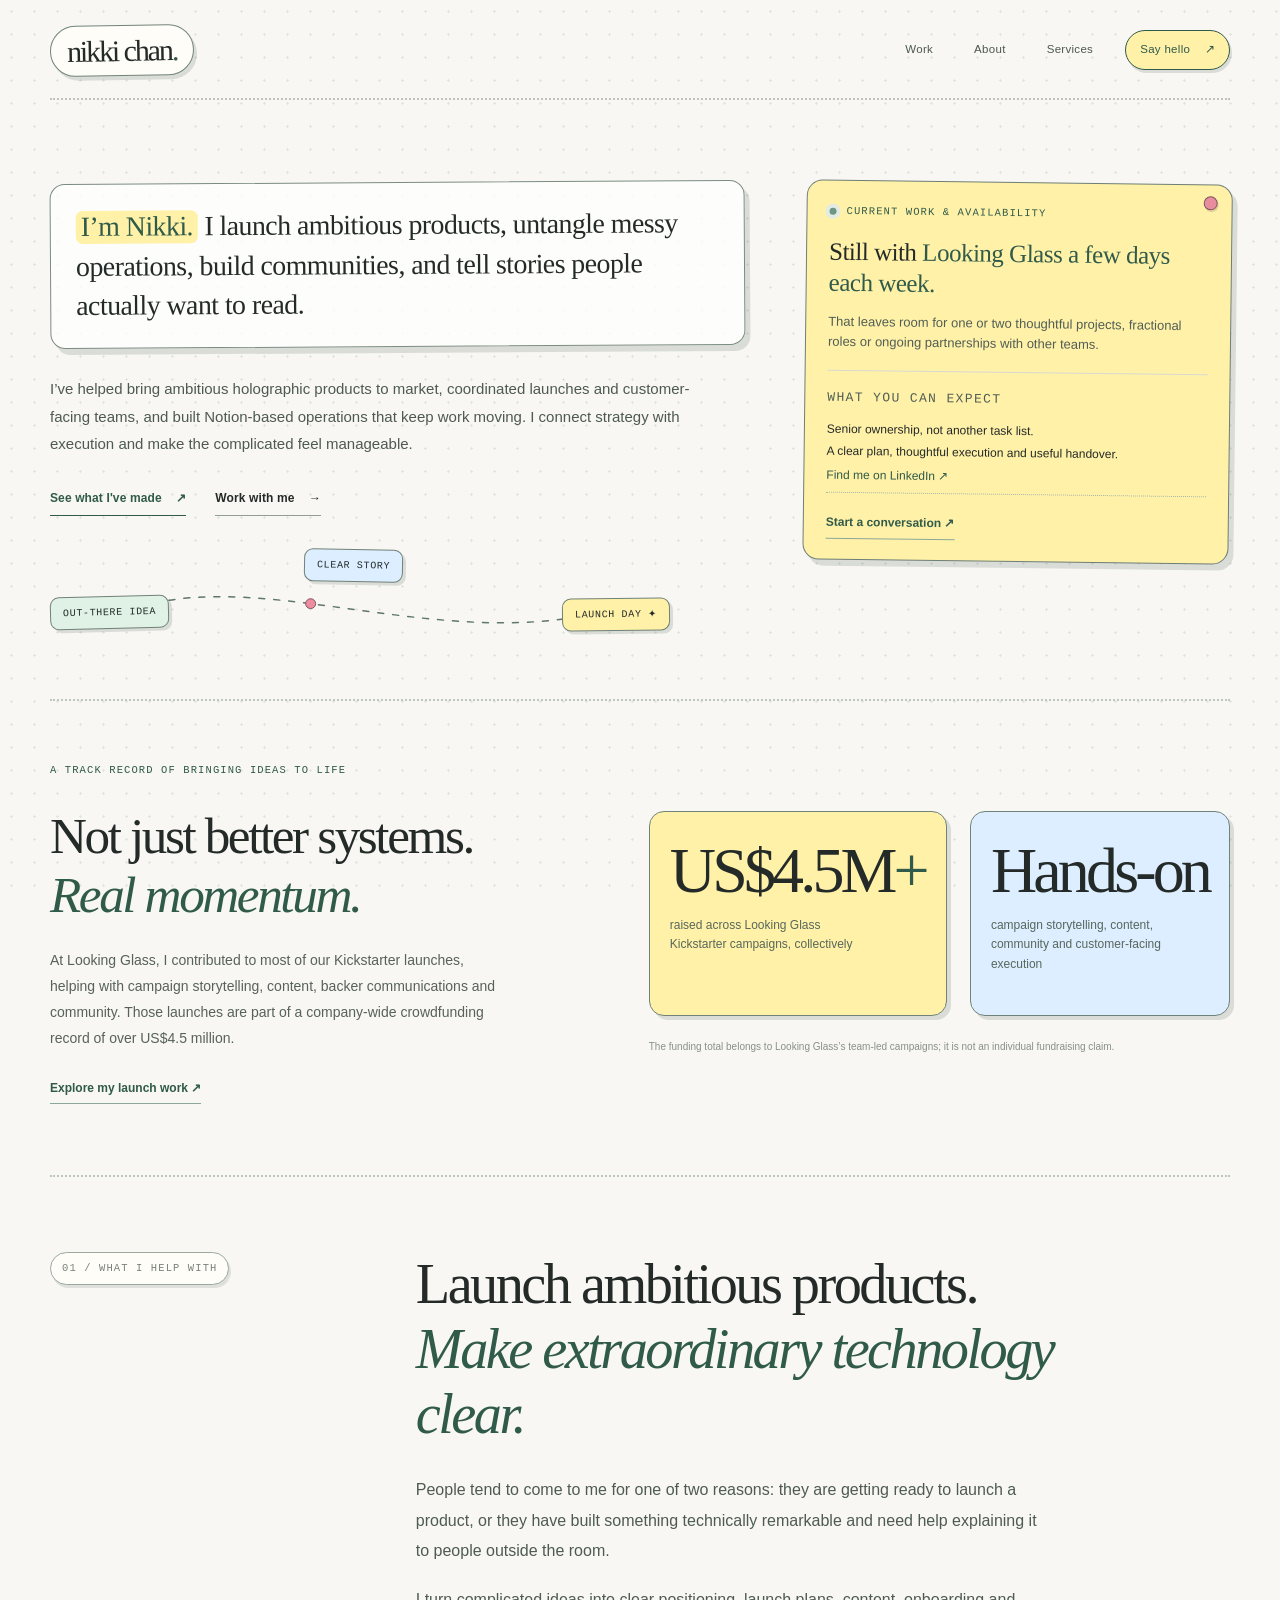
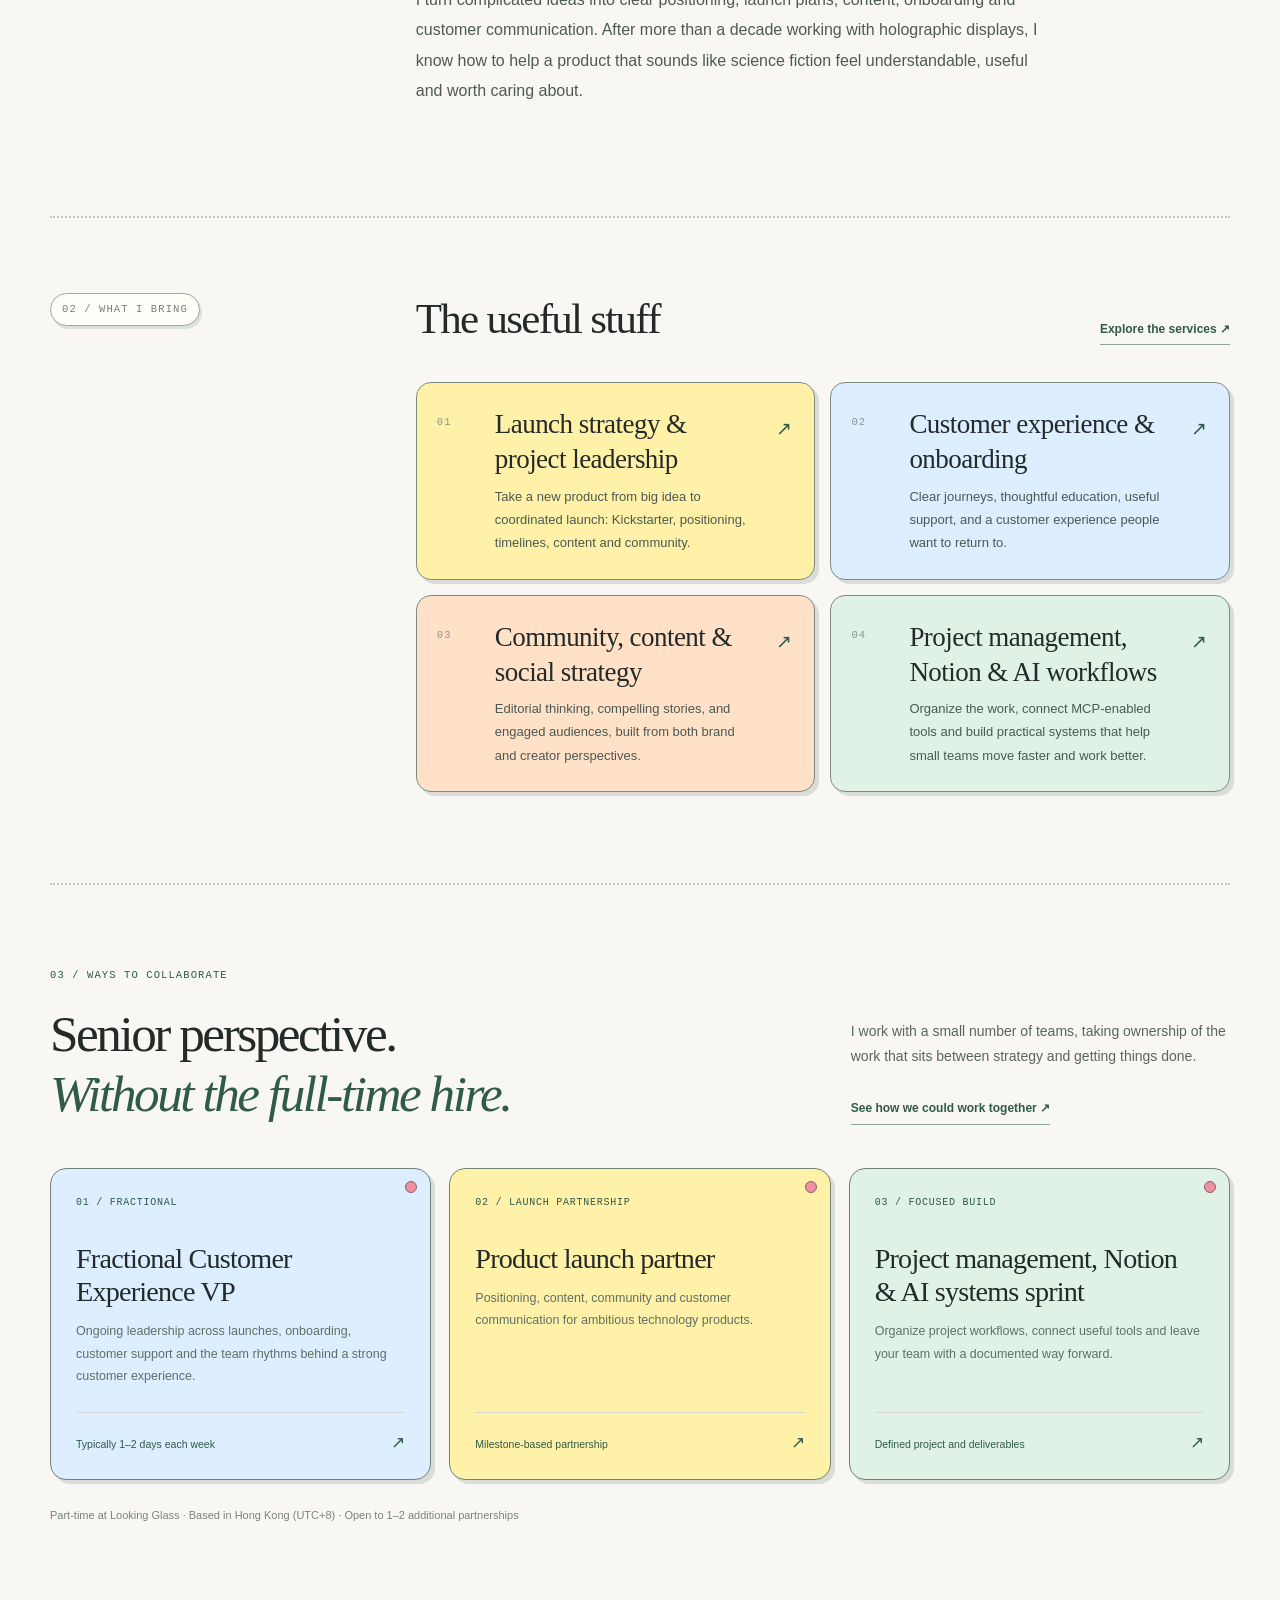
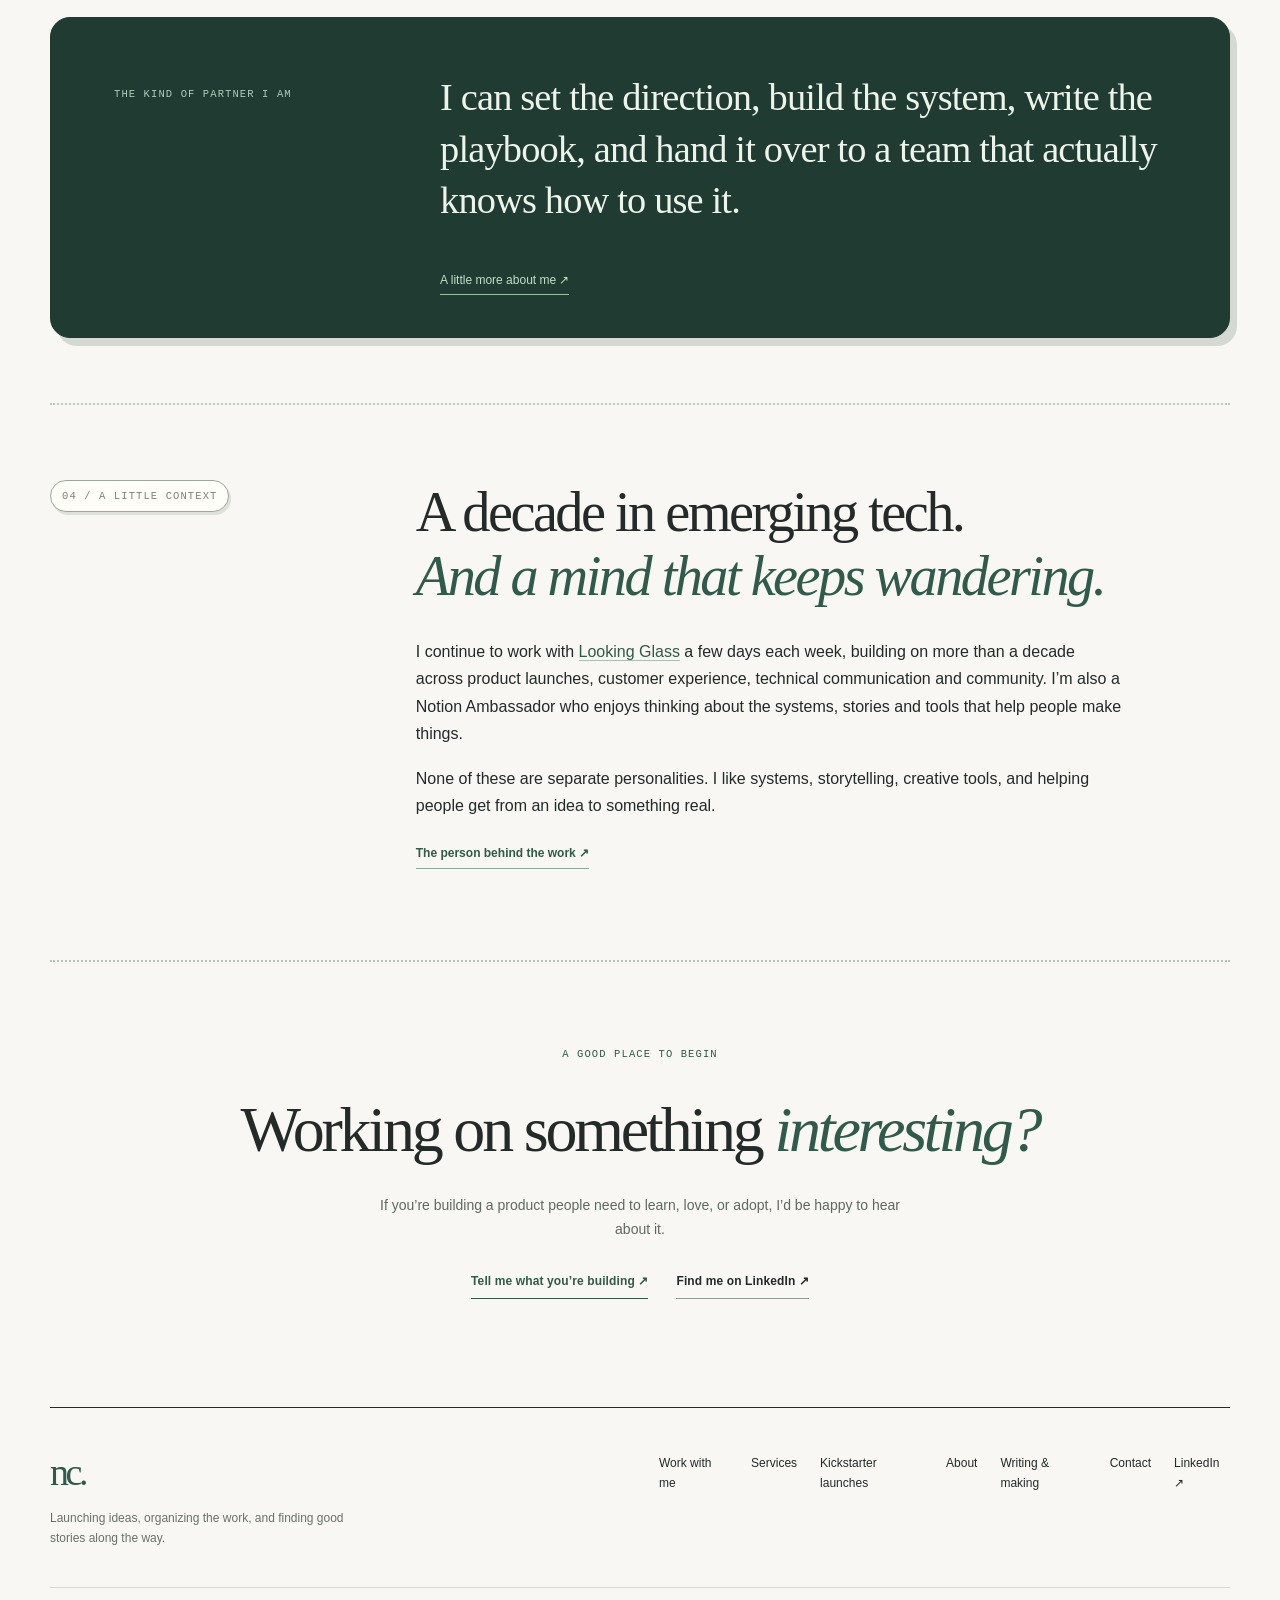
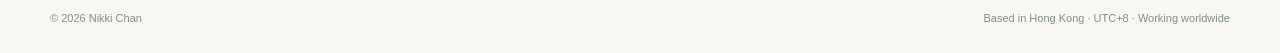
==== index.html @ d89d1276 "Refresh personal site and consulting offers" ====
<!DOCTYPE html>

<html lang="en"><head><meta charset="utf-8"/><meta content="width=device-width,initial-scale=1" name="viewport"/>
<title>Nikki Chan | Product Launches, Operations &amp; Customer Experience | Hong Kong</title><meta content="Nikki Chan works with Looking Glass a few days each week and is available for selected launch, operations, customer experience and fractional leadership projects." name="description"/>
<meta content="index, follow, max-image-preview:large" name="robots"/><link href="https://nikki.garden/" rel="canonical"/>
<meta content="website" property="og:type"/><meta content="en_HK" property="og:locale"/><meta content="Nikki Chan" property="og:site_name"/><meta content="Nikki Chan | Product Launches, Operations &amp; Customer Experience | Hong Kong" property="og:title"/><meta content="Nikki Chan works with Looking Glass a few days each week and is available for selected launch, operations, customer experience and fractional leadership projects." property="og:description"/><meta content="https://nikki.garden/" property="og:url"/><meta content="https://nikki.garden/assets/og-card.png" property="og:image"/><meta content="1200" property="og:image:width"/><meta content="630" property="og:image:height"/>
<meta content="summary_large_image" name="twitter:card"/><meta content="Nikki Chan | Product Launches, Operations &amp; Customer Experience | Hong Kong" name="twitter:title"/><meta content="Nikki Chan works with Looking Glass a few days each week and is available for selected launch, operations, customer experience and fractional leadership projects." name="twitter:description"/><meta content="https://nikki.garden/assets/og-card.png" name="twitter:image"/>
<meta content="#f8f7f3" name="theme-color"/><link href="./assets/favicon.svg" rel="icon" type="image/svg+xml"/><link href="./assets/styles.css" rel="stylesheet"/>
<script type="application/ld+json">{"@context": "https://schema.org", "@type": "Person", "name": "Nikki Chan", "alternateName": "Nicole Chan", "jobTitle": "Part-time Looking Glass customer experience and technical writing leader; independent launch and operations consultant", "description": "Hong Kong-based launch and operations leader working part-time with Looking Glass and available for selected consulting and fractional partnerships. Notion Ambassador and independent creator.", "url": "https://nikki.garden/", "sameAs": ["https://www.linkedin.com/in/nikkichanlkg", "https://www.youtube.com/@nikkikaigi", "https://nikkic.substack.com/", "https://lookingglassfactory.com/about"], "worksFor": {"@type": "Organization", "name": "Looking Glass Factory", "url": "https://lookingglassfactory.com"}, "homeLocation": {"@type": "Place", "name": "Hong Kong"}, "knowsAbout": ["Kickstarter launch strategy", "Project management", "Team operations", "Notion workspace design", "AI-assisted workflows", "Customer onboarding", "Customer experience", "Community strategy", "Social media strategy", "YouTube content creation", "Technical writing", "Editorial writing"], "hasOfferCatalog": {"@type": "OfferCatalog", "name": "Consulting and fractional leadership", "itemListElement": [{"@type": "OfferCatalog", "name": "Product launches and Kickstarter campaigns"}, {"@type": "OfferCatalog", "name": "Project management and team operations"}, {"@type": "OfferCatalog", "name": "Notion and AI-first systems"}, {"@type": "OfferCatalog", "name": "Customer experience, onboarding and support"}, {"@type": "OfferCatalog", "name": "Community, content and social strategy"}]}}</script></head><body><a class="skip" href="#main">Skip to content</a>
<div class="site-shell"><header class="site-header"><a aria-label="Nikki Chan, home" class="wordmark" href="./">nikki chan<span class="wordmark-dot">.</span></a><nav aria-label="Main navigation"><a href="./work/">Work</a><a href="./about/">About</a><a href="./services/">Services</a><a class="nav-contact" href="./contact/">Say hello <span aria-hidden="true">↗</span></a></nav></header><main id="main">
<section aria-labelledby="hero-title" class="hero creative-hero">
<div class="hero-main">
<h1 class="hero-introduction" id="hero-title"><span class="hero-name">I’m Nikki.</span> I launch ambitious products, untangle messy operations, build communities, and tell stories people actually want to read.</h1>
<p class="hero-intro">I’ve helped bring ambitious holographic products to market, coordinated launches and customer-facing teams, and built Notion-based operations that keep work moving. I connect strategy with execution and make the complicated feel manageable.</p>
<div class="hero-actions"><a class="text-link primary-link" href="./work/">See what I've made <span aria-hidden="true">↗</span></a><a class="text-link" href="./work-with-me/">Work with me <span aria-hidden="true">→</span></a></div>
<div aria-hidden="true" class="hero-journey">
<svg class="hero-journey-line" preserveAspectRatio="none" viewBox="0 0 620 120"><path class="journey-path" d="M62 72 C190 8 385 112 558 64"></path><circle class="journey-dot" cx="0" cy="0" r="5"><animateMotion dur="6s" path="M62 72 C190 8 385 112 558 64" repeatCount="indefinite"></animateMotion></circle></svg>
<span class="journey-card journey-idea">out-there idea</span><span class="journey-card journey-story">clear story</span><span class="journey-card journey-launch">launch day ✦</span>
</div>
</div>
<aside aria-label="Availability for fractional and project partnerships" class="hero-aside"><div class="availability"><div class="availability-kicker"><span aria-hidden="true" class="pulse"></span> Current work &amp; availability</div><p class="availability-line">Still with <strong>Looking Glass a few days each week.</strong></p><p>That leaves room for one or two thoughtful projects, fractional roles or ongoing partnerships with other teams.</p><div class="aside-rule"></div><p class="aside-label">What you can expect</p><div class="elsewhere-links"><span>Senior ownership, not another task list.</span><span>A clear plan, thoughtful execution and useful handover.</span><a href="https://www.linkedin.com/in/nikkichanlkg" rel="noopener noreferrer" target="_blank">Find me on LinkedIn ↗</a></div><a class="minor-link" href="./contact/">Start a conversation <span aria-hidden="true">↗</span></a></div><div class="margin-note">The interesting parts don’t fit on a CV.</div></aside>
</section><section aria-label="Kickstarter launch experience" class="launch-proof">
<div class="launch-proof-intro"><p class="eyebrow">A track record of bringing ideas to life</p><h2>Not just better systems.<br/><em>Real momentum.</em></h2><p>At Looking Glass, I contributed to most of our Kickstarter launches, helping with campaign storytelling, content, backer communications and community. Those launches are part of a company-wide crowdfunding record of over US$4.5 million.</p><a class="minor-link" href="./launches/">Explore my launch work <span aria-hidden="true">↗</span></a></div>
<div class="launch-proof-metrics"><div class="proof-metric"><span class="proof-number">US$4.5M<span class="proof-plus">+</span></span><span class="proof-label">raised across Looking Glass Kickstarter campaigns, collectively</span></div><div class="proof-metric"><span class="proof-number">Hands-on</span><span class="proof-label">campaign storytelling, content, community and customer-facing execution</span></div><p class="proof-footnote">The funding total belongs to Looking Glass’s team-led campaigns; it is not an individual fundraising claim.</p></div>
</section>
<section aria-labelledby="why-title" class="section intro-section"><div class="section-marker">01 / What I help with</div><div class="section-content narrow"><h2 class="statement" id="why-title">Launch ambitious products.<br/><em>Make extraordinary technology clear.</em></h2><p>People tend to come to me for one of two reasons: they are getting ready to launch a product, or they have built something technically remarkable and need help explaining it to people outside the room.</p><p>I turn complicated ideas into clear positioning, launch plans, content, onboarding and customer communication. After more than a decade working with holographic displays, I know how to help a product that sounds like science fiction feel understandable, useful and worth caring about.</p></div></section>
<section aria-labelledby="services-title" class="section"><div class="section-marker">02 / What I bring</div><div class="section-content"><div class="section-heading"><h2 id="services-title">The useful stuff</h2><a class="minor-link" href="./services/">Explore the services ↗</a></div>
<div class="service-list">
<a class="service-item" href="./launches/"><span class="num">01</span><div><h3>Launch strategy &amp; project leadership</h3><p>Take a new product from big idea to coordinated launch: Kickstarter, positioning, timelines, content and community.</p></div><span aria-hidden="true" class="service-arrow">↗</span></a>
<a class="service-item" href="./services/#cx"><span class="num">02</span><div><h3>Customer experience &amp; onboarding</h3><p>Clear journeys, thoughtful education, useful support, and a customer experience people want to return to.</p></div><span aria-hidden="true" class="service-arrow">↗</span></a>
<a class="service-item" href="./services/#content"><span class="num">03</span><div><h3>Community, content &amp; social strategy</h3><p>Editorial thinking, compelling stories, and engaged audiences, built from both brand and creator perspectives.</p></div><span aria-hidden="true" class="service-arrow">↗</span></a>
<a class="service-item" href="./services/#operations"><span class="num">04</span><div><h3>Project management, Notion &amp; AI workflows</h3><p>Organize the work, connect MCP-enabled tools and build practical systems that help small teams move faster and work better.</p></div><span aria-hidden="true" class="service-arrow">↗</span></a></div></div></section>
<section aria-labelledby="work-models-title" class="engagement-home" id="working-together">
<div class="engagement-home-heading"><div><p class="eyebrow">03 / Ways to collaborate</p><h2 id="work-models-title">Senior perspective.<br/><em>Without the full-time hire.</em></h2></div>
<div class="engagement-home-lede"><p>I work with a small number of teams, taking ownership of the work that sits between strategy and getting things done.</p><a class="minor-link" href="./work-with-me/">See how we could work together ↗</a></div></div>
<div class="engagement-mini-grid">
<a class="engagement-mini" href="./work-with-me/#fractional"><span class="mini-num">01 / FRACTIONAL</span><h3>Fractional Customer Experience VP</h3><p>Ongoing leadership across launches, onboarding, customer support and the team rhythms behind a strong customer experience.</p><span class="mini-meta">Typically 1–2 days each week <span aria-hidden="true">↗</span></span></a>
<a class="engagement-mini" href="./work-with-me/#launch"><span class="mini-num">02 / LAUNCH PARTNERSHIP</span><h3>Product launch partner</h3><p>Positioning, content, community and customer communication for ambitious technology products.</p><span class="mini-meta">Milestone-based partnership <span aria-hidden="true">↗</span></span></a>
<a class="engagement-mini" href="./work-with-me/#sprint"><span class="mini-num">03 / FOCUSED BUILD</span><h3>Project management, Notion &amp; AI systems sprint</h3><p>Organize project workflows, connect useful tools and leave your team with a documented way forward.</p><span class="mini-meta">Defined project and deliverables <span aria-hidden="true">↗</span></span></a>
</div>
<p class="engagement-footnote">Part-time at Looking Glass · Based in Hong Kong (UTC+8) · Open to 1–2 additional partnerships</p>
</section><section class="feature-band"><span class="feature-label">The kind of partner I am</span><p>I can set the direction, build the system, write the playbook, and hand it over to a team that actually knows how to use it.</p><a href="./about/">A little more about me ↗</a></section>
<section aria-labelledby="context-title" class="section"><div class="section-marker">04 / A little context</div><div class="section-content narrow"><h2 class="statement" id="context-title">A decade in emerging tech.<br/><em>And a mind that keeps wandering.</em></h2><p>I continue to work with <a class="inline-link" href="https://lookingglassfactory.com/" rel="noopener noreferrer" target="_blank">Looking Glass</a> a few days each week, building on more than a decade across product launches, customer experience, technical communication and community. I’m also a Notion Ambassador who enjoys thinking about the systems, stories and tools that help people make things.</p><p>None of these are separate personalities. I like systems, storytelling, creative tools, and helping people get from an idea to something real.</p><a class="minor-link" href="./about/">The person behind the work ↗</a></div></section>
<section aria-labelledby="cta-title" class="last-cta"><p class="eyebrow">A good place to begin</p><h2 id="cta-title">Working on something <em>interesting?</em></h2><p>If you’re building a product people need to learn, love, or adopt, I’d be happy to hear about it.</p><div class="cta-links"><a class="primary-link text-link" href="./contact/">Tell me what you’re building ↗</a><a class="text-link" href="https://www.linkedin.com/in/nikkichanlkg" rel="noopener noreferrer" target="_blank">Find me on LinkedIn ↗</a></div></section>
</main>
<footer class="site-footer"><div><a class="footer-mark" href="./">nc.</a><p>Launching ideas, organizing the work, and finding good stories along the way.</p></div>
<div class="footer-links"><a href="./work-with-me/">Work with me</a><a href="./services/">Services</a><a href="./launches/">Kickstarter launches</a><a href="./about/">About</a><a href="./writing/">Writing &amp; making</a><a href="./contact/">Contact</a><a href="https://www.linkedin.com/in/nikkichanlkg" rel="me noopener noreferrer" target="_blank">LinkedIn ↗</a></div>
<div class="footer-bottom"><span>© <span id="year">2026</span> Nikki Chan</span><span>Based in Hong Kong · UTC+8 · Working worldwide</span></div></footer></div>
<script defer="" src="./assets/site.js"></script></body></html>
---- assets/styles.css ----
/* Nikki Chan / Editorial personal site / no framework or tracker required. */
:root{--paper:#f8f7f3;--ink:#242a28;--faint:#eceae3;--muted:#5f6963;--line:#d8d9d2;--moss:#305a49;--mossdark:#203b31;--serif:Georgia,"Iowan Old Style","Baskerville",serif;--sans:ui-sans-serif,-apple-system,BlinkMacSystemFont,"Segoe UI",Helvetica,Arial,sans-serif;--mono:ui-monospace,SFMono-Regular,Menlo,Consolas,monospace}
*{box-sizing:border-box}html{scroll-behavior:smooth}body{margin:0;background:var(--paper);color:var(--ink);font-family:var(--sans);-webkit-font-smoothing:antialiased;font-size:16px;line-height:1.7}::selection{background:#c1d7c8;color:#172b23}a{color:inherit;text-decoration:none}a:focus-visible{outline:2px solid var(--moss);outline-offset:4px}h1,h2,h3,p{margin-top:0}p{margin-bottom:1.15em}h1,h2,h3{font-weight:400}em{font-family:var(--serif);font-weight:400;font-style:italic}strong{font-weight:600}.skip{position:absolute;top:-60px;left:14px;background:white;padding:10px;z-index:20}.skip:focus{top:10px}.site-shell{width:min(1184px,calc(100% - 100px));margin:auto}.site-header{min-height:94px;display:flex;align-items:center;justify-content:space-between;border-bottom:1px solid var(--ink);gap:25px}.wordmark{font-family:var(--serif);font-size:27px;letter-spacing:-.07em;line-height:1;white-space:nowrap}.wordmark-dot{color:var(--moss)}nav{display:flex;align-items:center;gap:31px;font-size:12px;font-weight:500;letter-spacing:.025em}nav a{color:#4d5852;transition:color .2s}nav a:hover,nav a[aria-current="page"]{color:var(--moss);text-decoration:underline;text-underline-offset:8px}.nav-contact{border:1px solid var(--moss);padding:9px 14px;color:var(--moss);text-decoration:none!important}.nav-contact:hover{background:var(--moss);color:white}.nav-contact span{margin-left:11px}
.eyebrow,.section-marker,.aside-label,.num,.availability-kicker,.margin-note,.feature-label,.work-index,.contact-label{font-family:var(--mono);text-transform:uppercase;font-size:10.5px;line-height:1.6;font-weight:500;letter-spacing:.105em}.eyebrow{color:var(--moss);margin-bottom:29px}.tiny-square{display:inline-block;width:6px;height:6px;background:var(--moss);margin-right:10px;transform:translateY(-1px)}
.hero{display:grid;grid-template-columns:minmax(0,1.88fr) minmax(285px,.78fr);gap:7.5%;padding:103px 0 128px}.hero-main{min-width:0}.hero h1{font-family:var(--serif);font-size:clamp(50px,5.6vw,82px);letter-spacing:-.055em;line-height:1.12;margin-bottom:36px}.hero h1 em{color:var(--moss);white-space:normal}.lede{font-family:var(--serif);font-size:clamp(22px,2.18vw,30px);line-height:1.42;letter-spacing:-.02em;max-width:710px;margin-bottom:28px}.hero-intro{max-width:640px;font-size:15px;line-height:1.85;color:#4e5953}.hero-intro strong{color:var(--ink)}.hero-actions{display:flex;align-items:center;flex-wrap:wrap;gap:29px;margin-top:40px}.text-link{font-size:12px;font-weight:600;letter-spacing:.01em;padding-bottom:6px;border-bottom:1px solid #929d95;transition:color .2s,border-color .2s}.text-link:hover{color:var(--moss);border-color:var(--moss)}.primary-link{color:var(--moss);border-bottom:1.5px solid var(--moss)}.text-link span{margin-left:11px}.hero-aside{padding-top:78px;position:relative}.availability{border-top:1px solid var(--moss);border-bottom:1px solid var(--line);padding:25px 0 26px}.availability-kicker{color:var(--moss);display:flex;gap:10px;align-items:center}.pulse{width:7px;height:7px;background:#6e9783;border-radius:100%;box-shadow:0 0 0 4px #e2ebe4}.availability-line{font-family:var(--serif);font-size:27px;letter-spacing:-.02em;line-height:1.3;margin:23px 0}.availability-line strong{font-weight:400;color:var(--moss)}.availability>p:not(.availability-line){font-size:13px;color:#515e56;line-height:1.75}.aside-rule{border-top:1px solid var(--line);margin:24px 0}.aside-label{color:#6c7871;margin:0 0 10px}.minor-link{color:var(--moss);font-size:12px;font-weight:600;border-bottom:1px solid #8da89a;display:inline-block;padding-bottom:5px}.minor-link:hover{border-color:var(--moss)}.availability .minor-link{margin-top:10px}.margin-note{color:#879087;position:absolute;top:calc(100% - 60px);left:0;letter-spacing:.12em}
.section{display:grid;grid-template-columns:23% 1fr;gap:8%;border-top:1px solid var(--line);padding:75px 0 91px}.section-marker{color:#78827a;padding-top:11px}.section-content{min-width:0}.section-content.narrow{max-width:710px}.statement{font-family:var(--serif);font-size:clamp(40px,4.4vw,66px);letter-spacing:-.045em;line-height:1.15;margin:0 0 29px}.statement em{color:var(--moss)}.intro-section .section-content>p{max-width:630px;font-size:16px;color:#4e5b52;line-height:1.9}.section-heading{display:flex;align-items:baseline;justify-content:space-between;gap:20px;margin-bottom:28px}.section-heading h2,.context-grid h2{font-family:var(--serif);font-size:43px;letter-spacing:-.04em;line-height:1.2;margin-bottom:10px}.service-list{border-top:1px solid var(--ink)}.service-item{border-bottom:1px solid var(--line);display:grid;grid-template-columns:50px 1fr 24px;gap:20px;padding:30px 8px 26px 0;transition:padding .2s,background .2s}.service-item:hover{padding-left:12px;background:#f1f3ed}.num{color:#8c968f;padding-top:7px}.service-item h3{font-family:var(--serif);font-size:27px;letter-spacing:-.02em;line-height:1.3;margin:0 0 7px}.service-item p{margin:0;max-width:590px;font-size:13px;line-height:1.8;color:#677169}.service-arrow{color:var(--moss);padding-top:6px;font-size:19px}.feature-band{background:var(--mossdark);color:#edf4ec;padding:54px 63px 56px;display:grid;grid-template-columns:24% 1fr;gap:7%;align-items:start;margin-bottom:65px}.feature-label{color:#acccba;padding-top:14px}.feature-band p{font-family:var(--serif);font-size:clamp(27px,3vw,43px);line-height:1.35;letter-spacing:-.022em;margin:0 0 28px}.feature-band a{grid-column:2;color:#c2ddcb;font-size:12px;border-bottom:1px solid #9dbfa8;display:inline-block;justify-self:start;padding-bottom:4px}.context-grid{display:grid;grid-template-columns:1.4fr .8fr;gap:11%}.context-grid p{max-width:600px;font-size:14px;line-height:1.85;color:#4f5a52}.inline-link{color:var(--moss);border-bottom:1px solid #aabfb1}.inline-link:hover{border-color:var(--moss)}.context-aside{padding-top:14px}.simple-list{padding:0;list-style:none;margin:16px 0}.simple-list li{border-top:1px solid var(--line);padding:12px 0 13px;font-size:13px;color:#59665e;line-height:1.5}.simple-list li:last-child{border-bottom:1px solid var(--line)}.last-cta{border-top:1px solid var(--ink);padding:84px 0 108px;max-width:100%;text-align:center}.last-cta h2{font-family:var(--serif);font-size:clamp(43px,5vw,68px);letter-spacing:-.05em;line-height:1.18;margin-bottom:26px}.last-cta h2 em{color:var(--moss)}.last-cta>p:not(.eyebrow){font-size:14px;color:#5e6a60;max-width:540px;margin:0 auto 28px}.cta-links{display:flex;gap:28px;justify-content:center;margin-top:30px}.site-footer{border-top:1px solid var(--ink);padding:45px 0 26px;display:grid;grid-template-columns:1fr 1fr;gap:38px}.footer-mark{font-family:var(--serif);font-size:38px;line-height:1;color:var(--moss);letter-spacing:-.09em}.site-footer p{font-size:12px;color:#697269;max-width:330px;line-height:1.7;margin:15px 0 0}.footer-links{justify-self:end;display:flex;gap:23px;align-items:start;font-size:12px}.footer-links a:hover{text-decoration:underline;text-underline-offset:5px}.footer-bottom{grid-column:1/-1;border-top:1px solid var(--line);padding-top:21px;display:flex;justify-content:space-between;gap:20px;font-size:11px;color:#858f86}
/* Inner pages */
.page-hero{max-width:980px;padding:104px 0 107px}.page-hero h1{font-family:var(--serif);font-size:clamp(50px,6.8vw,92px);letter-spacing:-.059em;line-height:1.1;margin:0 0 36px}.page-hero h1 em{color:var(--moss)}.page-lede{font-size:19px;line-height:1.75;max-width:760px;color:#515e55;margin:0}.page-section{border-top:1px solid var(--line);display:grid;grid-template-columns:23% 1fr;gap:8%;padding:63px 0 72px;scroll-margin-top:30px}.page-aside{font-family:var(--mono);color:#879288;font-size:10.5px;text-transform:uppercase;letter-spacing:.085em}.page-aside .num{display:block;font-size:11px;margin-bottom:11px}.page-aside p{max-width:150px}.prose{max-width:755px}.prose h2{font-family:var(--serif);font-size:clamp(32px,3.5vw,48px);letter-spacing:-.044em;line-height:1.25;margin:0 0 24px}.prose p{font-size:15px;line-height:1.9;color:#525e55}.prose.long p{font-size:16px}.prose ul,.contact-note ol{list-style:none;padding:0;margin:18px 0 18px}.prose ul li{font-size:14px;border-bottom:1px solid var(--line);padding:10px 0 12px 25px;position:relative;color:#4c5a50}.prose ul li::before{content:"↳";position:absolute;left:0;color:var(--moss)}.subhead{font-family:var(--mono)!important;text-transform:uppercase;font-size:11px!important;color:var(--moss)!important;letter-spacing:.1em;margin-top:28px}.prose .outcome{margin-top:27px;border-left:2px solid #9bb5a5;padding:2px 0 2px 18px;font-family:var(--serif);font-style:italic;font-size:19px;color:var(--moss)}.collaboration{border-top:1px solid var(--ink);padding:78px 0 80px}.collab-grid{display:grid;grid-template-columns:repeat(3,1fr);gap:40px}.collab-grid>div{border-top:1px solid var(--line);padding-top:23px}.collab-grid h3{font-family:var(--serif);font-size:26px;letter-spacing:-.025em;margin-bottom:12px}.collab-grid p{font-size:13px;color:#626e65;line-height:1.85}.collab-note{font-family:var(--mono);font-size:11px;color:#738077;margin-top:36px}.last-cta.compact{padding:76px 0 95px}.work-block{border-top:1px solid var(--ink);display:grid;grid-template-columns:31% 1fr;gap:3%;padding:65px 0 63px}.work-index{color:#7b897e}.work-block h2{font-family:var(--serif);font-size:clamp(36px,3.7vw,51px);line-height:1.2;letter-spacing:-.04em}.work-block p:not(.eyebrow){color:#556157;font-size:16px;line-height:1.8;max-width:680px}.work-details{display:grid;grid-template-columns:repeat(3,1fr);gap:35px;border-top:1px solid var(--line);padding:42px 0 78px}.work-details article{border-top:1px solid var(--line);padding-top:16px}.work-details h3{font-family:var(--serif);font-size:26px;line-height:1.3;margin:15px 0}.work-details p{font-size:13px;color:#687469;line-height:1.8}
.contact-hero{padding-bottom:81px}.contact-grid{border-top:1px solid var(--ink);display:grid;grid-template-columns:1.45fr .75fr;gap:12%;padding:68px 0 110px}.contact-method{border-bottom:1px solid var(--line);display:flex;justify-content:space-between;gap:20px;padding:26px 0 28px;transition:padding .2s}.contact-method:first-of-type{border-top:1px solid var(--line)}.contact-method:hover{padding-left:10px}.contact-method span{display:block}.contact-label{color:#869189;margin-bottom:13px}.contact-method strong{font-family:var(--serif);font-size:27px;display:block;letter-spacing:-.02em;font-weight:400;margin-bottom:5px}.contact-method small{color:#69766a;font-size:12px}.contact-method .contact-arrow{font-size:20px;color:var(--moss)}.contact-note{border-top:1px solid var(--moss);padding-top:20px}.contact-note h2{font-family:var(--serif);font-size:28px;letter-spacing:-.025em;margin-bottom:12px}.contact-note p,.contact-note li{color:#617066;font-size:13px;line-height:1.75}.contact-note li{counter-increment:listitem;border-bottom:1px solid var(--line);padding:10px 0}.contact-note li:before{content:'0' counter(listitem) ' / ';color:var(--moss);font-family:var(--mono);font-size:10px;margin-right:9px}.contact-small{font-size:12px!important}
@media(max-width:960px){.site-shell{width:min(100% - 60px,1184px)}.hero{gap:4%;grid-template-columns:1.6fr .85fr}.hero h1{font-size:clamp(49px,6.3vw,75px)}nav{gap:17px}.feature-band{grid-template-columns:1fr;gap:19px}.feature-band a{grid-column:auto}.context-grid{gap:5%}.contact-grid{gap:6%}}
@media(max-width:720px){.site-shell{width:calc(100% - 36px)}.site-header{min-height:77px;align-items:flex-start;padding-top:19px;flex-wrap:wrap;gap:12px 20px;padding-bottom:15px}.wordmark{font-size:24px}.site-header nav{gap:16px;flex-wrap:wrap;font-size:11px;align-items:center}.nav-contact{padding:6px 8px}.nav-contact span{margin-left:4px}.hero{display:block;padding:61px 0 75px}.hero h1{font-size:clamp(43px,10.3vw,70px);margin-bottom:27px}.desktop-only{display:none}.hero .eyebrow{font-size:9px;margin-bottom:23px}.lede{font-size:24px}.hero-intro{font-size:14px}.hero-aside{padding-top:44px}.margin-note{position:static;margin-top:14px}.availability{padding:20px 0}.availability-line{font-size:26px}.section{display:block;padding:45px 0 58px}.section-marker{margin-bottom:24px}.statement{font-size:clamp(40px,9vw,55px)}.section-heading{align-items:start}.section-heading h2,.context-grid h2{font-size:37px}.section-heading .minor-link{font-size:11px}.service-item{grid-template-columns:27px 1fr 15px;gap:10px;padding:23px 4px 24px 0}.service-item h3{font-size:24px}.service-item p{font-size:12px}.feature-band{padding:35px 25px;margin-bottom:14px}.feature-band p{font-size:29px}.context-grid{display:block}.context-aside{margin-top:32px}.last-cta{padding:65px 0 80px}.last-cta h2{font-size:47px}.site-footer{padding-top:30px;gap:30px}.footer-links{display:grid;grid-template-columns:1fr 1fr;gap:12px}.footer-bottom{flex-wrap:wrap;gap:8px}.page-hero{padding:65px 0 72px}.page-hero h1{font-size:clamp(46px,10vw,69px)}.page-lede{font-size:17px}.page-section{display:block;padding:44px 0 50px}.page-aside{margin-bottom:20px}.prose h2{font-size:36px}.collaboration{padding:54px 0}.collab-grid,.work-details{grid-template-columns:1fr;gap:24px}.work-block{display:block;padding:43px 0}.work-index{margin-bottom:24px}.contact-grid{display:block;padding:35px 0 75px}.contact-note{margin-top:49px}.contact-method strong{font-size:22px}}
@media(max-width:430px){.site-header nav{gap:12px}.site-header{gap:16px 10px}.nav-contact{order:4}.hero h1{font-size:44px}.cta-links{flex-direction:column;align-items:center;gap:18px}.contact-method strong{font-size:19px;word-break:break-word}.last-cta h2{font-size:40px}.eyebrow{font-size:10px}}
@media(prefers-reduced-motion:reduce){html{scroll-behavior:auto}*,*::before,*::after{transition-duration:.01ms!important}}

/* Kickstarter / launch evidence: restrained editorial metrics */
.launch-proof{display:grid;grid-template-columns:1.04fr .95fr;gap:10%;border-top:1px solid var(--ink);border-bottom:1px solid var(--line);padding:61px 0 71px;margin-bottom:0}
.launch-proof h2,.launch-case h2{font-family:var(--serif);font-size:clamp(37px,4vw,57px);letter-spacing:-.047em;line-height:1.15;margin:14px 0 23px;font-weight:400}
.launch-proof h2 em,.launch-case h2 em{color:var(--moss)}
.launch-proof-intro>p:not(.eyebrow){color:#576259;max-width:460px;font-size:14px;line-height:1.85;margin:0 0 21px}
.launch-proof-metrics{display:grid;grid-template-columns:1fr 1fr;gap:23px;align-content:center;align-items:start}
.proof-metric{border-top:1px solid var(--moss);padding-top:17px}
.proof-number{font-family:var(--serif);font-size:clamp(43px,5vw,69px);letter-spacing:-.06em;line-height:1.18;display:block;white-space:nowrap}
.proof-plus{color:var(--moss)}
.proof-label{color:#58675c;line-height:1.6;font-size:12px;max-width:210px;display:block;margin-top:8px}
.proof-footnote{grid-column:1/-1;font-size:10px;color:#879087;line-height:1.6;margin:0}
.launch-case{border-top:1px solid var(--ink);padding:62px 0 76px}
.launch-case-grid{display:grid;grid-template-columns:1.15fr .85fr;gap:10%;align-items:start}
.launch-case-story>p:not(.eyebrow){font-size:15px;line-height:1.85;max-width:640px;color:#546057;margin:0 0 20px}
.launch-case-story .minor-link{display:inline-block;margin-top:10px}
.launch-case-facts{display:grid;gap:28px;border-left:1px solid var(--line);padding-left:40px}
.launch-case-facts>div{border-top:1px solid var(--line);padding-top:16px}
.launch-case-facts strong{font-family:var(--serif);font-size:clamp(40px,4.2vw,60px);font-weight:400;display:block;letter-spacing:-.06em;line-height:1.1}
.launch-case-facts span{display:block;font-size:12px;color:#647268;line-height:1.7;max-width:270px;margin-top:9px}
.launch-case-facts>p{font-size:10px;color:#879087;line-height:1.6;margin:0}
.launch-landing{padding-top:46px}
@media(max-width:850px){.launch-proof{gap:5%}.launch-case-grid{gap:5%}.launch-case-facts{padding-left:25px}}
@media(max-width:720px){.launch-proof{display:block;padding:43px 0 51px}.launch-proof h2,.launch-case h2{font-size:clamp(36px,9.3vw,50px)}.launch-proof-metrics{margin-top:39px;gap:18px}.proof-number{font-size:clamp(37px,8.5vw,52px)}.launch-case{padding:46px 0 58px}.launch-case-grid{display:block}.launch-case-facts{border-left:0;padding:0;grid-template-columns:1fr 1fr;gap:15px;margin-top:37px}.launch-case-facts strong{font-size:clamp(33px,8vw,52px)}.launch-case-facts>p{grid-column:1/-1}.launch-proof-metrics .proof-footnote{margin-top:0}}
@media(max-width:400px){.proof-number{font-size:34px}.proof-label{font-size:11px}.launch-case-facts strong{font-size:34px}}

/* Work-with-me: engagement models and inquiry flow */
.engagement-home{border-top:1px solid var(--line);padding:82px 0 92px}.engagement-home-heading{display:grid;grid-template-columns:1.15fr .65fr;gap:11%;align-items:end;margin-bottom:43px}.engagement-home-heading .eyebrow{margin-bottom:20px}.engagement-home-heading h2,.workwith-intro h2,.approach-section h2,.investment-note h2,.faq-section h2{font-family:var(--serif);font-size:clamp(38px,4vw,58px);line-height:1.18;letter-spacing:-.048em;margin:0}.engagement-home-heading h2 em,.workwith-intro h2 em,.approach-section h2 em,.investment-note h2 em{color:var(--moss)}.engagement-home-lede p{font-size:14px;line-height:1.85;color:#59665d;margin-bottom:23px}.engagement-mini-grid{display:grid;grid-template-columns:repeat(3,minmax(0,1fr));gap:18px}.engagement-mini{display:flex;flex-direction:column;align-items:flex-start;min-height:293px;padding:26px 25px 24px;border:1px solid var(--line);transition:background .2s,border-color .2s}.engagement-mini:hover{background:#f0f2ed;border-color:#9cb2a5}.mini-num,.engagement-index,.engagement-tag,.engagement-best{font-family:var(--mono);font-size:10px;letter-spacing:.075em;text-transform:uppercase;color:var(--moss);line-height:1.6}.engagement-mini h3{font-family:var(--serif);font-size:clamp(23px,2.2vw,29px);line-height:1.18;letter-spacing:-.028em;margin:31px 0 12px}.engagement-mini p{font-size:12.5px;line-height:1.8;color:#626e65;margin-bottom:24px}.mini-meta{display:flex;gap:12px;align-items:baseline;justify-content:space-between;margin-top:auto;font-size:10.5px;color:var(--moss);border-top:1px solid var(--line);padding-top:17px;width:100%;line-height:1.5}.mini-meta>span{font-size:17px}.engagement-footnote{color:#78847b;font-size:11px;line-height:1.6;margin:27px 0 0}.collaboration .mini-num{margin:0 0 16px}.collaboration>a.minor-link{margin-top:8px}.workwith-hero{padding-bottom:65px}.workwith-hero .page-lede{max-width:780px}.workwith-status{border-top:1px solid var(--line);margin-top:45px;padding-top:24px;display:flex;align-items:baseline;gap:12px;font-size:12px;color:#68776d}.workwith-status strong{color:var(--moss)}.workwith-intro,.approach-section{display:grid;grid-template-columns:23% 1fr;gap:8%;border-top:1px solid var(--line);padding:60px 0 78px}.workwith-intro-body p{max-width:680px;color:#526057;line-height:1.9;font-size:16px;margin:26px 0 0}.workwith-models{border-top:1px solid var(--ink)}.engagement-detail{display:grid;grid-template-columns:31% 1fr;gap:3%;border-bottom:1px solid var(--line);padding:64px 0 68px;scroll-margin-top:40px}.engagement-index{padding-top:13px;color:#7d8a7f}.engagement-content{max-width:790px}.engagement-tag{margin-bottom:15px}.engagement-content h2{font-family:var(--serif);font-size:clamp(34px,4.25vw,56px);letter-spacing:-.05em;line-height:1.13;margin:0 0 21px}.engagement-content>p:not(.engagement-tag,.engagement-best){max-width:710px;color:#4f5d53;font-size:15px;line-height:1.85}.engagement-points{padding:6px 0 0;margin:25px 0 22px;list-style:none;display:grid;grid-template-columns:1fr 1fr;column-gap:32px}.engagement-points li{border-top:1px solid var(--line);font-size:13px;color:#59675d;line-height:1.65;padding:13px 0}.engagement-best{border-left:2px solid #9ab4a4;letter-spacing:0;text-transform:none;font-family:var(--sans);font-size:12px;line-height:1.8;padding-left:15px;max-width:690px;margin-bottom:24px}.approach-main h2{margin-bottom:35px}.approach-steps{display:grid;grid-template-columns:repeat(3,1fr);gap:24px}.approach-steps>div{border-top:1px solid var(--line);padding-top:14px}.approach-steps span{font-family:var(--mono);font-size:11px;color:#809286}.approach-steps h3{font-family:var(--serif);font-size:25px;letter-spacing:-.03em;margin:19px 0 10px}.approach-steps p{font-size:12px;line-height:1.8;color:#627166}.investment-note{background:#ebefe8;display:grid;grid-template-columns:1fr .85fr;gap:11%;padding:55px 60px 59px;margin-bottom:79px}.investment-note .eyebrow{margin-bottom:17px}.investment-note>div:last-child{padding-top:18px}.investment-note>div:last-child p{font-size:14px;color:#516255;line-height:1.87}.faq-section{display:grid;grid-template-columns:.65fr 1fr;gap:11%;padding:0 0 90px}.faq-section .eyebrow{margin-bottom:18px}.faq-section h2{font-size:42px}.faq-items{border-top:1px solid var(--ink)}.faq-items details{border-bottom:1px solid var(--line);padding:20px 0}.faq-items summary{list-style:none;cursor:pointer;display:flex;align-items:flex-start;justify-content:space-between;gap:20px;font-family:var(--serif);font-size:19px;line-height:1.4}.faq-items summary::-webkit-details-marker{display:none}.faq-items summary:after{content:'+';color:var(--moss);font-family:var(--sans);font-size:19px}.faq-items details[open] summary:after{content:'−'}.faq-items details p{font-size:13px;color:#5c6a61;max-width:610px;line-height:1.85;margin:16px 0 0}.contact-email-pending{cursor:default;opacity:.65}.contact-email-pending:hover{padding-left:0}.contact-email-pending strong{font-size:23px}.contact-email-pending small{color:#9d6654}
@media(max-width:900px){.engagement-home-heading{gap:5%}.investment-note{gap:6%;padding:45px 38px}}
@media(max-width:720px){.engagement-home{padding:54px 0 61px}.engagement-home-heading{display:block;margin-bottom:29px}.engagement-home-heading h2{font-size:43px}.engagement-home-lede{margin-top:20px}.engagement-mini-grid{grid-template-columns:1fr;gap:11px}.engagement-mini{min-height:0;padding:23px 21px}.engagement-mini h3{margin-top:16px;font-size:27px}.engagement-mini p{margin-bottom:15px}.engagement-footnote{margin-top:18px}.workwith-intro,.approach-section{display:block;padding:44px 0 55px}.workwith-intro .section-marker,.approach-section .section-marker{margin-bottom:25px}.workwith-intro h2,.approach-section h2{font-size:40px}.engagement-detail{display:block;padding:44px 0 50px}.engagement-index{padding:0;margin-bottom:25px}.engagement-content h2{font-size:39px}.engagement-points{grid-template-columns:1fr;margin-top:18px}.engagement-points li{padding:11px 0}.approach-steps{display:block}.approach-steps>div{margin-bottom:20px}.investment-note{display:block;padding:33px 27px 39px;margin-bottom:54px}.investment-note h2{font-size:40px}.investment-note>div:last-child{padding-top:28px}.faq-section{display:block;padding-bottom:55px}.faq-section>div:first-child{margin-bottom:25px}.faq-section h2{font-size:39px}.workwith-status{margin-top:32px;align-items:start}}
/* Keep navigation labels intact at narrow widths. */
.site-header nav a{white-space:nowrap}

/* v4 personal editorial layer */
:root{--apricot:#bc7558;--peach:#f2e4d9;--lavender:#e8e5ef;--palegreen:#e6ece4}
.site-header{min-height:100px}.wordmark{font-size:30px}.site-header nav{gap:23px}.site-header nav a{font-size:11.5px}
.creative-hero{padding-top:82px;padding-bottom:90px}.creative-hero h1.hero-introduction{font-size:clamp(22px,2.18vw,30px);line-height:1.42;letter-spacing:-.02em;max-width:740px;margin-bottom:28px}.creative-hero .hero-name{color:var(--moss)}.creative-hero .lede{max-width:740px}.creative-hero .hero-intro{max-width:670px}.hero-scribble{font-family:var(--serif);font-size:15px;font-style:italic;color:var(--apricot);margin-top:42px;transform:rotate(-2deg);transform-origin:left center;letter-spacing:.01em}
.elsewhere-links{display:grid;gap:8px;margin-bottom:24px}.elsewhere-links a{font-size:12px;color:var(--moss);border-bottom:1px dotted #a7b5aa;padding-bottom:7px;transition:padding .2s}.elsewhere-links a:hover{padding-left:5px}
.creative-band{border-top:1px solid var(--ink);border-bottom:1px solid var(--line);display:grid;grid-template-columns:.72fr 1.28fr;gap:5%;padding:78px 0 92px}.creative-band-lead h2{font-family:var(--serif);font-size:clamp(33px,3.5vw,50px);line-height:1.22;letter-spacing:-.045em}.creative-band-lead h2 em{color:var(--apricot)}.creative-band-lead>p:not(.eyebrow){font-size:14px;color:var(--muted);line-height:1.82;max-width:345px}.creator-card-grid{display:grid;grid-template-columns:1fr 1fr;gap:16px}.creator-card{display:flex;min-height:520px;flex-direction:column;padding:22px;position:relative;border:1px solid #dfd9cf;transition:transform .2s,box-shadow .2s}.creator-card:hover{transform:translateY(-3px);box-shadow:0 8px 22px #2b292115}.creator-card.warm{background:var(--peach)}.creator-card.pale{background:#e5ece5}.card-stamp{font:10px var(--mono);letter-spacing:.06em;color:#745b51}.creator-type{font:10px var(--mono);text-transform:uppercase;letter-spacing:.07em;margin-top:auto;color:#6f655c}.creator-card h3{font:normal 27px/1.15 var(--serif);letter-spacing:-.035em;margin:11px 0}.creator-card h3 em{font-size:22px}.creator-card p{font-size:12px;line-height:1.78;color:#625e57;max-width:270px}.creator-more{font-size:11px;color:var(--moss);margin-top:16px;border-top:1px solid #cfcac1;padding-top:10px}
.stationery-art{height:225px;margin:8px 0 20px;position:relative;overflow:hidden}.book{position:absolute;display:block;width:125px;height:178px;border-radius:3px 10px 8px 3px;box-shadow:5px 7px 1px #3c3b3027}.book-one{background:#d5c1a6;top:18px;left:38%;transform:rotate(-23deg)}.book-two{background:#586c59;top:23px;left:23%;transform:rotate(10deg)}.book-three{background:#e4d1ba;top:17px;left:47%;transform:rotate(23deg);border-left:10px solid #bd926e}.paper-slip{position:absolute;top:160px;left:13%;background:#f9f5e9;padding:14px 17px;transform:rotate(-6deg);box-shadow:2px 3px 6px #514b3e30;font:italic 16px var(--serif)}
.typewriter-art{height:225px;display:flex;align-items:center;justify-content:center;position:relative;font:22px/1.25 var(--mono);color:#3e6651;letter-spacing:-.06em}.typewriter-art span:first-child{max-width:230px}.blinking-caret{height:23px;width:2px;background:#436e56;margin-left:4px}
.operations-case{border-top:1px solid var(--line);border-bottom:1px solid var(--line);display:grid;grid-template-columns:1fr .85fr;gap:10%;padding:70px 0 78px}.operations-case h2,.work-creator h2,.about-feature h2,.creative-endnote h2{font:normal clamp(34px,4vw,57px)/1.18 var(--serif);letter-spacing:-.047em}.operations-case h2 em,.work-creator h2 em,.about-feature h2 em,.creative-endnote h2 em{color:var(--moss)}.operations-case p:not(.eyebrow),.work-creator p:not(.eyebrow),.about-feature p:not(.eyebrow){font-size:14px;color:#526157;line-height:1.9}.system-illustration{background:#e8e9e0;padding:28px;min-height:370px;display:flex;align-items:center;justify-content:center;position:relative}.system-window{background:#fffefa;border:1px solid #c6cfc6;width:100%;max-width:355px;box-shadow:7px 8px 1px #b7c1b522;padding:21px 18px 34px}.system-toolbar,.notion-top{display:block;font:9px var(--mono);letter-spacing:.06em;color:#6d796d;border-bottom:1px solid #d7ddd4;padding-bottom:16px;margin-bottom:14px}.system-line{display:flex;align-items:center;gap:10px;padding:9px 0;border-bottom:1px solid #e0e6df;font-size:10px;color:#354739}.system-line b{color:#91a78f}.system-line span{font-size:8px;margin-left:auto;color:#7f8a80}.system-sticker{position:absolute;right:8px;bottom:14px;background:#f6e2c0;padding:10px 13px;font:italic 16px var(--serif);transform:rotate(7deg)}
.work-creator{background:#e9e9df;display:grid;grid-template-columns:1fr .6fr;gap:10%;padding:62px 52px;margin:60px 0 85px}.work-creator-mark{font:normal 125px/1 var(--serif);color:#2d5746;align-self:center;text-align:center;letter-spacing:-.13em}.work-creator-mark span{color:var(--apricot)}.work-creator-mark small{font:italic 18px var(--serif);display:block;letter-spacing:0;transform:rotate(-5deg)}
.about-feature{display:grid;grid-template-columns:.78fr 1.22fr;gap:8%;padding:70px 0;border-top:1px solid var(--ink)}.about-feature h2{margin-top:14px}.about-portrait-frame{min-width:0}.portrait-placeholder{min-height:430px;display:flex;flex-direction:column;align-items:center;justify-content:center;background:linear-gradient(145deg,#e5e5d8,#d2e1d8);border:1px solid #becdbf;gap:60px;text-align:center;padding:28px}.portrait-initials{font:italic 94px var(--serif);color:#456754;letter-spacing:-.08em}.portrait-note{font:italic 13px/1.6 var(--serif);color:#64776b}.portrait-caption{font:10px var(--mono);margin-top:10px;color:#8e9087}.about-feature-body{padding-top:30px}.about-manifesto{padding:56px 0 65px;border-top:1px solid var(--line)}.manifesto-grid{display:grid;grid-template-columns:repeat(3,1fr);gap:28px}.manifesto-grid>div{border-top:1px solid #b9c6b9;padding-top:17px}.manifesto-grid span{font:11px var(--mono);color:var(--moss)}.manifesto-grid h3{font:normal 27px var(--serif);letter-spacing:-.03em;margin:24px 0 12px}.manifesto-grid p{font-size:13px;color:var(--muted)}.external-link-list{display:grid;gap:0;max-width:640px;margin-top:20px}.external-link-list a{border-top:1px solid var(--line);padding:15px 0;font:14px var(--sans);color:var(--moss)}.external-link-list a:last-child{border-bottom:1px solid var(--line)}
.writing-hero{padding-bottom:65px}.writing-intro-note{font:italic 21px var(--serif);color:var(--apricot);transform:rotate(-2deg);transform-origin:left center;margin-top:43px}.editorial-feature{border-top:1px solid var(--ink);padding:68px 0 75px;display:grid;grid-template-columns:.9fr 1fr;gap:10%;align-items:center}.editorial-feature.reverse{grid-template-columns:1fr .9fr}.editorial-feature.reverse .editorial-feature-art{order:2}.editorial-feature-art{min-height:490px;position:relative;display:flex;align-items:center;justify-content:center;overflow:hidden}.video-art{background:#e8d9c7}.zine-top{position:absolute;top:23px;left:25px;right:25px;font:10px var(--mono);letter-spacing:.06em;display:flex;justify-content:space-between}.notebook-fan{height:260px;width:300px;position:relative;margin-top:25px}.note-book{position:absolute;top:10px;width:185px;height:260px;border-left:9px solid #ab8a6d;border-radius:4px 10px 10px 4px;box-shadow:9px 14px 2px #4e48372f}.n1{background:#bbc4ae;left:8px;transform:rotate(-22deg)}.n2{background:#a39c91;left:52px;transform:rotate(3deg)}.n3{background:#e0c6a6;left:100px;transform:rotate(20deg)}.video-art-footer{position:absolute;bottom:26px;right:25px;font:italic 16px var(--serif)}
.editorial-feature-copy{max-width:530px}.editorial-feature-copy h2{font:normal clamp(42px,4.5vw,67px)/1.09 var(--serif);letter-spacing:-.052em;margin:15px 0 29px}.editorial-feature-copy h2 em{color:var(--moss)}.editorial-feature-copy>p:not(.eyebrow){font-size:14px;color:#526056;line-height:1.85}.inline-stat{display:flex;gap:17px;align-items:center;margin:27px 0}.inline-stat strong{font:normal 54px var(--serif);letter-spacing:-.07em;color:#2f5a45}.inline-stat span{font:11px/1.55 var(--sans);color:#617265}.newsletter-art{background:#e5e9df}.letter-paper{background:#faf9f5;border:1px solid #dedacf;box-shadow:11px 13px 1px #71827526;min-height:340px;width:78%;padding:34px 35px}.letter-paper>span:first-child{font:9px var(--mono);letter-spacing:.15em;color:#54735d}.letter-paper>strong{font:italic 45px var(--serif);display:block;line-height:1.2;color:#354e3c;font-weight:400;margin-top:3px}.letter-rule{height:1px;background:#b6c4b4;margin:30px 0}.letter-paper p{font:italic 19px/1.5 var(--serif);color:#506554}.letter-paper .letter-signoff{display:block;text-align:right;font:italic 30px var(--serif)}.text-soft-link{display:inline-block;color:#778479;font:italic 14px var(--serif);margin-top:19px}.magazine-art{background:#eadfd2}.magazine-cover{background:#f2b5a9;width:60%;min-height:350px;transform:rotate(-5deg);box-shadow:14px 16px 1px #684e4030;padding:27px 20px;display:flex;flex-direction:column;gap:8px;color:#4b403c}.magazine-cover>span{font:9px var(--mono);letter-spacing:.06em}.magazine-cover>strong{font:bold 69px/1 var(--sans);letter-spacing:-.09em;margin-top:15px}.magazine-block{height:115px;width:80%;margin:20px auto;background:repeating-linear-gradient(28deg,#e8c7c2 0 8px,#d7978d 8px 15px);border-radius:100px 100px 0 0}.magazine-cover small{font:10px var(--mono);margin-top:auto}.notion-art{background:#dcdde7}.notion-interface{background:#fff;box-shadow:11px 13px 1px #7775882a;border:1px solid #d1ccd6;padding:35px 31px;width:77%;min-height:310px}.notion-mini{font:13px var(--mono);border-bottom:1px solid #ebeaee;padding:12px 0;color:#60616f}.notion-mini span{margin-left:12px}.notion-bottom{font:italic 18px var(--serif);text-align:right;margin-top:27px;color:#716d84}.creative-endnote{padding:75px 0 100px;text-align:center;border-top:1px solid var(--ink)}.creative-endnote h2{margin:20px auto;max-width:750px}.creative-endnote p:not(.eyebrow){font-size:15px;color:var(--muted);max-width:600px;margin:0 auto 33px}.creative-endnote>div{display:flex;justify-content:center;gap:35px}
@media(max-width:950px){.site-shell{width:min(1184px,calc(100% - 64px))}.site-header nav{gap:13px}.site-header nav a{font-size:11px}.creative-band{grid-template-columns:1fr;gap:33px}.creative-band-lead>p:not(.eyebrow){max-width:720px}.creator-card{min-height:480px}.creative-hero{gap:5%}}
@media(max-width:720px){.site-shell{width:calc(100% - 42px)}.site-header{padding:20px 0 18px;align-items:flex-start;gap:16px;flex-wrap:wrap}.site-header nav{width:100%;gap:13px;flex-wrap:wrap;align-items:center;justify-content:flex-start}.site-header nav a{font-size:11px}.site-header nav .nav-contact{padding:5px 10px}.creative-hero{padding-top:60px;padding-bottom:64px}.creative-hero h1{font-size:clamp(43px,11.1vw,63px)}.hero-scribble{margin-top:31px}.hero-aside{padding-top:10px}.creative-band{padding:54px 0 65px}.creator-card-grid{grid-template-columns:1fr}.creator-card{min-height:450px}.creator-card h3{font-size:30px}.stationery-art,.typewriter-art{height:205px}.operations-case,.work-creator,.about-feature{grid-template-columns:1fr;gap:35px}.operations-case{padding:50px 0}.system-illustration{min-height:340px}.work-creator{padding:45px 24px;margin:45px 0}.work-creator-mark{font-size:80px}.about-feature{padding:43px 0}.portrait-placeholder{min-height:350px}.about-feature-body{padding-top:0}.manifesto-grid{grid-template-columns:1fr}.about-manifesto{padding:40px 0}.editorial-feature,.editorial-feature.reverse{display:flex;flex-direction:column;gap:25px;padding:45px 0}.editorial-feature.reverse .editorial-feature-art{order:0}.editorial-feature-art{width:100%;min-height:370px}.editorial-feature-copy{width:100%}.editorial-feature-copy h2{font-size:49px}.notebook-fan{transform:scale(.75)}.letter-paper{min-height:270px;padding:27px 22px}.letter-paper>strong{font-size:39px}.magazine-cover{min-height:320px}.creative-endnote{padding:55px 0}.creative-endnote>div{flex-direction:column;align-items:center;gap:20px}.writing-intro-note{font-size:19px}}
@media(max-width:430px){.site-header nav{gap:12px}.site-header nav a{font-size:10px}.site-header nav .nav-contact{order:initial}.creative-hero h1{font-size:43px}.editorial-feature-copy h2{font-size:43px}.magazine-cover>strong{font-size:57px}.editorial-feature-art{min-height:335px}}
/* Finishing details */
.creative-hero .margin-note{display:none}
.portrait-photo{display:block;object-fit:cover;width:100%;aspect-ratio:4/5;filter:saturate(.9)}

/* Playful spatial-card layer */
:root{
  --play-yellow:#fff1a8;
  --play-pink:#ffdce8;
  --play-blue:#dceeff;
  --play-lilac:#e8e0ff;
  --play-mint:#dff2e5;
  --play-peach:#ffe1c7;
  --play-card:#fffdf8;
  --play-border:#54675d;
  --play-shadow:#263e3224;
  --play-dot:#45625320;
}
body{
  background-color:var(--paper);
  background-image:radial-gradient(circle,var(--play-dot) 1.05px,transparent 1.2px);
  background-size:23px 23px;
  background-attachment:fixed;
}
.site-shell{position:relative}
.site-header{border-bottom:0;position:relative}
.site-header::after{
  content:"";
  position:absolute;
  left:0;
  right:0;
  bottom:0;
  border-bottom:2px dotted #81928880;
}
.wordmark{
  background:var(--play-card);
  border:1px solid #71847a;
  border-radius:999px;
  box-shadow:3px 4px 0 var(--play-shadow);
  padding:10px 16px 9px;
  transform:rotate(-1deg);
  transition:transform .18s ease,box-shadow .18s ease;
}
.wordmark:hover{box-shadow:1px 2px 0 var(--play-shadow);transform:rotate(0deg) translateY(1px)}
.site-header nav a:not(.nav-contact){border-radius:999px;padding:5px 9px;transition:background .18s ease,color .18s ease}
.site-header nav a:not(.nav-contact):hover{background:var(--play-blue);text-decoration:none}
.nav-contact{
  background:var(--play-yellow);
  border-radius:999px;
  box-shadow:2px 3px 0 var(--play-shadow);
}
.nav-contact:hover{box-shadow:1px 1px 0 var(--play-shadow);transform:translateY(1px)}
.hero,.page-hero{position:relative}
.hero-main::before{
  content:"✦";
  position:absolute;
  margin:-43px 0 0 -31px;
  color:#d27375;
  font-size:25px;
  transform:rotate(-12deg);
}
.creative-hero h1.hero-introduction{
  background:#ffffffc7;
  border:1px solid #7c8c83;
  border-radius:15px;
  box-shadow:5px 6px 0 var(--play-shadow);
  padding:22px 25px;
  transform:rotate(-.35deg);
}
.creative-hero .hero-name{
  background:var(--play-yellow);
  border-radius:7px;
  box-decoration-break:clone;
  padding:0 .18em .06em;
}
.hero-aside{transform:rotate(.7deg)}
.availability{
  background:var(--play-yellow);
  border:1px solid #6e7f75;
  border-radius:16px;
  box-shadow:5px 6px 0 var(--play-shadow);
  padding:26px 24px 24px;
  position:relative;
}
.availability::before{
  content:"";
  position:absolute;
  top:11px;
  right:14px;
  width:12px;
  height:12px;
  border:1px solid #7d555c;
  border-radius:50%;
  background:#e88d9e;
  box-shadow:1px 2px 0 #73596333;
}
.hero-scribble{
  background:var(--play-pink);
  border:1px solid #ad7f8e;
  border-radius:8px;
  box-shadow:3px 4px 0 #51363b18;
  display:inline-block;
  padding:8px 12px;
}
.section,.launch-proof,.engagement-home,.workwith-intro,.approach-section,.page-section{border-top:2px dotted #84968c80}
.section-marker,.page-aside,.engagement-index{
  background:var(--play-card);
  border:1px solid #9aa8a0;
  border-radius:999px;
  display:inline-block;
  justify-self:start;
  padding:7px 11px;
  width:max-content;
  height:max-content;
  box-shadow:2px 3px 0 #293f3320;
}
.service-list{border-top:0;display:grid;grid-template-columns:repeat(2,minmax(0,1fr));gap:15px}
.service-item{
  border:1px solid #7b8b82;
  border-radius:15px;
  box-shadow:4px 5px 0 var(--play-shadow);
  grid-template-columns:38px 1fr 18px;
  min-height:178px;
  padding:24px 20px;
  transition:transform .18s ease,box-shadow .18s ease;
}
.service-item:nth-child(1){background:var(--play-yellow);transform:rotate(-.35deg)}
.service-item:nth-child(2){background:var(--play-blue);transform:rotate(.35deg)}
.service-item:nth-child(3){background:var(--play-pink);transform:rotate(.25deg)}
.service-item:nth-child(4){background:var(--play-mint);transform:rotate(-.25deg)}
.service-item:hover{background:inherit;border-color:#54675d;box-shadow:2px 3px 0 var(--play-shadow);padding-left:20px;transform:translateY(2px) rotate(0deg)}
.service-item p{color:#4c5952}
.launch-proof{border-bottom:0}
.proof-metric{
  border:1px solid #718279;
  border-radius:15px;
  box-shadow:4px 5px 0 var(--play-shadow);
  min-height:205px;
  padding:21px 20px;
}
.proof-metric:nth-child(1){background:var(--play-blue);transform:rotate(-.7deg)}
.proof-metric:nth-child(2){background:var(--play-peach);transform:rotate(.7deg)}
.engagement-mini{
  border:1px solid #718279;
  border-radius:16px;
  box-shadow:4px 5px 0 var(--play-shadow);
  position:relative;
  transition:transform .18s ease,box-shadow .18s ease;
}
.engagement-mini::before{
  content:"";
  position:absolute;
  top:12px;
  right:13px;
  width:10px;
  height:10px;
  border-radius:50%;
  background:#ef8fa1;
  border:1px solid #8b5f68;
}
.engagement-mini:nth-child(1){background:var(--play-pink);transform:rotate(-.45deg)}
.engagement-mini:nth-child(2){background:var(--play-yellow);transform:rotate(.45deg)}
.engagement-mini:nth-child(3){background:var(--play-lilac);transform:rotate(-.25deg)}
.engagement-mini:hover{background:inherit;border-color:#566a5f;box-shadow:2px 3px 0 var(--play-shadow);transform:translateY(2px) rotate(0deg)}
.feature-band{
  border:1px solid #1e3a2f;
  border-radius:20px;
  box-shadow:7px 8px 0 #24403529;
  transform:rotate(-.25deg);
}
.workwith-status{
  background:var(--play-mint);
  border:1px solid #82958a;
  border-radius:999px;
  box-shadow:3px 4px 0 var(--play-shadow);
  display:inline-flex;
  padding:12px 16px;
}
.workwith-models{border-top:0;display:grid;gap:23px;margin-bottom:76px}
.engagement-detail{
  border:1px solid #708078;
  border-radius:19px;
  box-shadow:5px 6px 0 var(--play-shadow);
  grid-template-columns:26% 1fr;
  padding:50px 43px 54px;
}
.engagement-detail:nth-child(1){background:var(--play-pink);transform:rotate(-.2deg)}
.engagement-detail:nth-child(2){background:var(--play-yellow);transform:rotate(.2deg)}
.engagement-detail:nth-child(3){background:var(--play-lilac);transform:rotate(-.15deg)}
.engagement-detail .engagement-index{background:#fffaf2}
.engagement-points li{border-top:1px dotted #6f8077}
.engagement-best{
  background:#ffffff8f;
  border:1px solid #829289;
  border-radius:10px;
  padding:12px 14px;
}
.approach-steps>div{
  background:var(--play-card);
  border:1px solid #87978f;
  border-radius:13px;
  box-shadow:3px 4px 0 var(--play-shadow);
  padding:17px 16px;
}
.approach-steps>div:nth-child(2){background:var(--play-blue);transform:rotate(.5deg)}
.investment-note{
  background:var(--play-peach);
  border:1px solid #8a786a;
  border-radius:18px;
  box-shadow:5px 6px 0 var(--play-shadow);
  transform:rotate(.2deg);
}
.faq-items{border-top:0;display:grid;gap:9px}
.faq-items details{
  background:#ffffffb8;
  border:1px solid #87968e;
  border-radius:12px;
  box-shadow:2px 3px 0 var(--play-shadow);
  padding:17px 18px;
}
.page-section-body,.contact-note{
  background:#ffffffc2;
  border:1px solid #87968e;
  border-radius:16px;
  box-shadow:4px 5px 0 var(--play-shadow);
  padding:31px 34px;
}
.about-portrait-frame{transform:rotate(-1.1deg)}
.portrait-photo{border:1px solid #718178;border-radius:17px;box-shadow:6px 7px 0 var(--play-shadow)}
.editorial-feature-art,.system-illustration,.work-creator,.creator-card{border-radius:17px;box-shadow:5px 6px 0 var(--play-shadow)}
.last-cta{border-top:2px dotted #788a8080}

@media(max-width:720px){
  body{background-size:19px 19px}
  .hero-main::before{display:none}
  .creative-hero h1.hero-introduction{padding:18px 19px}
  .hero-aside{transform:none}
  .service-list{grid-template-columns:1fr}
  .service-item{min-height:0;transform:none!important}
  .proof-metric{min-height:170px}
  .section-marker,.page-aside,.engagement-index{width:max-content;margin-bottom:24px}
  .engagement-mini{transform:none!important}
  .engagement-detail{display:block;padding:35px 24px 39px;transform:none!important}
  .workwith-status{border-radius:14px}
  .page-section-body,.contact-note{padding:24px 21px}
  .feature-band,.investment-note{transform:none}
}
@media(prefers-reduced-motion:reduce){
  .wordmark,.service-item,.engagement-mini,.nav-contact{transition:none}
}

/* Compact desktop hero */
@media(min-width:901px){
  .creative-hero{
    grid-template-columns:minmax(0,1.55fr) minmax(330px,.95fr);
    gap:5%;
    padding-bottom:34px;
  }
  .creative-hero .hero-aside{padding-top:0}
  .creative-hero .hero-actions{margin-top:30px}
  .availability{padding:22px 22px 20px}
  .availability-line{font-size:25px;line-height:1.24;margin:16px 0 14px}
  .availability>p:not(.availability-line){line-height:1.58;margin-bottom:13px}
  .availability .aside-rule{margin:17px 0}
  .availability .aside-label{margin-bottom:7px}
  .availability .elsewhere-links{gap:4px;margin-bottom:14px}
  .availability .elsewhere-links span{font-size:12px;line-height:1.48}
  .availability .minor-link{margin-top:4px}
}

/* One coherent playful system */
.hero-main::before{display:none}
.service-item:nth-child(1),.service-item:nth-child(2),.service-item:nth-child(3),.service-item:nth-child(4),
.proof-metric:nth-child(1),.proof-metric:nth-child(2),
.engagement-mini:nth-child(1),.engagement-mini:nth-child(2),.engagement-mini:nth-child(3),
.engagement-detail:nth-child(1),.engagement-detail:nth-child(2),.engagement-detail:nth-child(3),
.feature-band,.investment-note{transform:none}
.service-item,.proof-metric,.engagement-mini,.engagement-detail,.page-section-body,.contact-note{
  box-shadow:4px 4px 0 var(--play-shadow);
}
.service-item:nth-child(1),.proof-metric:nth-child(1),.engagement-mini:nth-child(2),.engagement-detail:nth-child(2){background:var(--play-yellow)}
.service-item:nth-child(2),.proof-metric:nth-child(2),.engagement-mini:nth-child(1),.engagement-detail:nth-child(1){background:var(--play-blue)}
.service-item:nth-child(3){background:var(--play-peach)}
.service-item:nth-child(4),.engagement-mini:nth-child(3),.engagement-detail:nth-child(3){background:var(--play-mint)}
.service-item:hover,.engagement-mini:hover{
  box-shadow:1px 2px 0 var(--play-shadow);
  transform:translateY(2px);
}
.hero-journey{
  height:118px;
  margin-top:31px;
  max-width:620px;
  position:relative;
}
.hero-journey-line{
  height:100%;
  inset:0;
  overflow:visible;
  position:absolute;
  width:100%;
}
.journey-path{
  animation:journey-dashes 16s linear infinite;
  fill:none;
  stroke:#5f776a;
  stroke-dasharray:6 9;
  stroke-linecap:round;
  stroke-width:1.5;
}
.journey-dot{
  fill:#ed8d9f;
  stroke:#7f565f;
  stroke-width:1;
}
.journey-card{
  border:1px solid #718279;
  border-radius:9px;
  box-shadow:3px 3px 0 var(--play-shadow);
  font:10px/1.3 var(--mono);
  letter-spacing:.065em;
  padding:9px 12px;
  position:absolute;
  text-transform:uppercase;
  white-space:nowrap;
}
.journey-idea{background:var(--play-mint);left:0;top:49px;transform:rotate(-1.5deg)}
.journey-story{background:var(--play-blue);left:41%;top:2px;transform:rotate(1deg)}
.journey-launch{background:var(--play-yellow);right:0;top:51px;transform:rotate(-.7deg)}
@keyframes journey-dashes{to{stroke-dashoffset:-150}}

@media(max-width:900px){
  .hero-journey{height:102px;margin-top:27px}
  .journey-card{font-size:9px;padding:7px 9px}
  .journey-story{left:38%}
}
@media(max-width:520px){
  .hero-journey{height:92px}
  .journey-idea{top:45px}
  .journey-story{left:35%}
  .journey-launch{top:46px}
}
@media(prefers-reduced-motion:reduce){
  .journey-path{animation:none}
  .journey-dot{display:none}
}
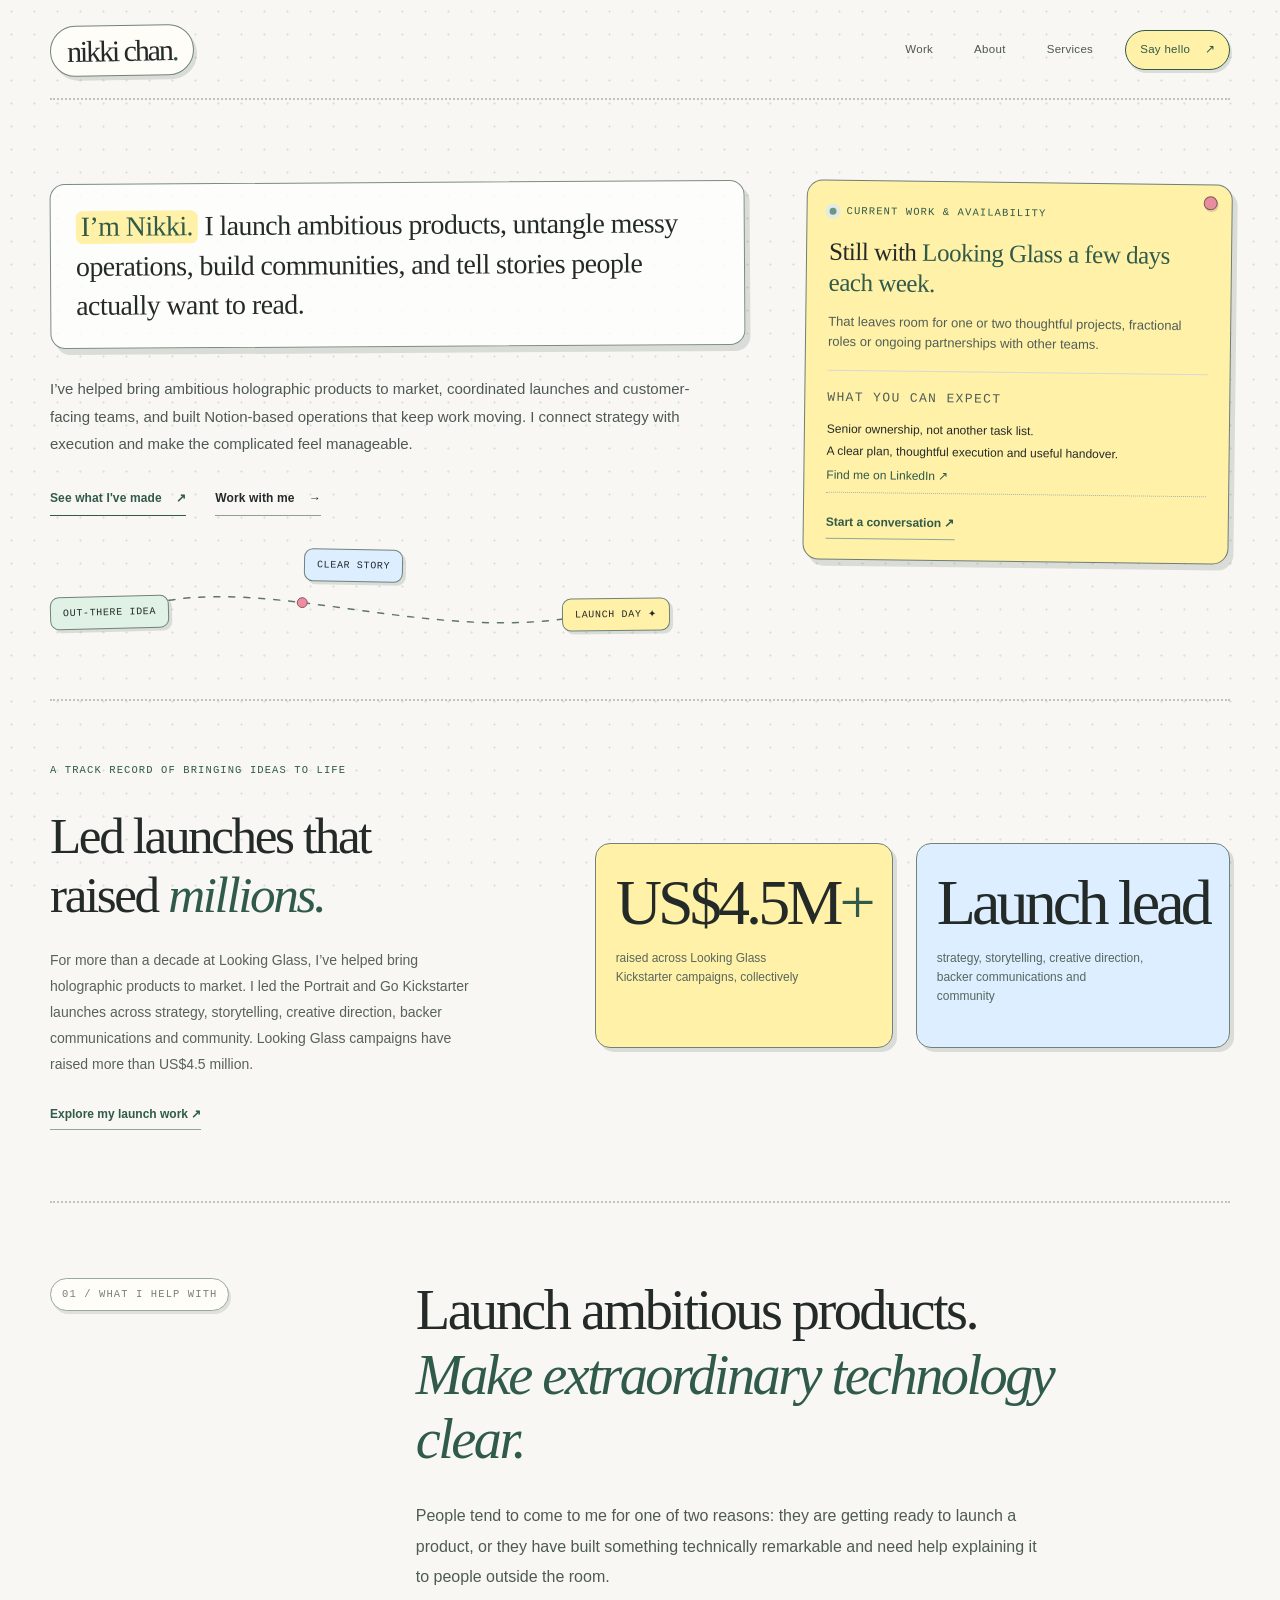
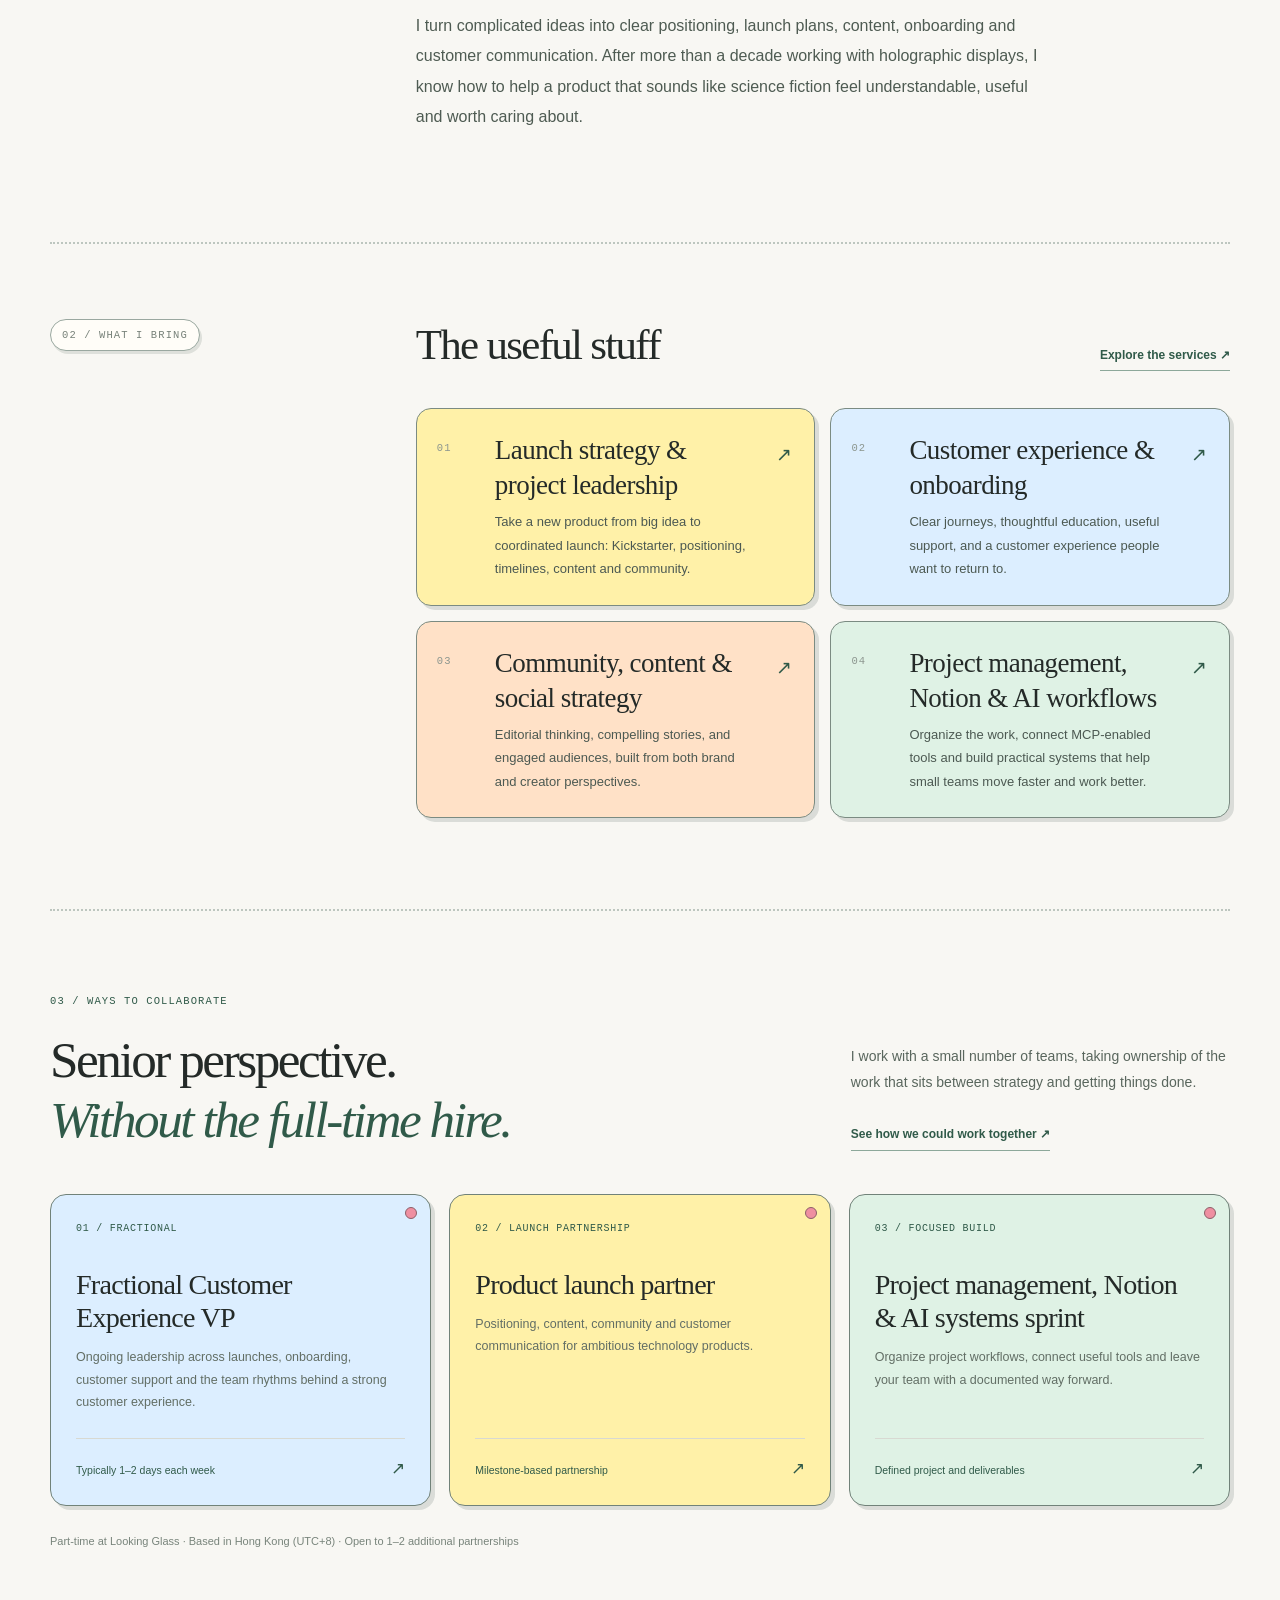
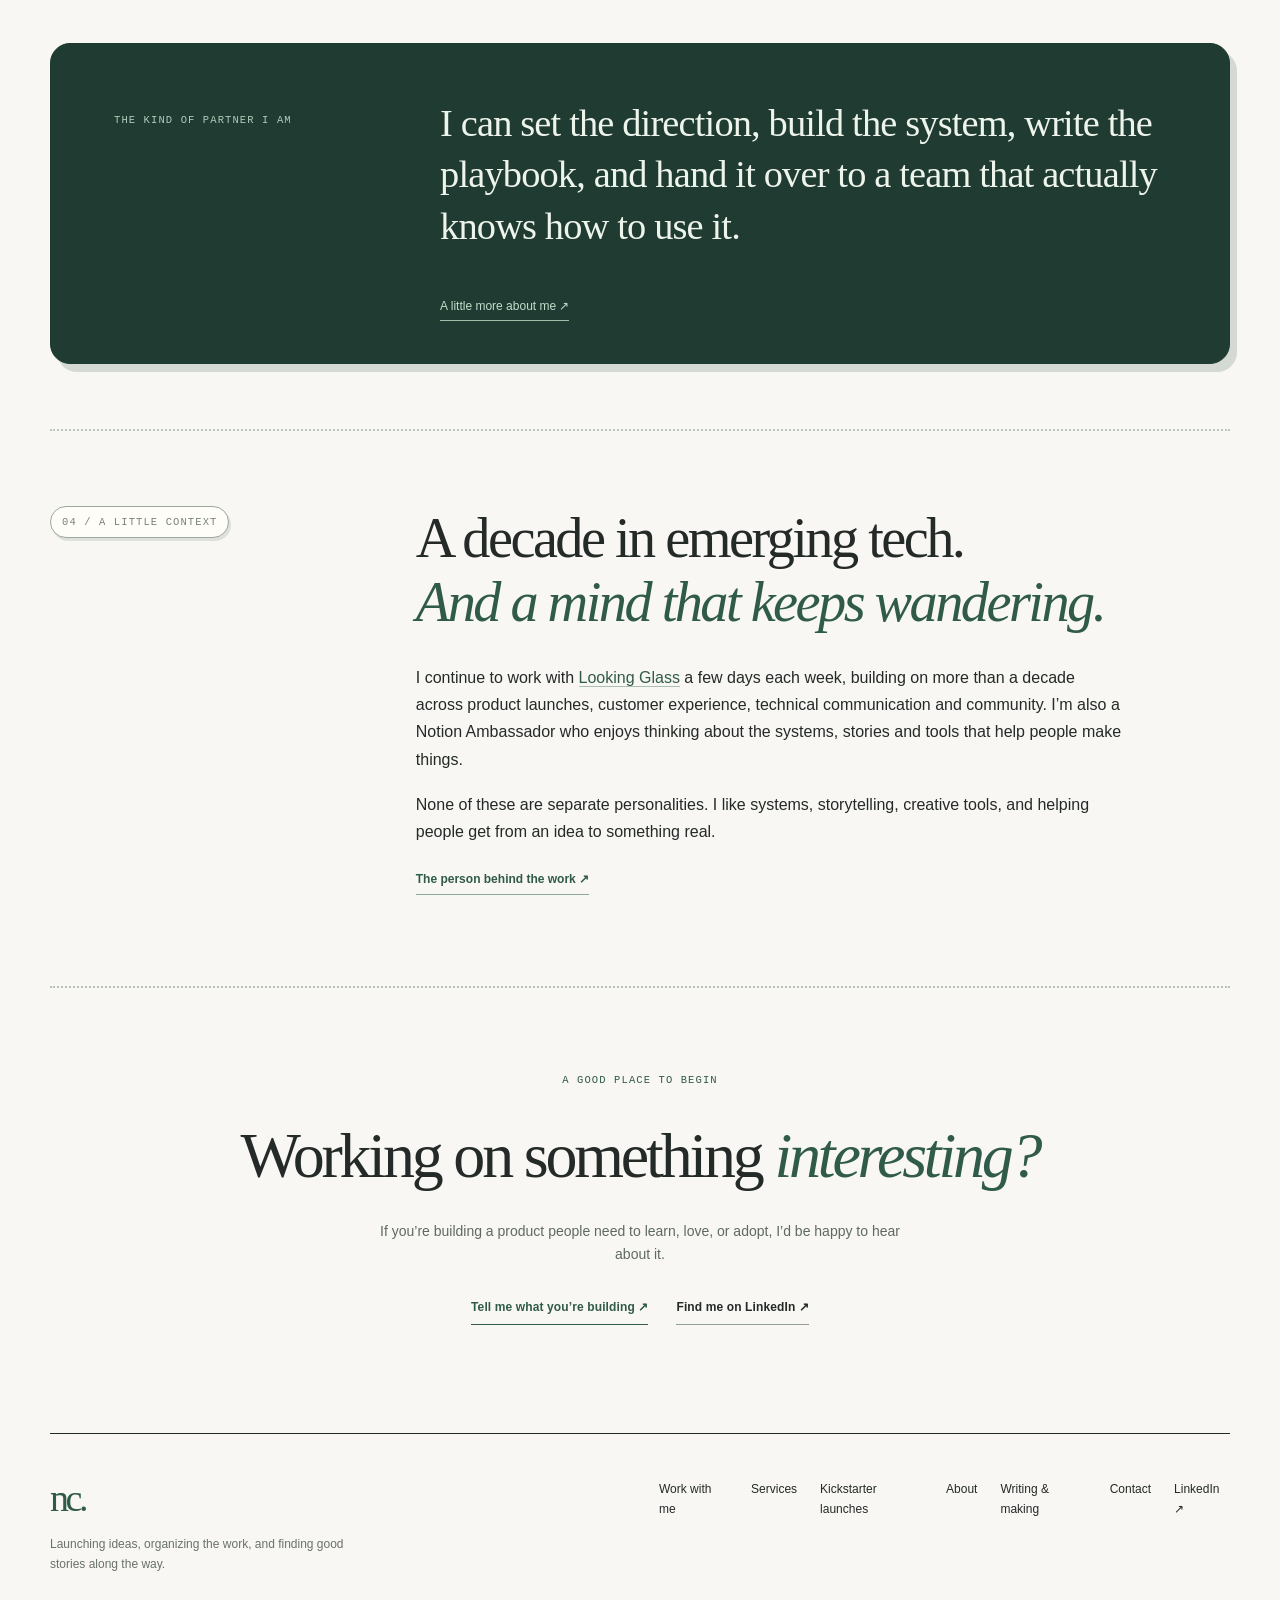
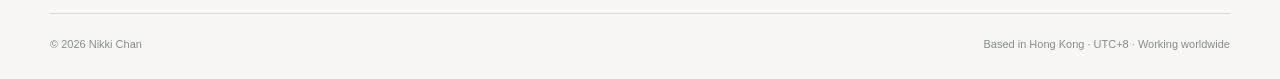
==== commit 22507336: "Strengthen launch leadership proof" ====
--- a/index.html
+++ b/index.html
@@ -5,7 +5,7 @@
 <meta content="index, follow, max-image-preview:large" name="robots"/><link href="https://nikki.garden/" rel="canonical"/>
 <meta content="website" property="og:type"/><meta content="en_HK" property="og:locale"/><meta content="Nikki Chan" property="og:site_name"/><meta content="Nikki Chan | Product Launches, Operations &amp; Customer Experience | Hong Kong" property="og:title"/><meta content="Nikki Chan works with Looking Glass a few days each week and is available for selected launch, operations, customer experience and fractional leadership projects." property="og:description"/><meta content="https://nikki.garden/" property="og:url"/><meta content="https://nikki.garden/assets/og-card.png" property="og:image"/><meta content="1200" property="og:image:width"/><meta content="630" property="og:image:height"/>
 <meta content="summary_large_image" name="twitter:card"/><meta content="Nikki Chan | Product Launches, Operations &amp; Customer Experience | Hong Kong" name="twitter:title"/><meta content="Nikki Chan works with Looking Glass a few days each week and is available for selected launch, operations, customer experience and fractional leadership projects." name="twitter:description"/><meta content="https://nikki.garden/assets/og-card.png" name="twitter:image"/>
-<meta content="#f8f7f3" name="theme-color"/><link href="./assets/favicon.svg" rel="icon" type="image/svg+xml"/><link href="./assets/styles.css" rel="stylesheet"/>
+<meta content="#f8f7f3" name="theme-color"/><link href="./assets/favicon.svg" rel="icon" type="image/svg+xml"/><link href="./assets/styles.css?v=20261106-4" rel="stylesheet"/>
 <script type="application/ld+json">{"@context": "https://schema.org", "@type": "Person", "name": "Nikki Chan", "alternateName": "Nicole Chan", "jobTitle": "Part-time Looking Glass customer experience and technical writing leader; independent launch and operations consultant", "description": "Hong Kong-based launch and operations leader working part-time with Looking Glass and available for selected consulting and fractional partnerships. Notion Ambassador and independent creator.", "url": "https://nikki.garden/", "sameAs": ["https://www.linkedin.com/in/nikkichanlkg", "https://www.youtube.com/@nikkikaigi", "https://nikkic.substack.com/", "https://lookingglassfactory.com/about"], "worksFor": {"@type": "Organization", "name": "Looking Glass Factory", "url": "https://lookingglassfactory.com"}, "homeLocation": {"@type": "Place", "name": "Hong Kong"}, "knowsAbout": ["Kickstarter launch strategy", "Project management", "Team operations", "Notion workspace design", "AI-assisted workflows", "Customer onboarding", "Customer experience", "Community strategy", "Social media strategy", "YouTube content creation", "Technical writing", "Editorial writing"], "hasOfferCatalog": {"@type": "OfferCatalog", "name": "Consulting and fractional leadership", "itemListElement": [{"@type": "OfferCatalog", "name": "Product launches and Kickstarter campaigns"}, {"@type": "OfferCatalog", "name": "Project management and team operations"}, {"@type": "OfferCatalog", "name": "Notion and AI-first systems"}, {"@type": "OfferCatalog", "name": "Customer experience, onboarding and support"}, {"@type": "OfferCatalog", "name": "Community, content and social strategy"}]}}</script></head><body><a class="skip" href="#main">Skip to content</a>
 <div class="site-shell"><header class="site-header"><a aria-label="Nikki Chan, home" class="wordmark" href="./">nikki chan<span class="wordmark-dot">.</span></a><nav aria-label="Main navigation"><a href="./work/">Work</a><a href="./about/">About</a><a href="./services/">Services</a><a class="nav-contact" href="./contact/">Say hello <span aria-hidden="true">↗</span></a></nav></header><main id="main">
 <section aria-labelledby="hero-title" class="hero creative-hero">
@@ -19,9 +19,9 @@
 </div>
 </div>
 <aside aria-label="Availability for fractional and project partnerships" class="hero-aside"><div class="availability"><div class="availability-kicker"><span aria-hidden="true" class="pulse"></span> Current work &amp; availability</div><p class="availability-line">Still with <strong>Looking Glass a few days each week.</strong></p><p>That leaves room for one or two thoughtful projects, fractional roles or ongoing partnerships with other teams.</p><div class="aside-rule"></div><p class="aside-label">What you can expect</p><div class="elsewhere-links"><span>Senior ownership, not another task list.</span><span>A clear plan, thoughtful execution and useful handover.</span><a href="https://www.linkedin.com/in/nikkichanlkg" rel="noopener noreferrer" target="_blank">Find me on LinkedIn ↗</a></div><a class="minor-link" href="./contact/">Start a conversation <span aria-hidden="true">↗</span></a></div><div class="margin-note">The interesting parts don’t fit on a CV.</div></aside>
-</section><section aria-label="Kickstarter launch experience" class="launch-proof">
-<div class="launch-proof-intro"><p class="eyebrow">A track record of bringing ideas to life</p><h2>Not just better systems.<br/><em>Real momentum.</em></h2><p>At Looking Glass, I contributed to most of our Kickstarter launches, helping with campaign storytelling, content, backer communications and community. Those launches are part of a company-wide crowdfunding record of over US$4.5 million.</p><a class="minor-link" href="./launches/">Explore my launch work <span aria-hidden="true">↗</span></a></div>
-<div class="launch-proof-metrics"><div class="proof-metric"><span class="proof-number">US$4.5M<span class="proof-plus">+</span></span><span class="proof-label">raised across Looking Glass Kickstarter campaigns, collectively</span></div><div class="proof-metric"><span class="proof-number">Hands-on</span><span class="proof-label">campaign storytelling, content, community and customer-facing execution</span></div><p class="proof-footnote">The funding total belongs to Looking Glass’s team-led campaigns; it is not an individual fundraising claim.</p></div>
+</section><section aria-label="Product launch experience" class="launch-proof">
+<div class="launch-proof-intro"><p class="eyebrow">A track record of bringing ideas to life</p><h2>Led launches that raised <em>millions.</em></h2><p>For more than a decade at Looking Glass, I’ve helped bring holographic products to market. I led the Portrait and Go Kickstarter launches across strategy, storytelling, creative direction, backer communications and community. Looking Glass campaigns have raised more than US$4.5 million.</p><a class="minor-link" href="./launches/">Explore my launch work <span aria-hidden="true">↗</span></a></div>
+<div class="launch-proof-metrics"><div class="proof-metric"><span class="proof-number">US$4.5M<span class="proof-plus">+</span></span><span class="proof-label">raised across Looking Glass Kickstarter campaigns, collectively</span></div><div class="proof-metric"><span class="proof-number">Launch lead</span><span class="proof-label">strategy, storytelling, creative direction, backer communications and community</span></div></div>
 </section>
 <section aria-labelledby="why-title" class="section intro-section"><div class="section-marker">01 / What I help with</div><div class="section-content narrow"><h2 class="statement" id="why-title">Launch ambitious products.<br/><em>Make extraordinary technology clear.</em></h2><p>People tend to come to me for one of two reasons: they are getting ready to launch a product, or they have built something technically remarkable and need help explaining it to people outside the room.</p><p>I turn complicated ideas into clear positioning, launch plans, content, onboarding and customer communication. After more than a decade working with holographic displays, I know how to help a product that sounds like science fiction feel understandable, useful and worth caring about.</p></div></section>
 <section aria-labelledby="services-title" class="section"><div class="section-marker">02 / What I bring</div><div class="section-content"><div class="section-heading"><h2 id="services-title">The useful stuff</h2><a class="minor-link" href="./services/">Explore the services ↗</a></div>
--- a/assets/styles.css
+++ b/assets/styles.css
@@ -34,7 +34,7 @@
 .launch-case-facts>p{font-size:10px;color:#879087;line-height:1.6;margin:0}
 .launch-landing{padding-top:46px}
 @media(max-width:850px){.launch-proof{gap:5%}.launch-case-grid{gap:5%}.launch-case-facts{padding-left:25px}}
-@media(max-width:720px){.launch-proof{display:block;padding:43px 0 51px}.launch-proof h2,.launch-case h2{font-size:clamp(36px,9.3vw,50px)}.launch-proof-metrics{margin-top:39px;gap:18px}.proof-number{font-size:clamp(37px,8.5vw,52px)}.launch-case{padding:46px 0 58px}.launch-case-grid{display:block}.launch-case-facts{border-left:0;padding:0;grid-template-columns:1fr 1fr;gap:15px;margin-top:37px}.launch-case-facts strong{font-size:clamp(33px,8vw,52px)}.launch-case-facts>p{grid-column:1/-1}.launch-proof-metrics .proof-footnote{margin-top:0}}
+@media(max-width:720px){.launch-proof{display:block;padding:43px 0 51px}.launch-proof h2{font-size:clamp(34px,8.5vw,44px);line-height:1.18}.launch-case h2{font-size:clamp(36px,9.3vw,50px)}.launch-proof-metrics{margin-top:39px;gap:18px}.proof-number{font-size:clamp(37px,8.5vw,52px)}.proof-metric:nth-child(2) .proof-number{font-size:clamp(30px,7vw,44px)}.launch-case{padding:46px 0 58px}.launch-case-grid{display:block}.launch-case-facts{border-left:0;padding:0;grid-template-columns:1fr 1fr;gap:15px;margin-top:37px}.launch-case-facts strong{font-size:clamp(33px,8vw,52px)}.launch-case-facts>p{grid-column:1/-1}.launch-proof-metrics .proof-footnote{margin-top:0}}
 @media(max-width:400px){.proof-number{font-size:34px}.proof-label{font-size:11px}.launch-case-facts strong{font-size:34px}}
 
 /* Work-with-me: engagement models and inquiry flow */
@@ -404,3 +404,187 @@
   .journey-path{animation:none}
   .journey-dot{display:none}
 }
+
+/* Kickstarter launch film showcase */
+.campaign-showcase{
+  border-top:2px dotted #84968c80;
+  padding:72px 0 82px;
+}
+.campaign-showcase-heading{
+  align-items:end;
+  display:grid;
+  gap:8%;
+  grid-template-columns:1.15fr .85fr;
+  margin-bottom:38px;
+}
+.campaign-showcase-heading h2{
+  font-family:var(--serif);
+  font-size:clamp(32px,3.6vw,46px);
+  letter-spacing:-.05em;
+  line-height:1.13;
+  margin:13px 0 0;
+}
+.campaign-showcase-heading h2 em{color:var(--moss)}
+.campaign-showcase-heading>p{
+  color:#526057;
+  font-size:15px;
+  line-height:1.85;
+  margin:0 0 5px;
+  max-width:470px;
+}
+.campaign-projects{
+  display:grid;
+  gap:24px;
+  grid-template-columns:repeat(2,minmax(0,1fr));
+}
+.campaign-project{
+  border:1px solid #718279;
+  border-radius:18px;
+  box-shadow:5px 5px 0 var(--play-shadow);
+  padding:22px;
+}
+.campaign-project-portrait{background:var(--play-lilac)}
+.campaign-project-go{background:var(--play-yellow)}
+.campaign-project-topline{
+  display:flex;
+  font:10px/1.4 var(--mono);
+  justify-content:space-between;
+  letter-spacing:.08em;
+  text-transform:uppercase;
+}
+.campaign-project-topline span:last-child{
+  background:#fffdf8;
+  border:1px solid #829188;
+  border-radius:999px;
+  padding:4px 8px;
+}
+.campaign-project h3{
+  font-family:var(--serif);
+  font-size:clamp(30px,3vw,42px);
+  letter-spacing:-.04em;
+  line-height:1.15;
+  margin:20px 0 18px;
+}
+.campaign-shot{
+  background:#fff;
+  border:1px solid #6f7f76;
+  border-radius:11px;
+  display:block;
+  overflow:hidden;
+  transition:box-shadow .2s,transform .2s;
+}
+.campaign-shot:hover{
+  box-shadow:3px 4px 0 var(--play-shadow);
+  transform:translateY(-2px);
+}
+.campaign-shot img{
+  aspect-ratio:16/9;
+  display:block;
+  height:auto;
+  object-fit:cover;
+  object-position:center top;
+  width:100%;
+}
+.campaign-result{
+  align-items:baseline;
+  display:flex;
+  gap:12px;
+  padding:17px 2px 16px;
+}
+.campaign-result strong{
+  font-family:var(--serif);
+  font-size:30px;
+  font-weight:400;
+  letter-spacing:-.035em;
+  line-height:1;
+}
+.campaign-result span{
+  color:#56635b;
+  font:10px/1.4 var(--mono);
+  letter-spacing:.05em;
+  text-transform:uppercase;
+}
+.campaign-video{
+  aspect-ratio:16/9;
+  background:#15251e;
+  border:1px solid #5f7067;
+  border-radius:11px;
+  overflow:hidden;
+}
+.campaign-video iframe{
+  border:0;
+  display:block;
+  height:100%;
+  width:100%;
+}
+.campaign-video-fallback{
+  color:#fff;
+  display:block;
+  height:100%;
+  position:relative;
+  width:100%;
+}
+.campaign-video-fallback img{
+  display:block;
+  height:100%;
+  object-fit:cover;
+  opacity:.82;
+  width:100%;
+}
+.campaign-video-fallback span{
+  align-items:center;
+  background:#15251ed9;
+  border:1px solid #fff9;
+  border-radius:999px;
+  display:flex;
+  font:11px/1.2 var(--mono);
+  gap:9px;
+  left:50%;
+  letter-spacing:.04em;
+  padding:11px 16px;
+  position:absolute;
+  text-transform:uppercase;
+  top:50%;
+  transform:translate(-50%,-50%);
+  white-space:nowrap;
+}
+.campaign-video-fallback span::before{
+  content:"▶";
+  font-size:15px;
+}
+.campaign-video-direct{
+  border-bottom:1px solid #829188;
+  color:var(--moss);
+  display:inline-block;
+  font:10px/1.5 var(--mono);
+  letter-spacing:.055em;
+  margin:11px 2px 0;
+  text-transform:uppercase;
+}
+.campaign-video-direct:hover{border-color:var(--moss)}
+.campaign-credit{
+  color:#526057;
+  font-size:12px;
+  line-height:1.7;
+  margin:15px 2px 0;
+}
+.campaign-disclaimer{
+  color:#7b877f;
+  font:10px/1.6 var(--mono);
+  letter-spacing:.035em;
+  margin:22px 0 0;
+}
+
+@media(max-width:800px){
+  .campaign-showcase{padding:52px 0 60px}
+  .campaign-showcase-heading{display:block;margin-bottom:30px}
+  .campaign-showcase-heading>p{margin-top:22px}
+  .campaign-projects{grid-template-columns:1fr}
+}
+
+@media(max-width:520px){
+  .campaign-project{border-radius:15px;padding:16px}
+  .campaign-project-topline{align-items:flex-start;gap:10px}
+  .campaign-result{align-items:flex-start;flex-direction:column;gap:8px}
+  .campaign-result strong{font-size:27px}
+}
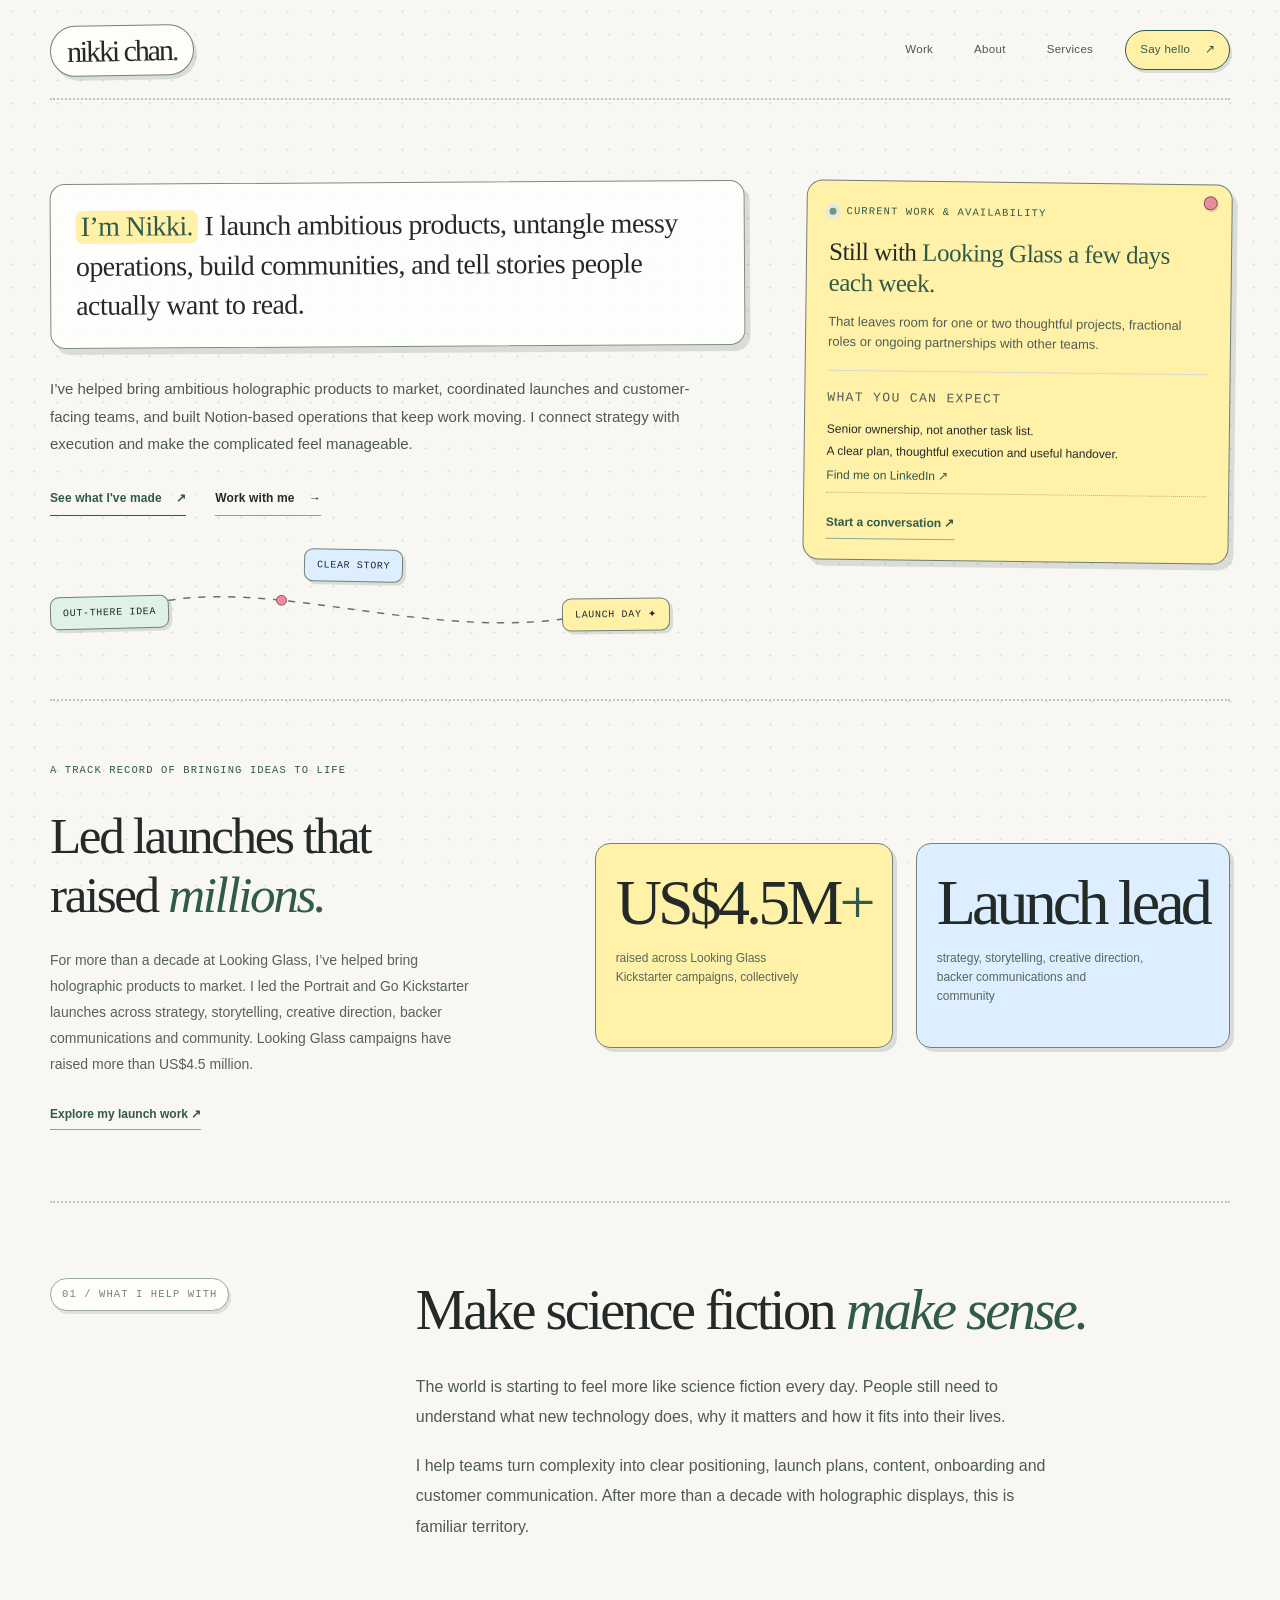
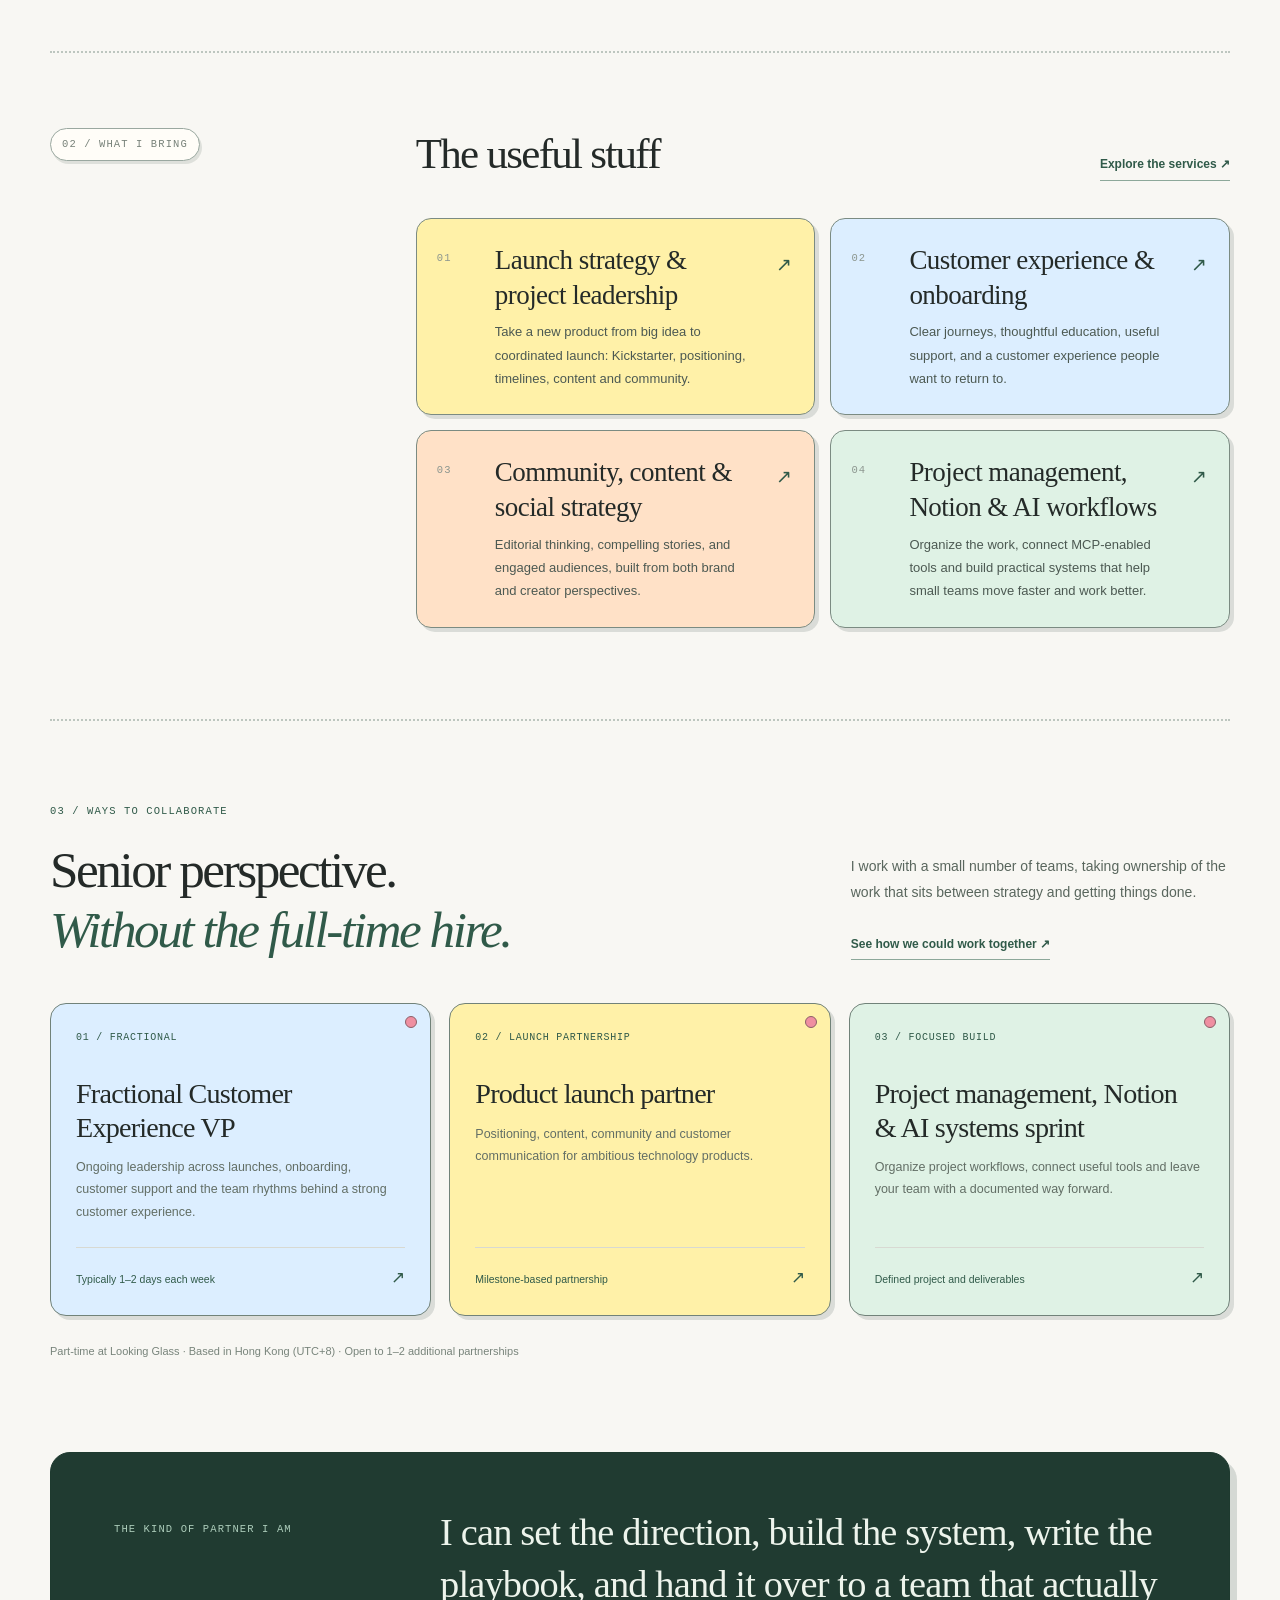
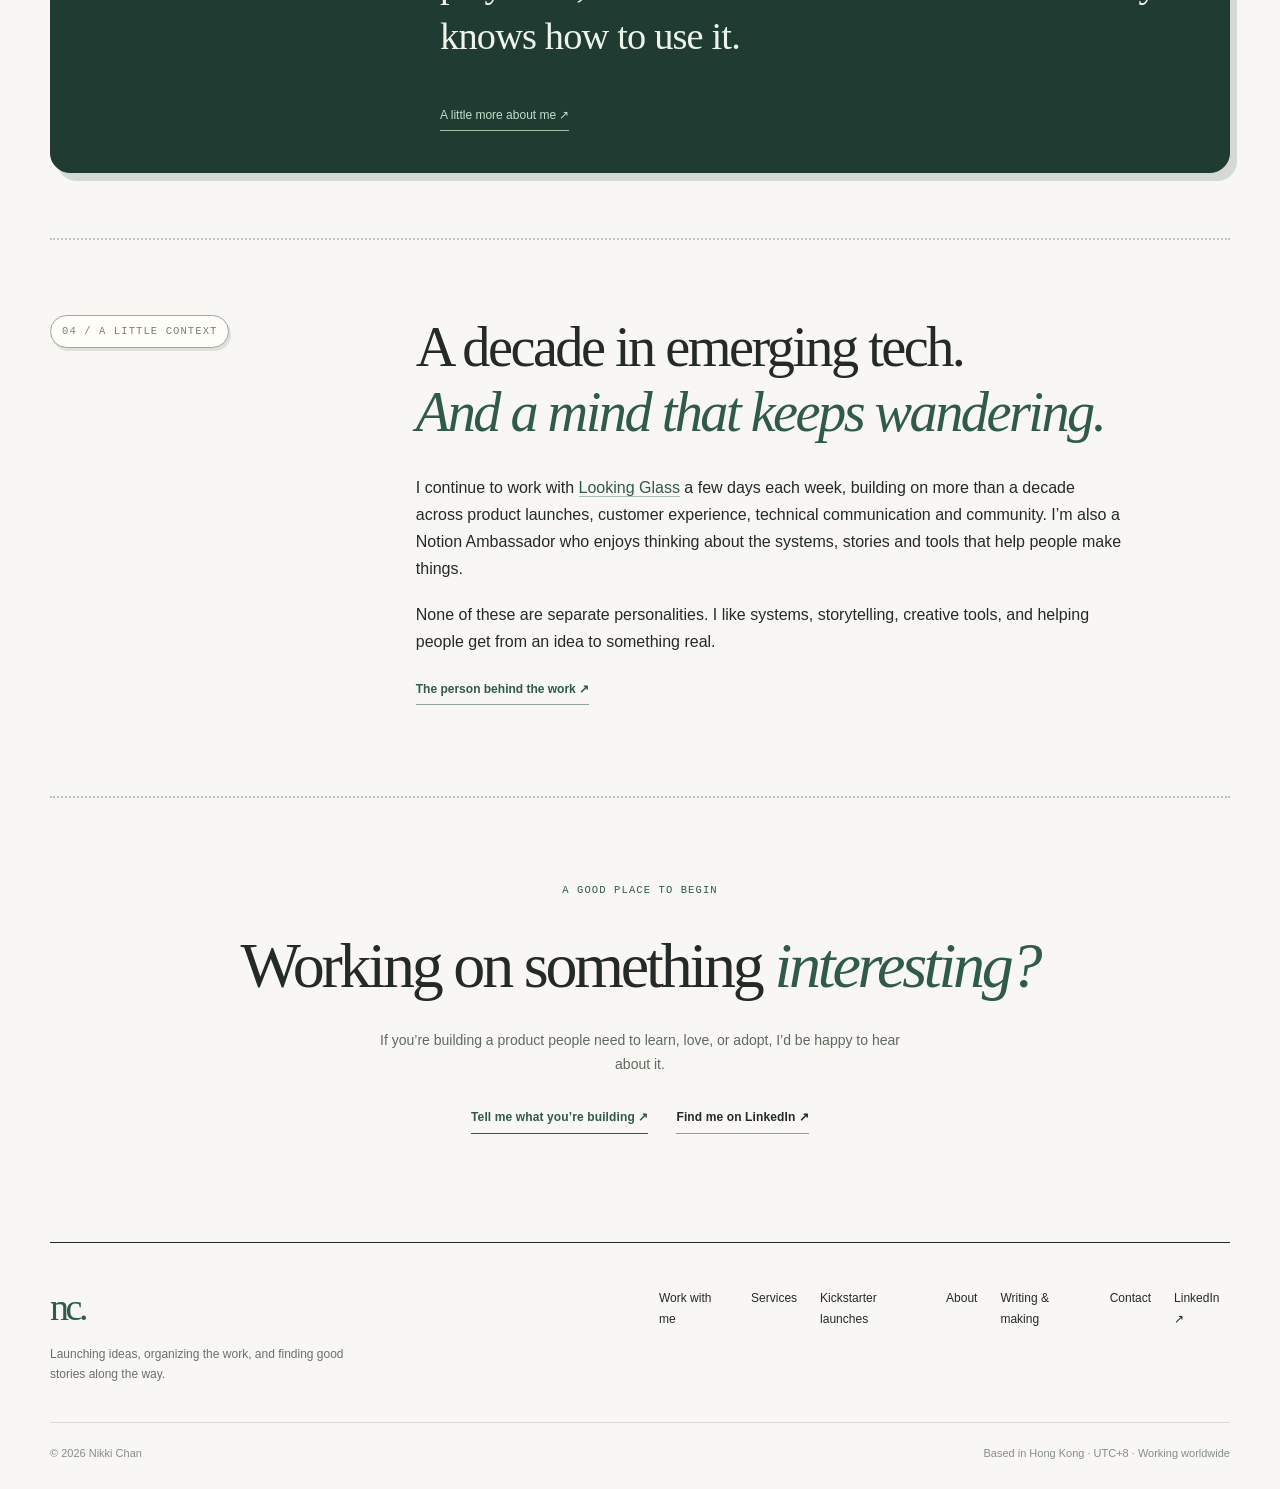
==== commit 935ab849: "Simplify science fiction positioning" ====
--- a/index.html
+++ b/index.html
@@ -23,7 +23,7 @@
 <div class="launch-proof-intro"><p class="eyebrow">A track record of bringing ideas to life</p><h2>Led launches that raised <em>millions.</em></h2><p>For more than a decade at Looking Glass, I’ve helped bring holographic products to market. I led the Portrait and Go Kickstarter launches across strategy, storytelling, creative direction, backer communications and community. Looking Glass campaigns have raised more than US$4.5 million.</p><a class="minor-link" href="./launches/">Explore my launch work <span aria-hidden="true">↗</span></a></div>
 <div class="launch-proof-metrics"><div class="proof-metric"><span class="proof-number">US$4.5M<span class="proof-plus">+</span></span><span class="proof-label">raised across Looking Glass Kickstarter campaigns, collectively</span></div><div class="proof-metric"><span class="proof-number">Launch lead</span><span class="proof-label">strategy, storytelling, creative direction, backer communications and community</span></div></div>
 </section>
-<section aria-labelledby="why-title" class="section intro-section"><div class="section-marker">01 / What I help with</div><div class="section-content narrow"><h2 class="statement" id="why-title">Launch ambitious products.<br/><em>Make extraordinary technology clear.</em></h2><p>People tend to come to me for one of two reasons: they are getting ready to launch a product, or they have built something technically remarkable and need help explaining it to people outside the room.</p><p>I turn complicated ideas into clear positioning, launch plans, content, onboarding and customer communication. After more than a decade working with holographic displays, I know how to help a product that sounds like science fiction feel understandable, useful and worth caring about.</p></div></section>
+<section aria-labelledby="why-title" class="section intro-section"><div class="section-marker">01 / What I help with</div><div class="section-content narrow"><h2 class="statement" id="why-title">Make science fiction <em>make sense.</em></h2><p>The world is starting to feel more like science fiction every day. People still need to understand what new technology does, why it matters and how it fits into their lives.</p><p>I help teams turn complexity into clear positioning, launch plans, content, onboarding and customer communication. After more than a decade with holographic displays, this is familiar territory.</p></div></section>
 <section aria-labelledby="services-title" class="section"><div class="section-marker">02 / What I bring</div><div class="section-content"><div class="section-heading"><h2 id="services-title">The useful stuff</h2><a class="minor-link" href="./services/">Explore the services ↗</a></div>
 <div class="service-list">
 <a class="service-item" href="./launches/"><span class="num">01</span><div><h3>Launch strategy &amp; project leadership</h3><p>Take a new product from big idea to coordinated launch: Kickstarter, positioning, timelines, content and community.</p></div><span aria-hidden="true" class="service-arrow">↗</span></a>
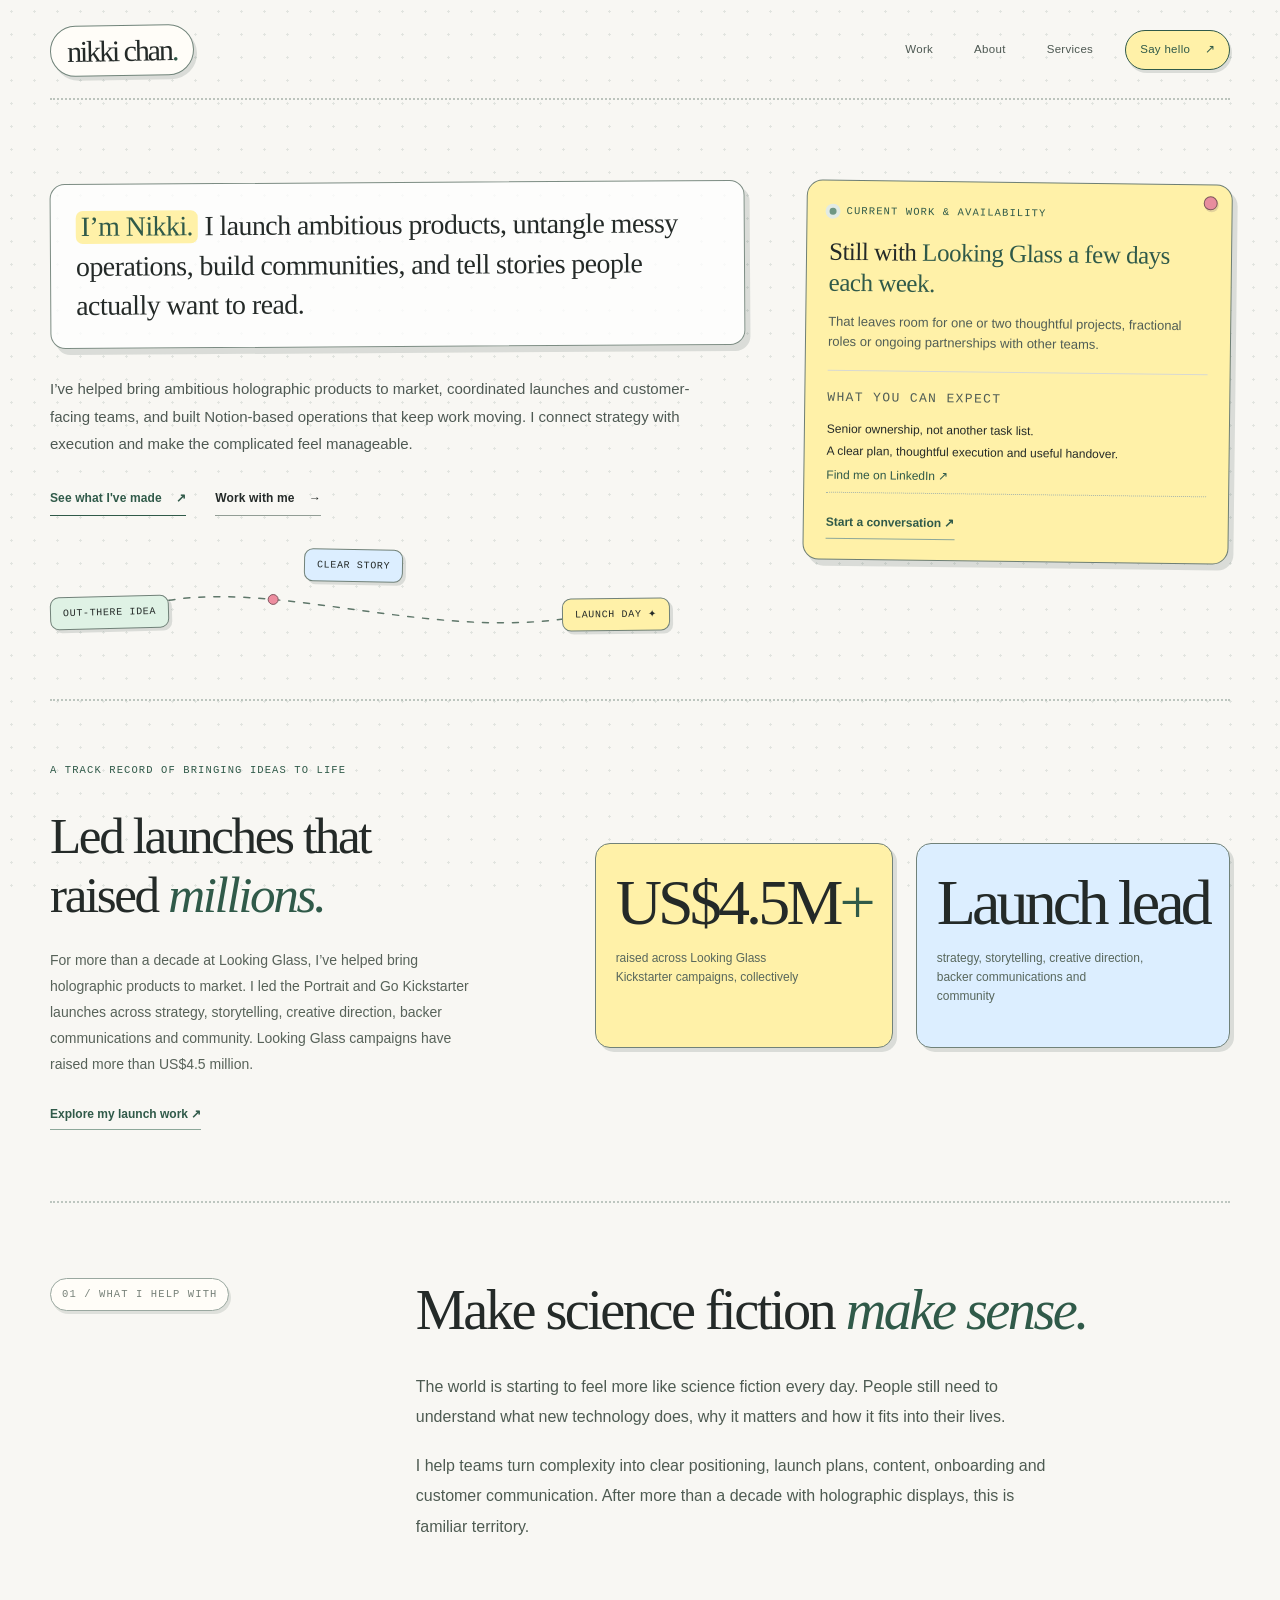
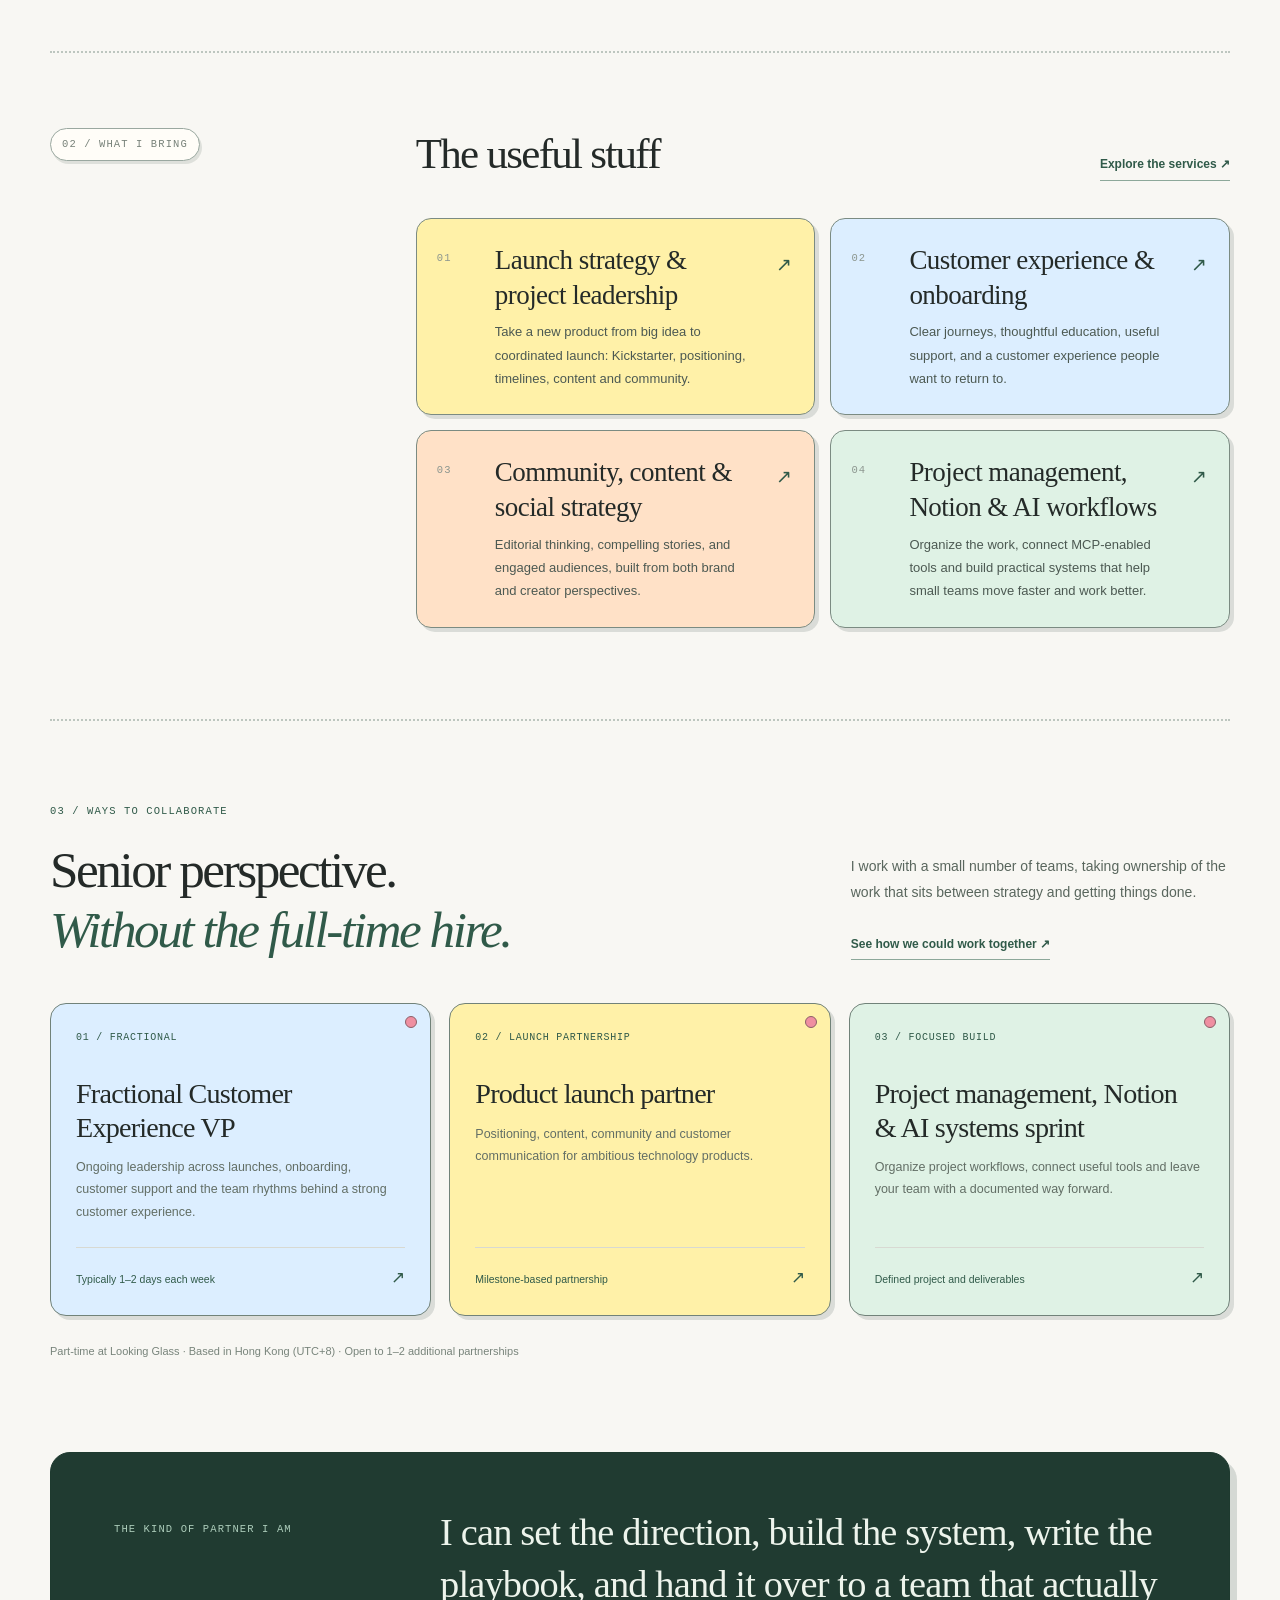
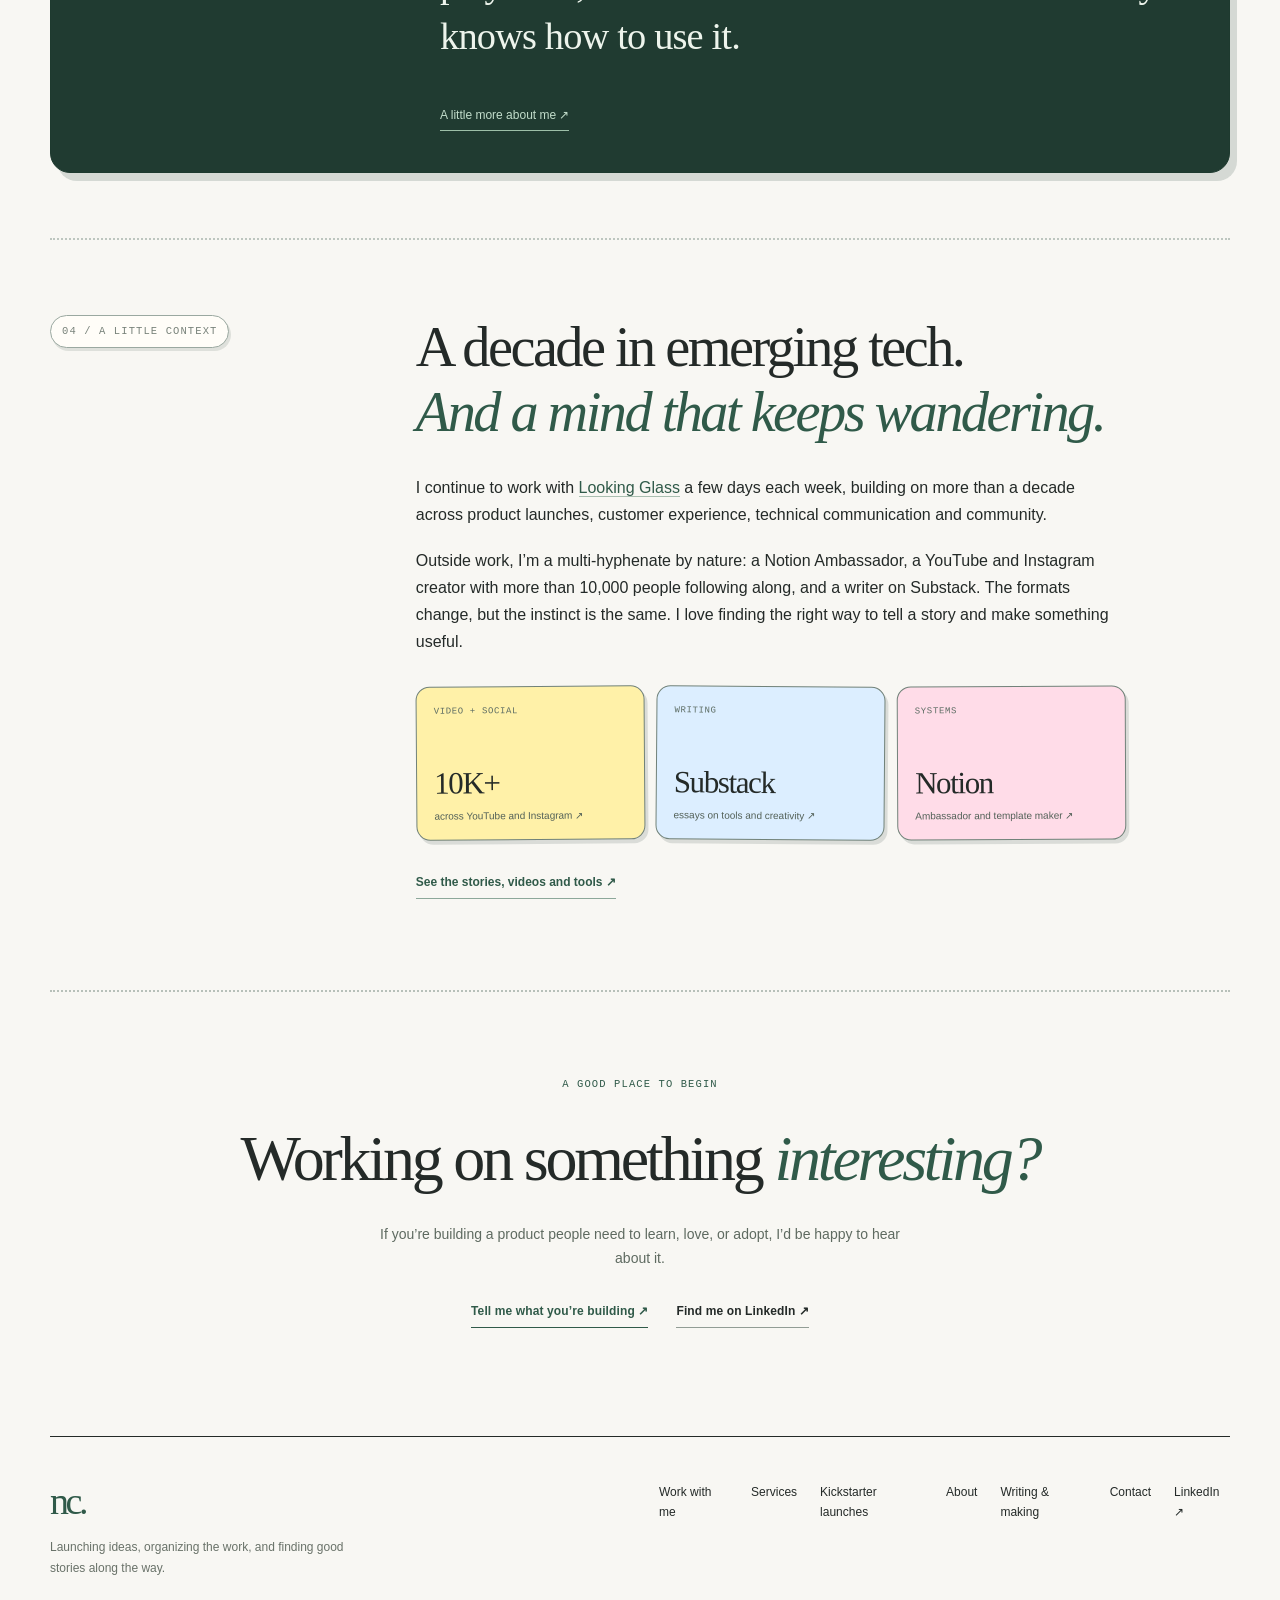
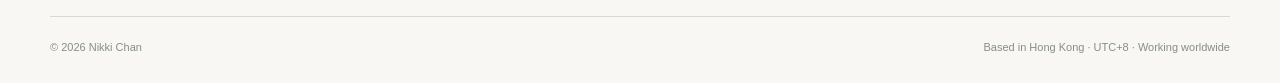
==== commit 07a187d4: "Showcase creator work on homepage" ====
--- a/index.html
+++ b/index.html
@@ -5,7 +5,7 @@
 <meta content="index, follow, max-image-preview:large" name="robots"/><link href="https://nikki.garden/" rel="canonical"/>
 <meta content="website" property="og:type"/><meta content="en_HK" property="og:locale"/><meta content="Nikki Chan" property="og:site_name"/><meta content="Nikki Chan | Product Launches, Operations &amp; Customer Experience | Hong Kong" property="og:title"/><meta content="Nikki Chan works with Looking Glass a few days each week and is available for selected launch, operations, customer experience and fractional leadership projects." property="og:description"/><meta content="https://nikki.garden/" property="og:url"/><meta content="https://nikki.garden/assets/og-card.png" property="og:image"/><meta content="1200" property="og:image:width"/><meta content="630" property="og:image:height"/>
 <meta content="summary_large_image" name="twitter:card"/><meta content="Nikki Chan | Product Launches, Operations &amp; Customer Experience | Hong Kong" name="twitter:title"/><meta content="Nikki Chan works with Looking Glass a few days each week and is available for selected launch, operations, customer experience and fractional leadership projects." name="twitter:description"/><meta content="https://nikki.garden/assets/og-card.png" name="twitter:image"/>
-<meta content="#f8f7f3" name="theme-color"/><link href="./assets/favicon.svg" rel="icon" type="image/svg+xml"/><link href="./assets/styles.css?v=20261106-4" rel="stylesheet"/>
+<meta content="#f8f7f3" name="theme-color"/><link href="./assets/favicon.svg" rel="icon" type="image/svg+xml"/><link href="./assets/styles.css?v=20261106-5" rel="stylesheet"/>
 <script type="application/ld+json">{"@context": "https://schema.org", "@type": "Person", "name": "Nikki Chan", "alternateName": "Nicole Chan", "jobTitle": "Part-time Looking Glass customer experience and technical writing leader; independent launch and operations consultant", "description": "Hong Kong-based launch and operations leader working part-time with Looking Glass and available for selected consulting and fractional partnerships. Notion Ambassador and independent creator.", "url": "https://nikki.garden/", "sameAs": ["https://www.linkedin.com/in/nikkichanlkg", "https://www.youtube.com/@nikkikaigi", "https://nikkic.substack.com/", "https://lookingglassfactory.com/about"], "worksFor": {"@type": "Organization", "name": "Looking Glass Factory", "url": "https://lookingglassfactory.com"}, "homeLocation": {"@type": "Place", "name": "Hong Kong"}, "knowsAbout": ["Kickstarter launch strategy", "Project management", "Team operations", "Notion workspace design", "AI-assisted workflows", "Customer onboarding", "Customer experience", "Community strategy", "Social media strategy", "YouTube content creation", "Technical writing", "Editorial writing"], "hasOfferCatalog": {"@type": "OfferCatalog", "name": "Consulting and fractional leadership", "itemListElement": [{"@type": "OfferCatalog", "name": "Product launches and Kickstarter campaigns"}, {"@type": "OfferCatalog", "name": "Project management and team operations"}, {"@type": "OfferCatalog", "name": "Notion and AI-first systems"}, {"@type": "OfferCatalog", "name": "Customer experience, onboarding and support"}, {"@type": "OfferCatalog", "name": "Community, content and social strategy"}]}}</script></head><body><a class="skip" href="#main">Skip to content</a>
 <div class="site-shell"><header class="site-header"><a aria-label="Nikki Chan, home" class="wordmark" href="./">nikki chan<span class="wordmark-dot">.</span></a><nav aria-label="Main navigation"><a href="./work/">Work</a><a href="./about/">About</a><a href="./services/">Services</a><a class="nav-contact" href="./contact/">Say hello <span aria-hidden="true">↗</span></a></nav></header><main id="main">
 <section aria-labelledby="hero-title" class="hero creative-hero">
@@ -40,7 +40,7 @@
 </div>
 <p class="engagement-footnote">Part-time at Looking Glass · Based in Hong Kong (UTC+8) · Open to 1–2 additional partnerships</p>
 </section><section class="feature-band"><span class="feature-label">The kind of partner I am</span><p>I can set the direction, build the system, write the playbook, and hand it over to a team that actually knows how to use it.</p><a href="./about/">A little more about me ↗</a></section>
-<section aria-labelledby="context-title" class="section"><div class="section-marker">04 / A little context</div><div class="section-content narrow"><h2 class="statement" id="context-title">A decade in emerging tech.<br/><em>And a mind that keeps wandering.</em></h2><p>I continue to work with <a class="inline-link" href="https://lookingglassfactory.com/" rel="noopener noreferrer" target="_blank">Looking Glass</a> a few days each week, building on more than a decade across product launches, customer experience, technical communication and community. I’m also a Notion Ambassador who enjoys thinking about the systems, stories and tools that help people make things.</p><p>None of these are separate personalities. I like systems, storytelling, creative tools, and helping people get from an idea to something real.</p><a class="minor-link" href="./about/">The person behind the work ↗</a></div></section>
+<section aria-labelledby="context-title" class="section"><div class="section-marker">04 / A little context</div><div class="section-content narrow"><h2 class="statement" id="context-title">A decade in emerging tech.<br/><em>And a mind that keeps wandering.</em></h2><p>I continue to work with <a class="inline-link" href="https://lookingglassfactory.com/" rel="noopener noreferrer" target="_blank">Looking Glass</a> a few days each week, building on more than a decade across product launches, customer experience, technical communication and community.</p><p>Outside work, I’m a multi-hyphenate by nature: a Notion Ambassador, a YouTube and Instagram creator with more than 10,000 people following along, and a writer on Substack. The formats change, but the instinct is the same. I love finding the right way to tell a story and make something useful.</p><div aria-label="Creative work and audience" class="creator-proof-grid"><a class="creator-proof" href="https://www.youtube.com/@nikkikaigi" rel="noopener noreferrer" target="_blank"><span class="creator-proof-kicker">Video + social</span><strong>10K+</strong><small>across YouTube and Instagram ↗</small></a><a class="creator-proof" href="https://nikkic.substack.com/" rel="noopener noreferrer" target="_blank"><span class="creator-proof-kicker">Writing</span><strong>Substack</strong><small>essays on tools and creativity ↗</small></a><a class="creator-proof" href="https://nikkiccccc.gumroad.com/l/HyperCardOSNotionTemplate" rel="noopener noreferrer" target="_blank"><span class="creator-proof-kicker">Systems</span><strong>Notion</strong><small>Ambassador and template maker ↗</small></a></div><a class="minor-link" href="./writing/">See the stories, videos and tools ↗</a></div></section>
 <section aria-labelledby="cta-title" class="last-cta"><p class="eyebrow">A good place to begin</p><h2 id="cta-title">Working on something <em>interesting?</em></h2><p>If you’re building a product people need to learn, love, or adopt, I’d be happy to hear about it.</p><div class="cta-links"><a class="primary-link text-link" href="./contact/">Tell me what you’re building ↗</a><a class="text-link" href="https://www.linkedin.com/in/nikkichanlkg" rel="noopener noreferrer" target="_blank">Find me on LinkedIn ↗</a></div></section>
 </main>
 <footer class="site-footer"><div><a class="footer-mark" href="./">nc.</a><p>Launching ideas, organizing the work, and finding good stories along the way.</p></div>
--- a/assets/styles.css
+++ b/assets/styles.css
@@ -575,6 +575,44 @@
   margin:22px 0 0;
 }
 
+.creator-proof-grid{
+  display:grid;
+  gap:12px;
+  grid-template-columns:repeat(3,minmax(0,1fr));
+  margin:31px 0 27px;
+}
+.creator-proof{
+  border:1px solid #718279;
+  border-radius:14px;
+  box-shadow:3px 4px 0 var(--play-shadow);
+  display:flex;
+  flex-direction:column;
+  min-height:154px;
+  padding:18px 17px 16px;
+  transition:box-shadow .18s ease,transform .18s ease;
+}
+.creator-proof:nth-child(1){background:var(--play-yellow);transform:rotate(-.4deg)}
+.creator-proof:nth-child(2){background:var(--play-blue);transform:rotate(.45deg)}
+.creator-proof:nth-child(3){background:var(--play-pink);transform:rotate(-.25deg)}
+.creator-proof:hover{box-shadow:1px 2px 0 var(--play-shadow);transform:translateY(2px) rotate(0deg)}
+.creator-proof-kicker{
+  color:#5c6c63;
+  font:9px/1.5 var(--mono);
+  letter-spacing:.07em;
+  text-transform:uppercase;
+}
+.creator-proof strong{
+  font:normal 31px/1.1 var(--serif);
+  letter-spacing:-.045em;
+  margin-top:auto;
+}
+.creator-proof small{
+  color:#536158;
+  font-size:10px;
+  line-height:1.5;
+  margin-top:8px;
+}
+
 @media(max-width:800px){
   .campaign-showcase{padding:52px 0 60px}
   .campaign-showcase-heading{display:block;margin-bottom:30px}
@@ -583,6 +621,8 @@
 }
 
 @media(max-width:520px){
+  .creator-proof-grid{grid-template-columns:1fr}
+  .creator-proof{min-height:126px}
   .campaign-project{border-radius:15px;padding:16px}
   .campaign-project-topline{align-items:flex-start;gap:10px}
   .campaign-result{align-items:flex-start;flex-direction:column;gap:8px}
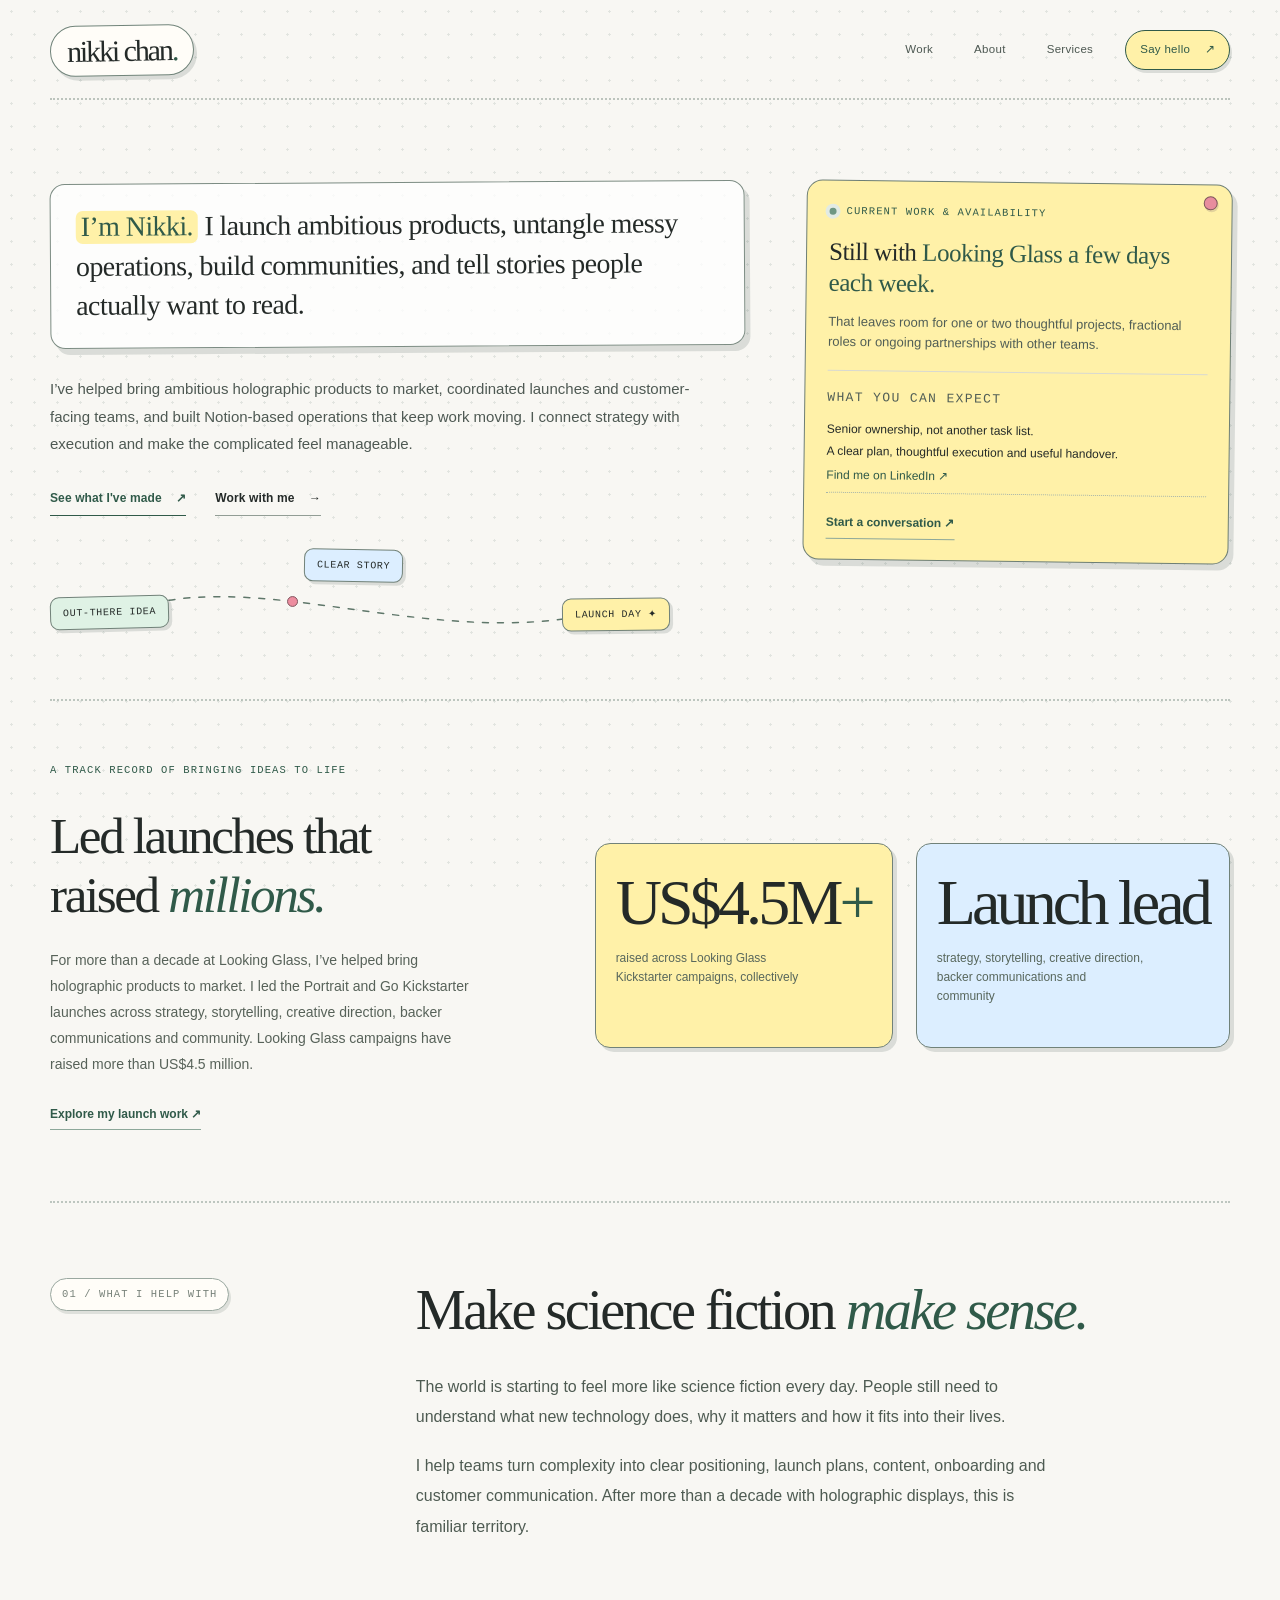
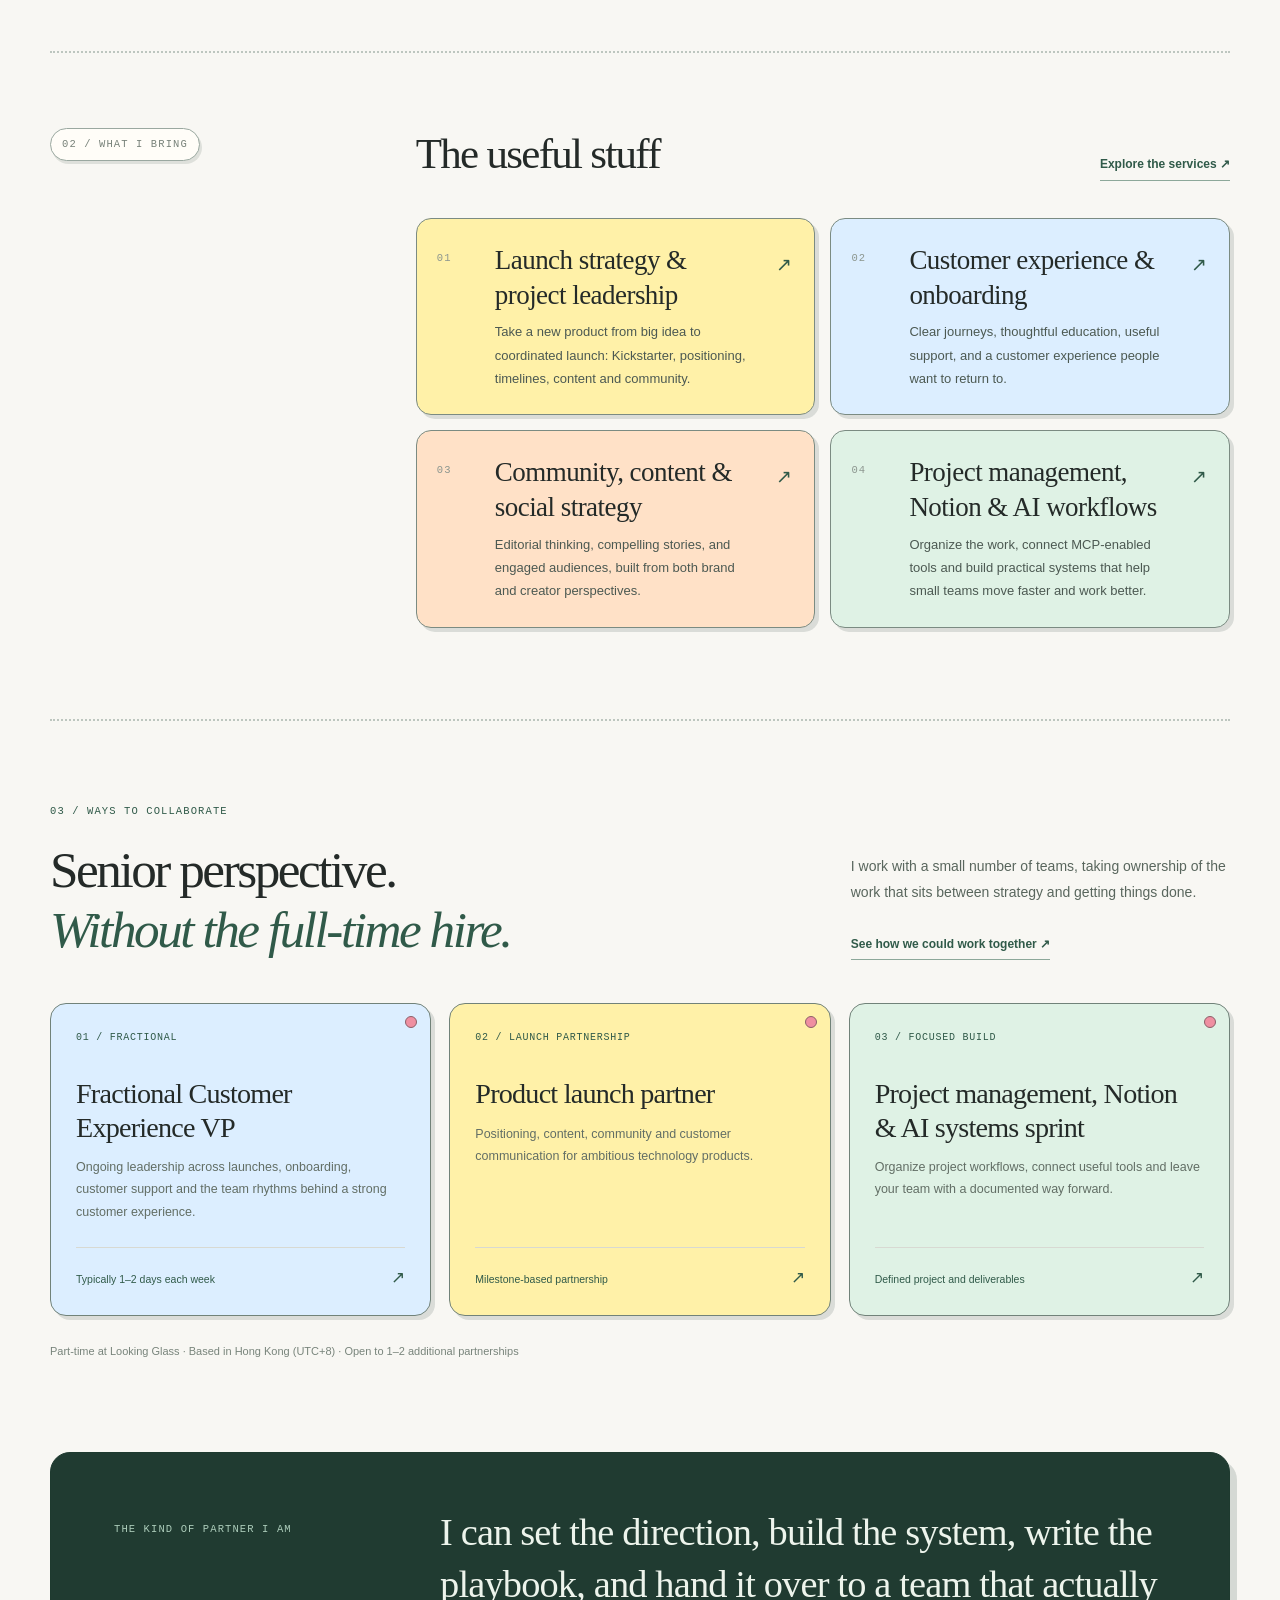
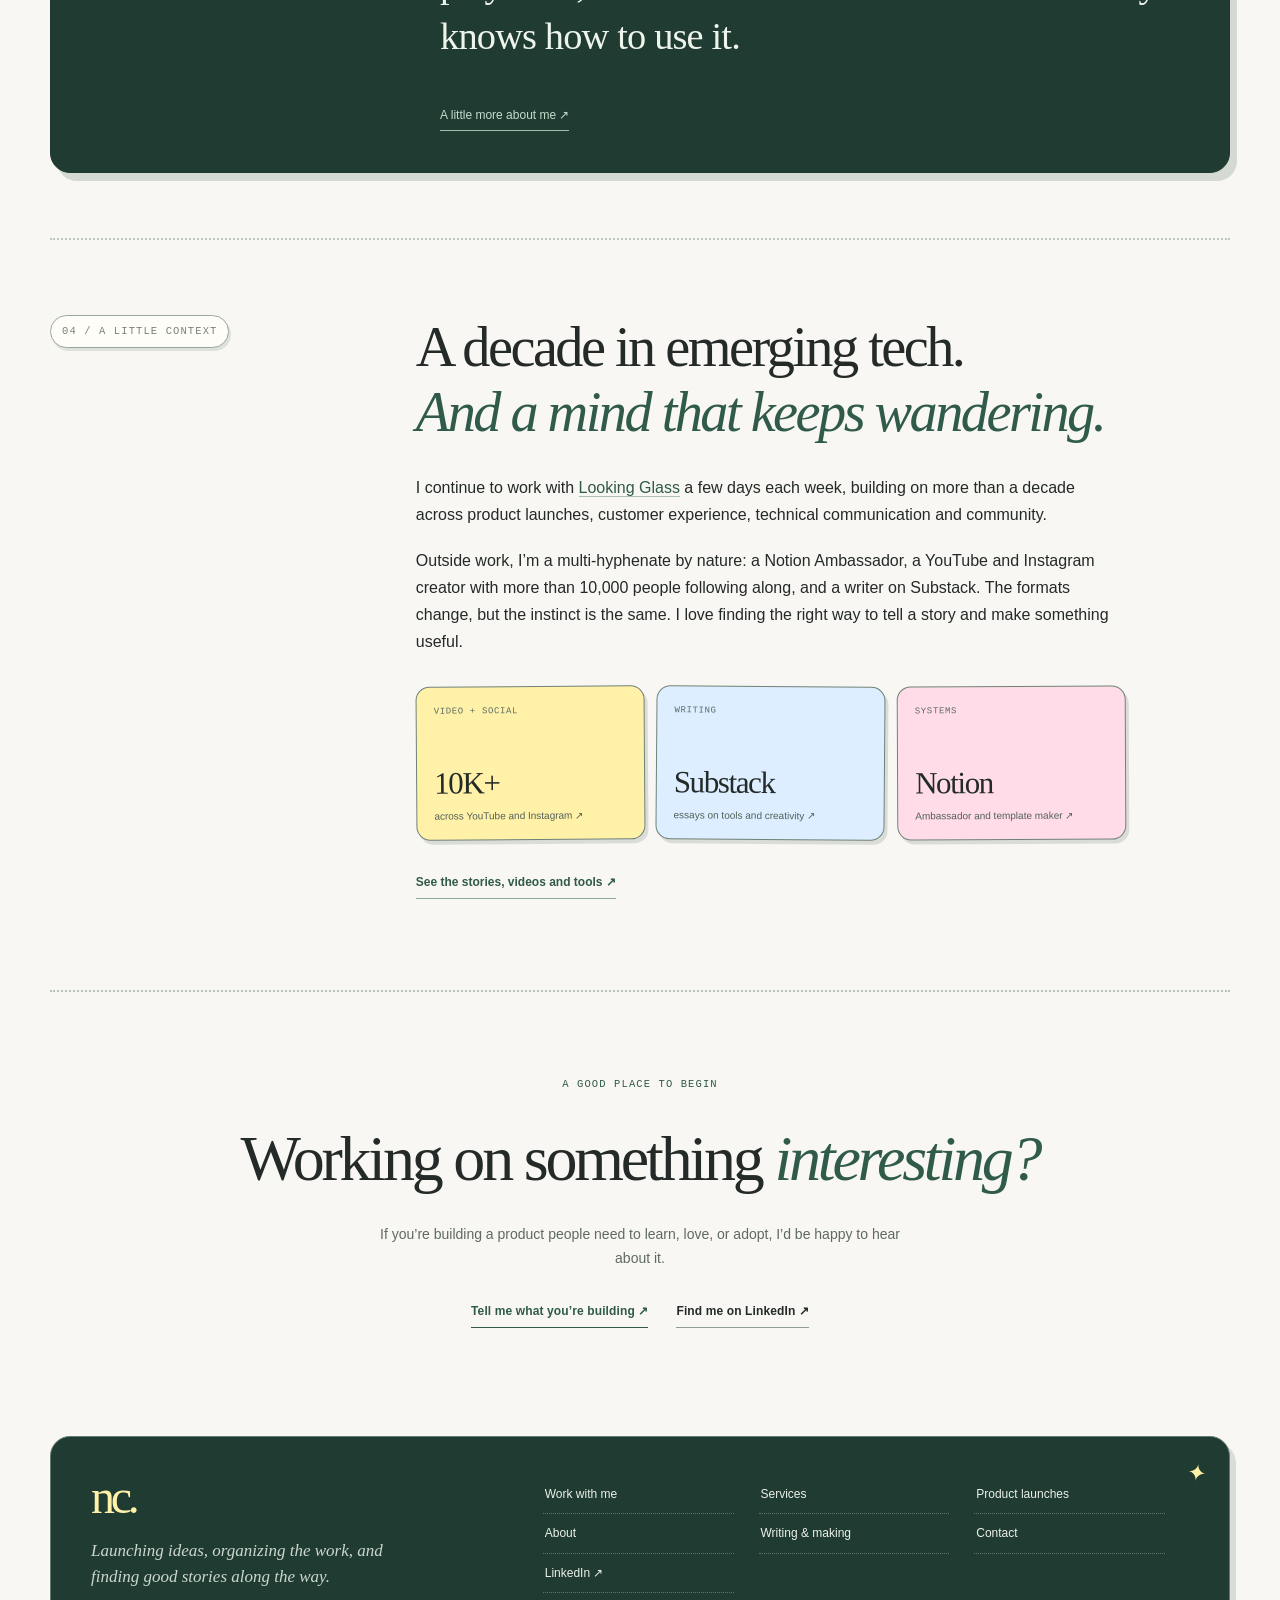
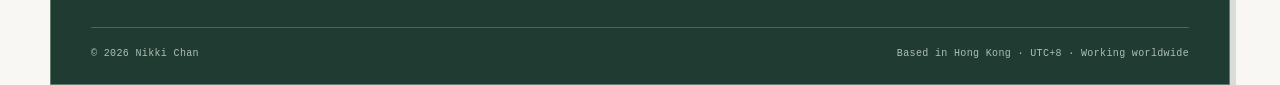
==== commit 6791776a: "Redesign site footer" ====
--- a/index.html
+++ b/index.html
@@ -5,7 +5,7 @@
 <meta content="index, follow, max-image-preview:large" name="robots"/><link href="https://nikki.garden/" rel="canonical"/>
 <meta content="website" property="og:type"/><meta content="en_HK" property="og:locale"/><meta content="Nikki Chan" property="og:site_name"/><meta content="Nikki Chan | Product Launches, Operations &amp; Customer Experience | Hong Kong" property="og:title"/><meta content="Nikki Chan works with Looking Glass a few days each week and is available for selected launch, operations, customer experience and fractional leadership projects." property="og:description"/><meta content="https://nikki.garden/" property="og:url"/><meta content="https://nikki.garden/assets/og-card.png" property="og:image"/><meta content="1200" property="og:image:width"/><meta content="630" property="og:image:height"/>
 <meta content="summary_large_image" name="twitter:card"/><meta content="Nikki Chan | Product Launches, Operations &amp; Customer Experience | Hong Kong" name="twitter:title"/><meta content="Nikki Chan works with Looking Glass a few days each week and is available for selected launch, operations, customer experience and fractional leadership projects." name="twitter:description"/><meta content="https://nikki.garden/assets/og-card.png" name="twitter:image"/>
-<meta content="#f8f7f3" name="theme-color"/><link href="./assets/favicon.svg" rel="icon" type="image/svg+xml"/><link href="./assets/styles.css?v=20261106-5" rel="stylesheet"/>
+<meta content="#f8f7f3" name="theme-color"/><link href="./assets/favicon.svg" rel="icon" type="image/svg+xml"/><link href="./assets/styles.css?v=20261106-6" rel="stylesheet"/>
 <script type="application/ld+json">{"@context": "https://schema.org", "@type": "Person", "name": "Nikki Chan", "alternateName": "Nicole Chan", "jobTitle": "Part-time Looking Glass customer experience and technical writing leader; independent launch and operations consultant", "description": "Hong Kong-based launch and operations leader working part-time with Looking Glass and available for selected consulting and fractional partnerships. Notion Ambassador and independent creator.", "url": "https://nikki.garden/", "sameAs": ["https://www.linkedin.com/in/nikkichanlkg", "https://www.youtube.com/@nikkikaigi", "https://nikkic.substack.com/", "https://lookingglassfactory.com/about"], "worksFor": {"@type": "Organization", "name": "Looking Glass Factory", "url": "https://lookingglassfactory.com"}, "homeLocation": {"@type": "Place", "name": "Hong Kong"}, "knowsAbout": ["Kickstarter launch strategy", "Project management", "Team operations", "Notion workspace design", "AI-assisted workflows", "Customer onboarding", "Customer experience", "Community strategy", "Social media strategy", "YouTube content creation", "Technical writing", "Editorial writing"], "hasOfferCatalog": {"@type": "OfferCatalog", "name": "Consulting and fractional leadership", "itemListElement": [{"@type": "OfferCatalog", "name": "Product launches and Kickstarter campaigns"}, {"@type": "OfferCatalog", "name": "Project management and team operations"}, {"@type": "OfferCatalog", "name": "Notion and AI-first systems"}, {"@type": "OfferCatalog", "name": "Customer experience, onboarding and support"}, {"@type": "OfferCatalog", "name": "Community, content and social strategy"}]}}</script></head><body><a class="skip" href="#main">Skip to content</a>
 <div class="site-shell"><header class="site-header"><a aria-label="Nikki Chan, home" class="wordmark" href="./">nikki chan<span class="wordmark-dot">.</span></a><nav aria-label="Main navigation"><a href="./work/">Work</a><a href="./about/">About</a><a href="./services/">Services</a><a class="nav-contact" href="./contact/">Say hello <span aria-hidden="true">↗</span></a></nav></header><main id="main">
 <section aria-labelledby="hero-title" class="hero creative-hero">
@@ -44,6 +44,6 @@
 <section aria-labelledby="cta-title" class="last-cta"><p class="eyebrow">A good place to begin</p><h2 id="cta-title">Working on something <em>interesting?</em></h2><p>If you’re building a product people need to learn, love, or adopt, I’d be happy to hear about it.</p><div class="cta-links"><a class="primary-link text-link" href="./contact/">Tell me what you’re building ↗</a><a class="text-link" href="https://www.linkedin.com/in/nikkichanlkg" rel="noopener noreferrer" target="_blank">Find me on LinkedIn ↗</a></div></section>
 </main>
 <footer class="site-footer"><div><a class="footer-mark" href="./">nc.</a><p>Launching ideas, organizing the work, and finding good stories along the way.</p></div>
-<div class="footer-links"><a href="./work-with-me/">Work with me</a><a href="./services/">Services</a><a href="./launches/">Kickstarter launches</a><a href="./about/">About</a><a href="./writing/">Writing &amp; making</a><a href="./contact/">Contact</a><a href="https://www.linkedin.com/in/nikkichanlkg" rel="me noopener noreferrer" target="_blank">LinkedIn ↗</a></div>
+<div class="footer-links"><a href="./work-with-me/">Work with me</a><a href="./services/">Services</a><a href="./launches/">Product launches</a><a href="./about/">About</a><a href="./writing/">Writing &amp; making</a><a href="./contact/">Contact</a><a href="https://www.linkedin.com/in/nikkichanlkg" rel="me noopener noreferrer" target="_blank">LinkedIn ↗</a></div>
 <div class="footer-bottom"><span>© <span id="year">2026</span> Nikki Chan</span><span>Based in Hong Kong · UTC+8 · Working worldwide</span></div></footer></div>
 <script defer="" src="./assets/site.js"></script></body></html>
--- a/assets/styles.css
+++ b/assets/styles.css
@@ -628,3 +628,83 @@
   .campaign-result{align-items:flex-start;flex-direction:column;gap:8px}
   .campaign-result strong{font-size:27px}
 }
+
+/* Compact closing card */
+.site-footer{
+  background:var(--mossdark);
+  border:1px solid #657d70;
+  border-radius:20px 20px 0 0;
+  box-shadow:6px 7px 0 var(--play-shadow);
+  color:#f4f5ef;
+  gap:34px 64px;
+  grid-template-columns:minmax(220px,.75fr) minmax(420px,1.25fr);
+  margin-top:0;
+  overflow:hidden;
+  padding:38px 40px 23px;
+  position:relative;
+}
+.site-footer::before{
+  color:var(--play-yellow);
+  content:"✦";
+  font-size:23px;
+  position:absolute;
+  right:23px;
+  top:17px;
+  transform:rotate(10deg);
+}
+.footer-mark{
+  color:var(--play-yellow);
+  display:inline-block;
+  font-size:48px;
+  line-height:.9;
+}
+.site-footer p{
+  color:#cbd7ce;
+  font:italic 17px/1.5 var(--serif);
+  margin-top:17px;
+  max-width:310px;
+}
+.footer-links{
+  align-self:start;
+  display:grid;
+  font-size:12px;
+  gap:0 25px;
+  grid-template-columns:repeat(3,minmax(0,1fr));
+  justify-self:stretch;
+  padding-right:24px;
+}
+.footer-links a{
+  border-bottom:1px dotted #9bafa180;
+  color:#ecf1eb;
+  line-height:1.45;
+  padding:11px 2px 10px;
+  transition:color .18s ease,padding .18s ease;
+}
+.footer-links a:hover{
+  color:var(--play-yellow);
+  padding-left:6px;
+  text-decoration:none;
+}
+.footer-bottom{
+  border-top:1px solid #9bafa15c;
+  color:#aebfb4;
+  font:10px/1.5 var(--mono);
+  letter-spacing:.035em;
+  padding-top:18px;
+}
+
+@media(max-width:800px){
+  .site-footer{
+    gap:30px;
+    grid-template-columns:1fr;
+    padding:32px 28px 22px;
+  }
+  .site-footer p{max-width:430px}
+  .footer-links{padding-right:0}
+}
+
+@media(max-width:520px){
+  .site-footer{border-radius:16px 16px 0 0;padding:29px 22px 20px}
+  .footer-links{grid-template-columns:repeat(2,minmax(0,1fr));gap:0 18px}
+  .footer-bottom{align-items:flex-start;flex-direction:column}
+}
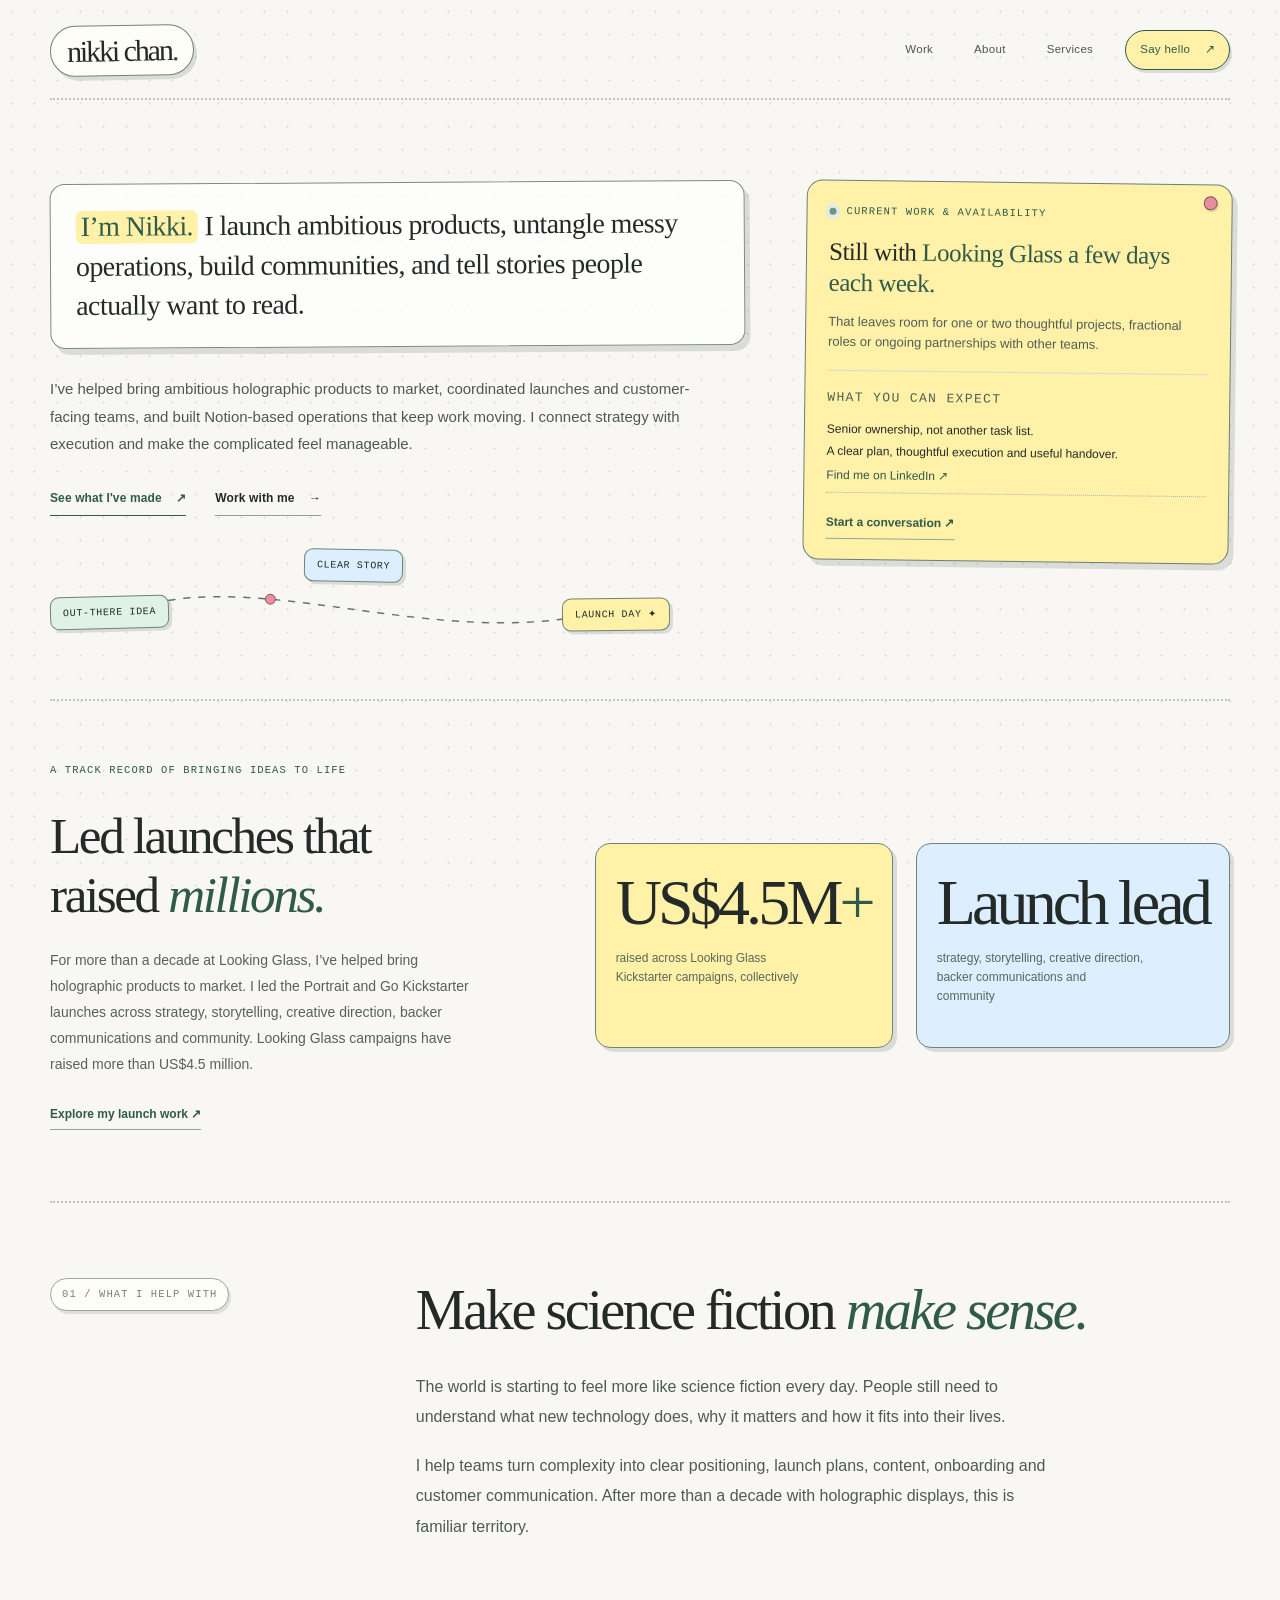
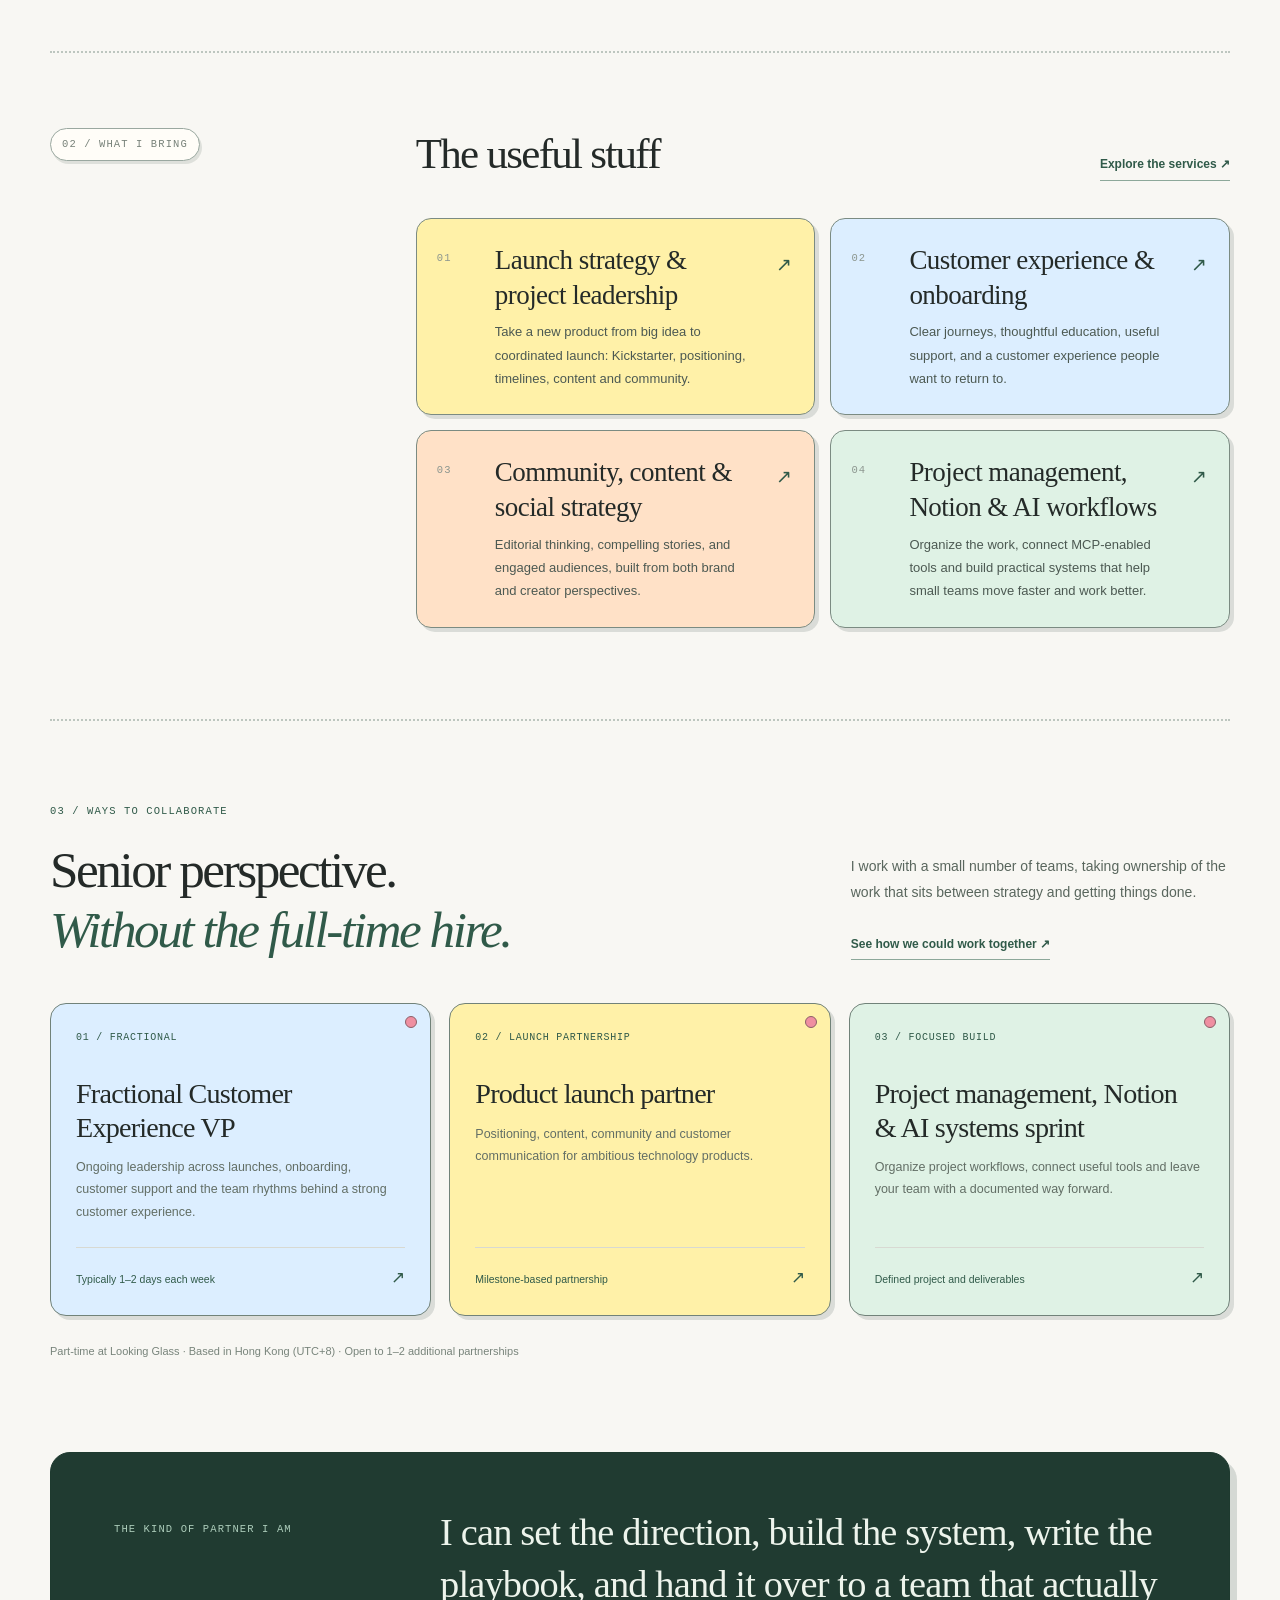
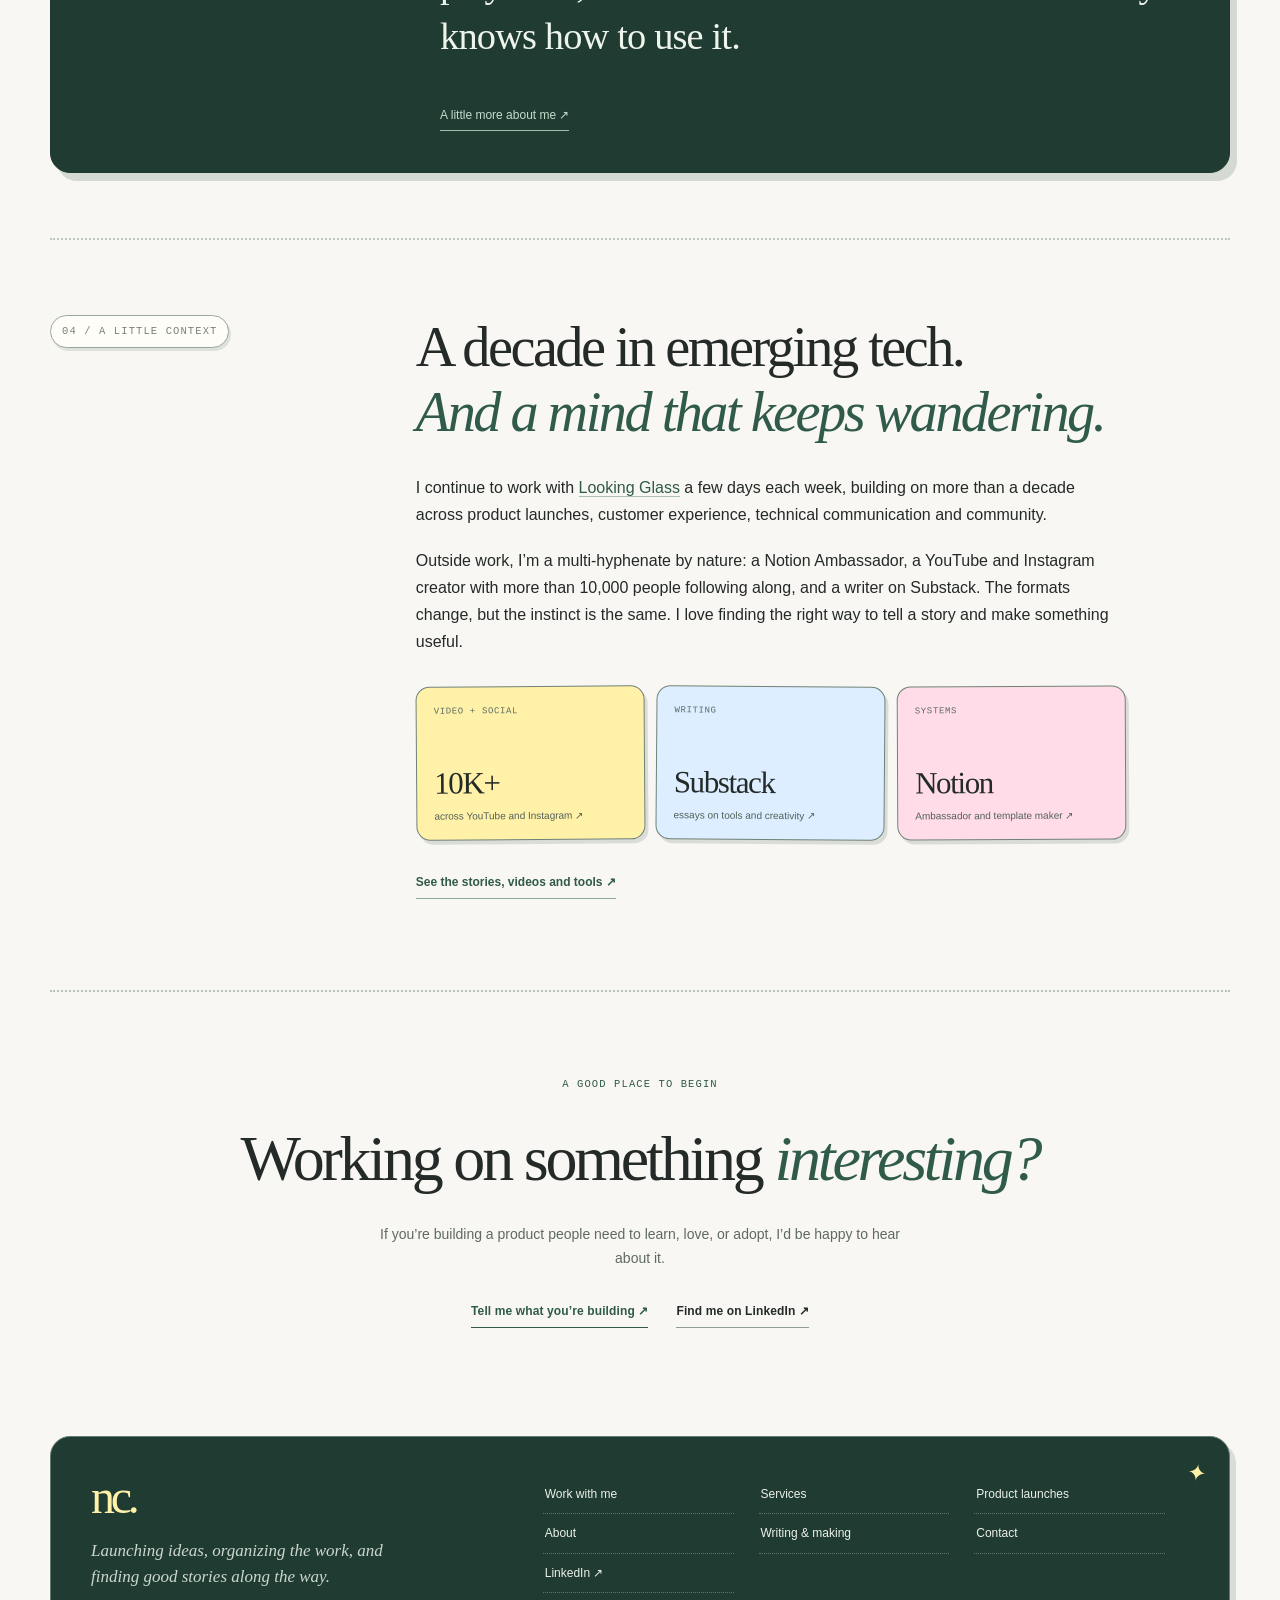
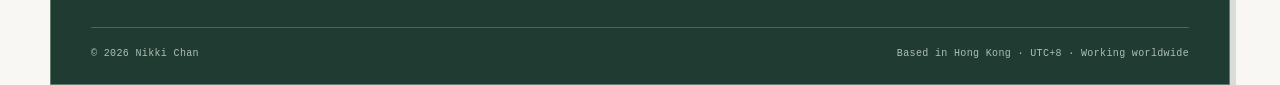
==== commit e245a231: "Use Looking Glass brand name consistently" ====
--- a/index.html
+++ b/index.html
@@ -6,7 +6,7 @@
 <meta content="website" property="og:type"/><meta content="en_HK" property="og:locale"/><meta content="Nikki Chan" property="og:site_name"/><meta content="Nikki Chan | Product Launches, Operations &amp; Customer Experience | Hong Kong" property="og:title"/><meta content="Nikki Chan works with Looking Glass a few days each week and is available for selected launch, operations, customer experience and fractional leadership projects." property="og:description"/><meta content="https://nikki.garden/" property="og:url"/><meta content="https://nikki.garden/assets/og-card.png" property="og:image"/><meta content="1200" property="og:image:width"/><meta content="630" property="og:image:height"/>
 <meta content="summary_large_image" name="twitter:card"/><meta content="Nikki Chan | Product Launches, Operations &amp; Customer Experience | Hong Kong" name="twitter:title"/><meta content="Nikki Chan works with Looking Glass a few days each week and is available for selected launch, operations, customer experience and fractional leadership projects." name="twitter:description"/><meta content="https://nikki.garden/assets/og-card.png" name="twitter:image"/>
 <meta content="#f8f7f3" name="theme-color"/><link href="./assets/favicon.svg" rel="icon" type="image/svg+xml"/><link href="./assets/styles.css?v=20261106-6" rel="stylesheet"/>
-<script type="application/ld+json">{"@context": "https://schema.org", "@type": "Person", "name": "Nikki Chan", "alternateName": "Nicole Chan", "jobTitle": "Part-time Looking Glass customer experience and technical writing leader; independent launch and operations consultant", "description": "Hong Kong-based launch and operations leader working part-time with Looking Glass and available for selected consulting and fractional partnerships. Notion Ambassador and independent creator.", "url": "https://nikki.garden/", "sameAs": ["https://www.linkedin.com/in/nikkichanlkg", "https://www.youtube.com/@nikkikaigi", "https://nikkic.substack.com/", "https://lookingglassfactory.com/about"], "worksFor": {"@type": "Organization", "name": "Looking Glass Factory", "url": "https://lookingglassfactory.com"}, "homeLocation": {"@type": "Place", "name": "Hong Kong"}, "knowsAbout": ["Kickstarter launch strategy", "Project management", "Team operations", "Notion workspace design", "AI-assisted workflows", "Customer onboarding", "Customer experience", "Community strategy", "Social media strategy", "YouTube content creation", "Technical writing", "Editorial writing"], "hasOfferCatalog": {"@type": "OfferCatalog", "name": "Consulting and fractional leadership", "itemListElement": [{"@type": "OfferCatalog", "name": "Product launches and Kickstarter campaigns"}, {"@type": "OfferCatalog", "name": "Project management and team operations"}, {"@type": "OfferCatalog", "name": "Notion and AI-first systems"}, {"@type": "OfferCatalog", "name": "Customer experience, onboarding and support"}, {"@type": "OfferCatalog", "name": "Community, content and social strategy"}]}}</script></head><body><a class="skip" href="#main">Skip to content</a>
+<script type="application/ld+json">{"@context": "https://schema.org", "@type": "Person", "name": "Nikki Chan", "alternateName": "Nicole Chan", "jobTitle": "Part-time Looking Glass customer experience and technical writing leader; independent launch and operations consultant", "description": "Hong Kong-based launch and operations leader working part-time with Looking Glass and available for selected consulting and fractional partnerships. Notion Ambassador and independent creator.", "url": "https://nikki.garden/", "sameAs": ["https://www.linkedin.com/in/nikkichanlkg", "https://www.youtube.com/@nikkikaigi", "https://nikkic.substack.com/", "https://lookingglassfactory.com/about"], "worksFor": {"@type": "Organization", "name": "Looking Glass", "url": "https://lookingglassfactory.com"}, "homeLocation": {"@type": "Place", "name": "Hong Kong"}, "knowsAbout": ["Kickstarter launch strategy", "Project management", "Team operations", "Notion workspace design", "AI-assisted workflows", "Customer onboarding", "Customer experience", "Community strategy", "Social media strategy", "YouTube content creation", "Technical writing", "Editorial writing"], "hasOfferCatalog": {"@type": "OfferCatalog", "name": "Consulting and fractional leadership", "itemListElement": [{"@type": "OfferCatalog", "name": "Product launches and Kickstarter campaigns"}, {"@type": "OfferCatalog", "name": "Project management and team operations"}, {"@type": "OfferCatalog", "name": "Notion and AI-first systems"}, {"@type": "OfferCatalog", "name": "Customer experience, onboarding and support"}, {"@type": "OfferCatalog", "name": "Community, content and social strategy"}]}}</script></head><body><a class="skip" href="#main">Skip to content</a>
 <div class="site-shell"><header class="site-header"><a aria-label="Nikki Chan, home" class="wordmark" href="./">nikki chan<span class="wordmark-dot">.</span></a><nav aria-label="Main navigation"><a href="./work/">Work</a><a href="./about/">About</a><a href="./services/">Services</a><a class="nav-contact" href="./contact/">Say hello <span aria-hidden="true">↗</span></a></nav></header><main id="main">
 <section aria-labelledby="hero-title" class="hero creative-hero">
 <div class="hero-main">
--- a/assets/styles.css
+++ b/assets/styles.css
@@ -52,11 +52,12 @@
 .creative-band{border-top:1px solid var(--ink);border-bottom:1px solid var(--line);display:grid;grid-template-columns:.72fr 1.28fr;gap:5%;padding:78px 0 92px}.creative-band-lead h2{font-family:var(--serif);font-size:clamp(33px,3.5vw,50px);line-height:1.22;letter-spacing:-.045em}.creative-band-lead h2 em{color:var(--apricot)}.creative-band-lead>p:not(.eyebrow){font-size:14px;color:var(--muted);line-height:1.82;max-width:345px}.creator-card-grid{display:grid;grid-template-columns:1fr 1fr;gap:16px}.creator-card{display:flex;min-height:520px;flex-direction:column;padding:22px;position:relative;border:1px solid #dfd9cf;transition:transform .2s,box-shadow .2s}.creator-card:hover{transform:translateY(-3px);box-shadow:0 8px 22px #2b292115}.creator-card.warm{background:var(--peach)}.creator-card.pale{background:#e5ece5}.card-stamp{font:10px var(--mono);letter-spacing:.06em;color:#745b51}.creator-type{font:10px var(--mono);text-transform:uppercase;letter-spacing:.07em;margin-top:auto;color:#6f655c}.creator-card h3{font:normal 27px/1.15 var(--serif);letter-spacing:-.035em;margin:11px 0}.creator-card h3 em{font-size:22px}.creator-card p{font-size:12px;line-height:1.78;color:#625e57;max-width:270px}.creator-more{font-size:11px;color:var(--moss);margin-top:16px;border-top:1px solid #cfcac1;padding-top:10px}
 .stationery-art{height:225px;margin:8px 0 20px;position:relative;overflow:hidden}.book{position:absolute;display:block;width:125px;height:178px;border-radius:3px 10px 8px 3px;box-shadow:5px 7px 1px #3c3b3027}.book-one{background:#d5c1a6;top:18px;left:38%;transform:rotate(-23deg)}.book-two{background:#586c59;top:23px;left:23%;transform:rotate(10deg)}.book-three{background:#e4d1ba;top:17px;left:47%;transform:rotate(23deg);border-left:10px solid #bd926e}.paper-slip{position:absolute;top:160px;left:13%;background:#f9f5e9;padding:14px 17px;transform:rotate(-6deg);box-shadow:2px 3px 6px #514b3e30;font:italic 16px var(--serif)}
 .typewriter-art{height:225px;display:flex;align-items:center;justify-content:center;position:relative;font:22px/1.25 var(--mono);color:#3e6651;letter-spacing:-.06em}.typewriter-art span:first-child{max-width:230px}.blinking-caret{height:23px;width:2px;background:#436e56;margin-left:4px}
-.operations-case{border-top:1px solid var(--line);border-bottom:1px solid var(--line);display:grid;grid-template-columns:1fr .85fr;gap:10%;padding:70px 0 78px}.operations-case h2,.work-creator h2,.about-feature h2,.creative-endnote h2{font:normal clamp(34px,4vw,57px)/1.18 var(--serif);letter-spacing:-.047em}.operations-case h2 em,.work-creator h2 em,.about-feature h2 em,.creative-endnote h2 em{color:var(--moss)}.operations-case p:not(.eyebrow),.work-creator p:not(.eyebrow),.about-feature p:not(.eyebrow){font-size:14px;color:#526157;line-height:1.9}.system-illustration{background:#e8e9e0;padding:28px;min-height:370px;display:flex;align-items:center;justify-content:center;position:relative}.system-window{background:#fffefa;border:1px solid #c6cfc6;width:100%;max-width:355px;box-shadow:7px 8px 1px #b7c1b522;padding:21px 18px 34px}.system-toolbar,.notion-top{display:block;font:9px var(--mono);letter-spacing:.06em;color:#6d796d;border-bottom:1px solid #d7ddd4;padding-bottom:16px;margin-bottom:14px}.system-line{display:flex;align-items:center;gap:10px;padding:9px 0;border-bottom:1px solid #e0e6df;font-size:10px;color:#354739}.system-line b{color:#91a78f}.system-line span{font-size:8px;margin-left:auto;color:#7f8a80}.system-sticker{position:absolute;right:8px;bottom:14px;background:#f6e2c0;padding:10px 13px;font:italic 16px var(--serif);transform:rotate(7deg)}
+.operations-case{border-top:1px solid var(--line);border-bottom:1px solid var(--line);display:grid;grid-template-columns:1fr .85fr;gap:10%;padding:70px 0 78px}.operations-case h2,.work-creator h2,.about-feature h2,.creative-endnote h2{font:normal clamp(34px,4vw,57px)/1.18 var(--serif);letter-spacing:-.047em}.operations-case h2 em,.work-creator h2 em,.about-feature h2 em,.creative-endnote h2 em{color:var(--moss)}.operations-case p:not(.eyebrow),.work-creator p:not(.eyebrow),.about-feature p:not(.eyebrow){font-size:14px;color:#526157;line-height:1.9}.system-illustration{background:#e8e9e0;padding:28px;min-height:370px;display:flex;align-items:center;justify-content:center;position:relative}.system-window{background:#fffefa;border:1px solid #c6cfc6;width:100%;max-width:355px;box-shadow:7px 8px 1px #b7c1b522;padding:21px 18px 34px}.system-toolbar,.notion-top{display:block;font:9px var(--mono);letter-spacing:.06em;color:#6d796d;border-bottom:1px solid #d7ddd4;padding-bottom:16px;margin-bottom:14px}.system-line{display:flex;align-items:center;gap:10px;padding:9px 0;border-bottom:1px solid #e0e6df;font-size:10px;color:#354739}.system-line b{color:#91a78f}.system-line span{font-size:8px;margin-left:auto;color:#7f8a80}
 .work-creator{background:#e9e9df;display:grid;grid-template-columns:1fr .6fr;gap:10%;padding:62px 52px;margin:60px 0 85px}.work-creator-mark{font:normal 125px/1 var(--serif);color:#2d5746;align-self:center;text-align:center;letter-spacing:-.13em}.work-creator-mark span{color:var(--apricot)}.work-creator-mark small{font:italic 18px var(--serif);display:block;letter-spacing:0;transform:rotate(-5deg)}
 .about-feature{display:grid;grid-template-columns:.78fr 1.22fr;gap:8%;padding:70px 0;border-top:1px solid var(--ink)}.about-feature h2{margin-top:14px}.about-portrait-frame{min-width:0}.portrait-placeholder{min-height:430px;display:flex;flex-direction:column;align-items:center;justify-content:center;background:linear-gradient(145deg,#e5e5d8,#d2e1d8);border:1px solid #becdbf;gap:60px;text-align:center;padding:28px}.portrait-initials{font:italic 94px var(--serif);color:#456754;letter-spacing:-.08em}.portrait-note{font:italic 13px/1.6 var(--serif);color:#64776b}.portrait-caption{font:10px var(--mono);margin-top:10px;color:#8e9087}.about-feature-body{padding-top:30px}.about-manifesto{padding:56px 0 65px;border-top:1px solid var(--line)}.manifesto-grid{display:grid;grid-template-columns:repeat(3,1fr);gap:28px}.manifesto-grid>div{border-top:1px solid #b9c6b9;padding-top:17px}.manifesto-grid span{font:11px var(--mono);color:var(--moss)}.manifesto-grid h3{font:normal 27px var(--serif);letter-spacing:-.03em;margin:24px 0 12px}.manifesto-grid p{font-size:13px;color:var(--muted)}.external-link-list{display:grid;gap:0;max-width:640px;margin-top:20px}.external-link-list a{border-top:1px solid var(--line);padding:15px 0;font:14px var(--sans);color:var(--moss)}.external-link-list a:last-child{border-bottom:1px solid var(--line)}
 .writing-hero{padding-bottom:65px}.writing-intro-note{font:italic 21px var(--serif);color:var(--apricot);transform:rotate(-2deg);transform-origin:left center;margin-top:43px}.editorial-feature{border-top:1px solid var(--ink);padding:68px 0 75px;display:grid;grid-template-columns:.9fr 1fr;gap:10%;align-items:center}.editorial-feature.reverse{grid-template-columns:1fr .9fr}.editorial-feature.reverse .editorial-feature-art{order:2}.editorial-feature-art{min-height:490px;position:relative;display:flex;align-items:center;justify-content:center;overflow:hidden}.video-art{background:#e8d9c7}.zine-top{position:absolute;top:23px;left:25px;right:25px;font:10px var(--mono);letter-spacing:.06em;display:flex;justify-content:space-between}.notebook-fan{height:260px;width:300px;position:relative;margin-top:25px}.note-book{position:absolute;top:10px;width:185px;height:260px;border-left:9px solid #ab8a6d;border-radius:4px 10px 10px 4px;box-shadow:9px 14px 2px #4e48372f}.n1{background:#bbc4ae;left:8px;transform:rotate(-22deg)}.n2{background:#a39c91;left:52px;transform:rotate(3deg)}.n3{background:#e0c6a6;left:100px;transform:rotate(20deg)}.video-art-footer{position:absolute;bottom:26px;right:25px;font:italic 16px var(--serif)}
 .editorial-feature-copy{max-width:530px}.editorial-feature-copy h2{font:normal clamp(42px,4.5vw,67px)/1.09 var(--serif);letter-spacing:-.052em;margin:15px 0 29px}.editorial-feature-copy h2 em{color:var(--moss)}.editorial-feature-copy>p:not(.eyebrow){font-size:14px;color:#526056;line-height:1.85}.inline-stat{display:flex;gap:17px;align-items:center;margin:27px 0}.inline-stat strong{font:normal 54px var(--serif);letter-spacing:-.07em;color:#2f5a45}.inline-stat span{font:11px/1.55 var(--sans);color:#617265}.newsletter-art{background:#e5e9df}.letter-paper{background:#faf9f5;border:1px solid #dedacf;box-shadow:11px 13px 1px #71827526;min-height:340px;width:78%;padding:34px 35px}.letter-paper>span:first-child{font:9px var(--mono);letter-spacing:.15em;color:#54735d}.letter-paper>strong{font:italic 45px var(--serif);display:block;line-height:1.2;color:#354e3c;font-weight:400;margin-top:3px}.letter-rule{height:1px;background:#b6c4b4;margin:30px 0}.letter-paper p{font:italic 19px/1.5 var(--serif);color:#506554}.letter-paper .letter-signoff{display:block;text-align:right;font:italic 30px var(--serif)}.text-soft-link{display:inline-block;color:#778479;font:italic 14px var(--serif);margin-top:19px}.magazine-art{background:#eadfd2}.magazine-cover{background:#f2b5a9;width:60%;min-height:350px;transform:rotate(-5deg);box-shadow:14px 16px 1px #684e4030;padding:27px 20px;display:flex;flex-direction:column;gap:8px;color:#4b403c}.magazine-cover>span{font:9px var(--mono);letter-spacing:.06em}.magazine-cover>strong{font:bold 69px/1 var(--sans);letter-spacing:-.09em;margin-top:15px}.magazine-block{height:115px;width:80%;margin:20px auto;background:repeating-linear-gradient(28deg,#e8c7c2 0 8px,#d7978d 8px 15px);border-radius:100px 100px 0 0}.magazine-cover small{font:10px var(--mono);margin-top:auto}.notion-art{background:#dcdde7}.notion-interface{background:#fff;box-shadow:11px 13px 1px #7775882a;border:1px solid #d1ccd6;padding:35px 31px;width:77%;min-height:310px}.notion-mini{font:13px var(--mono);border-bottom:1px solid #ebeaee;padding:12px 0;color:#60616f}.notion-mini span{margin-left:12px}.notion-bottom{font:italic 18px var(--serif);text-align:right;margin-top:27px;color:#716d84}.creative-endnote{padding:75px 0 100px;text-align:center;border-top:1px solid var(--ink)}.creative-endnote h2{margin:20px auto;max-width:750px}.creative-endnote p:not(.eyebrow){font-size:15px;color:var(--muted);max-width:600px;margin:0 auto 33px}.creative-endnote>div{display:flex;justify-content:center;gap:35px}
+.site-shot-art{background:#e5e6df;padding:16px}.site-shot-art .editorial-site-shot{position:absolute;inset:16px;width:calc(100% - 32px);height:calc(100% - 32px);display:block;object-fit:cover;object-position:center top;border:1px solid #c8cec7;border-radius:9px}.site-shot-art .editorial-site-shot-substack{object-position:center 12%}.site-shot-art .editorial-site-shot-youtube,.site-shot-art .editorial-site-shot-pouch{object-position:left top}
 @media(max-width:950px){.site-shell{width:min(1184px,calc(100% - 64px))}.site-header nav{gap:13px}.site-header nav a{font-size:11px}.creative-band{grid-template-columns:1fr;gap:33px}.creative-band-lead>p:not(.eyebrow){max-width:720px}.creator-card{min-height:480px}.creative-hero{gap:5%}}
 @media(max-width:720px){.site-shell{width:calc(100% - 42px)}.site-header{padding:20px 0 18px;align-items:flex-start;gap:16px;flex-wrap:wrap}.site-header nav{width:100%;gap:13px;flex-wrap:wrap;align-items:center;justify-content:flex-start}.site-header nav a{font-size:11px}.site-header nav .nav-contact{padding:5px 10px}.creative-hero{padding-top:60px;padding-bottom:64px}.creative-hero h1{font-size:clamp(43px,11.1vw,63px)}.hero-scribble{margin-top:31px}.hero-aside{padding-top:10px}.creative-band{padding:54px 0 65px}.creator-card-grid{grid-template-columns:1fr}.creator-card{min-height:450px}.creator-card h3{font-size:30px}.stationery-art,.typewriter-art{height:205px}.operations-case,.work-creator,.about-feature{grid-template-columns:1fr;gap:35px}.operations-case{padding:50px 0}.system-illustration{min-height:340px}.work-creator{padding:45px 24px;margin:45px 0}.work-creator-mark{font-size:80px}.about-feature{padding:43px 0}.portrait-placeholder{min-height:350px}.about-feature-body{padding-top:0}.manifesto-grid{grid-template-columns:1fr}.about-manifesto{padding:40px 0}.editorial-feature,.editorial-feature.reverse{display:flex;flex-direction:column;gap:25px;padding:45px 0}.editorial-feature.reverse .editorial-feature-art{order:0}.editorial-feature-art{width:100%;min-height:370px}.editorial-feature-copy{width:100%}.editorial-feature-copy h2{font-size:49px}.notebook-fan{transform:scale(.75)}.letter-paper{min-height:270px;padding:27px 22px}.letter-paper>strong{font-size:39px}.magazine-cover{min-height:320px}.creative-endnote{padding:55px 0}.creative-endnote>div{flex-direction:column;align-items:center;gap:20px}.writing-intro-note{font-size:19px}}
 @media(max-width:430px){.site-header nav{gap:12px}.site-header nav a{font-size:10px}.site-header nav .nav-contact{order:initial}.creative-hero h1{font-size:43px}.editorial-feature-copy h2{font-size:43px}.magazine-cover>strong{font-size:57px}.editorial-feature-art{min-height:335px}}
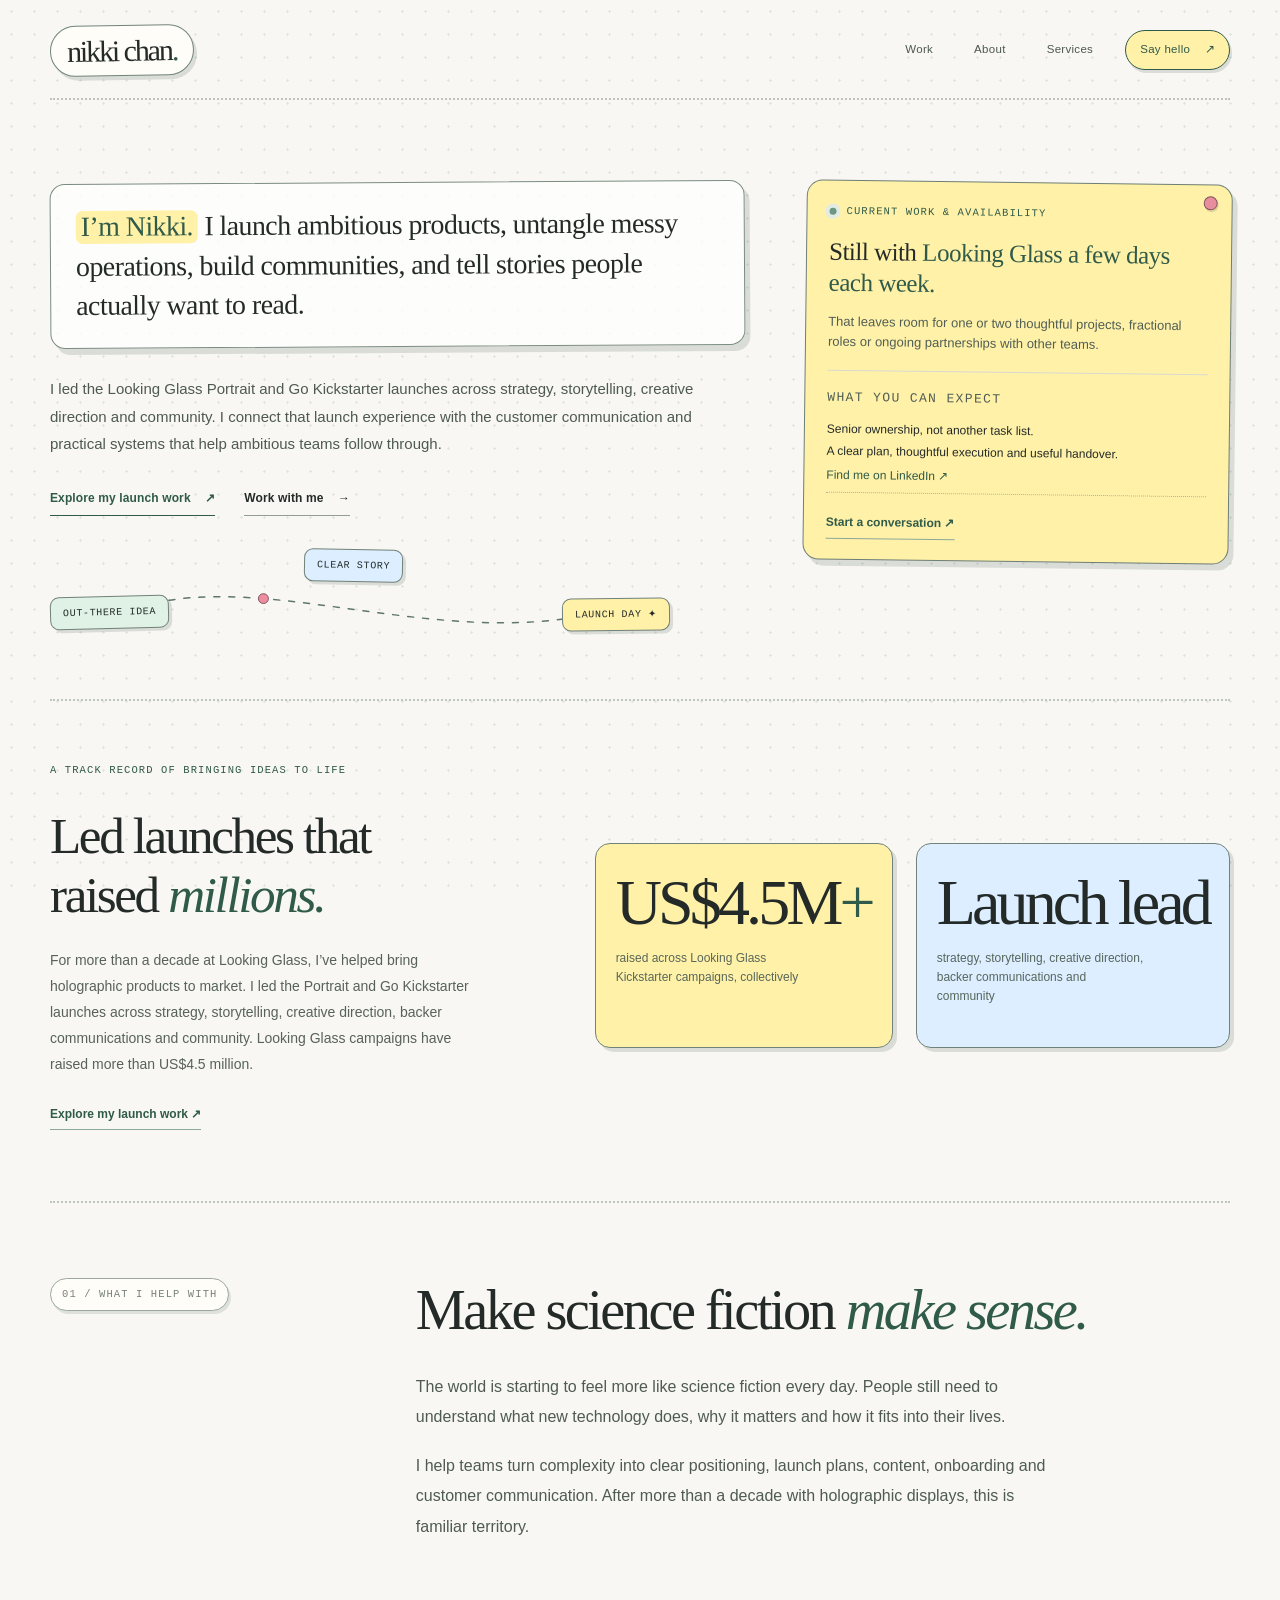
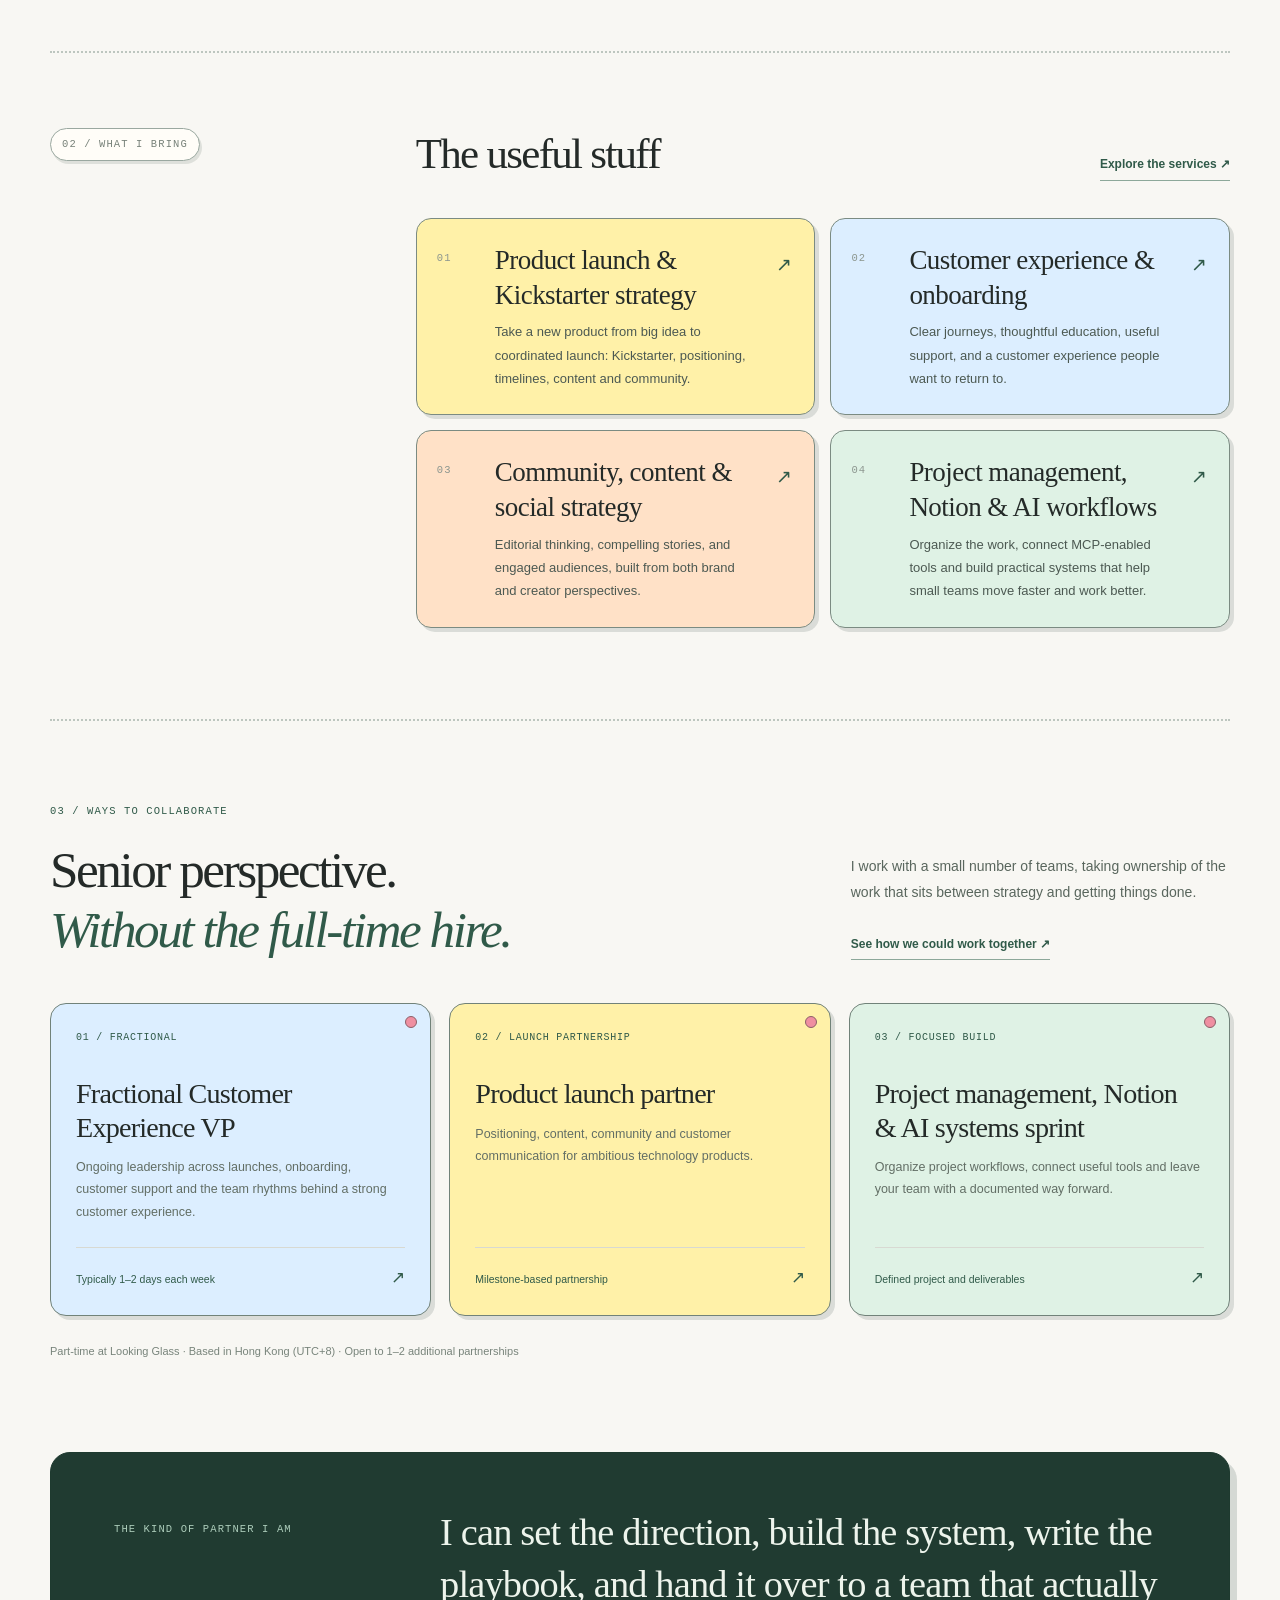
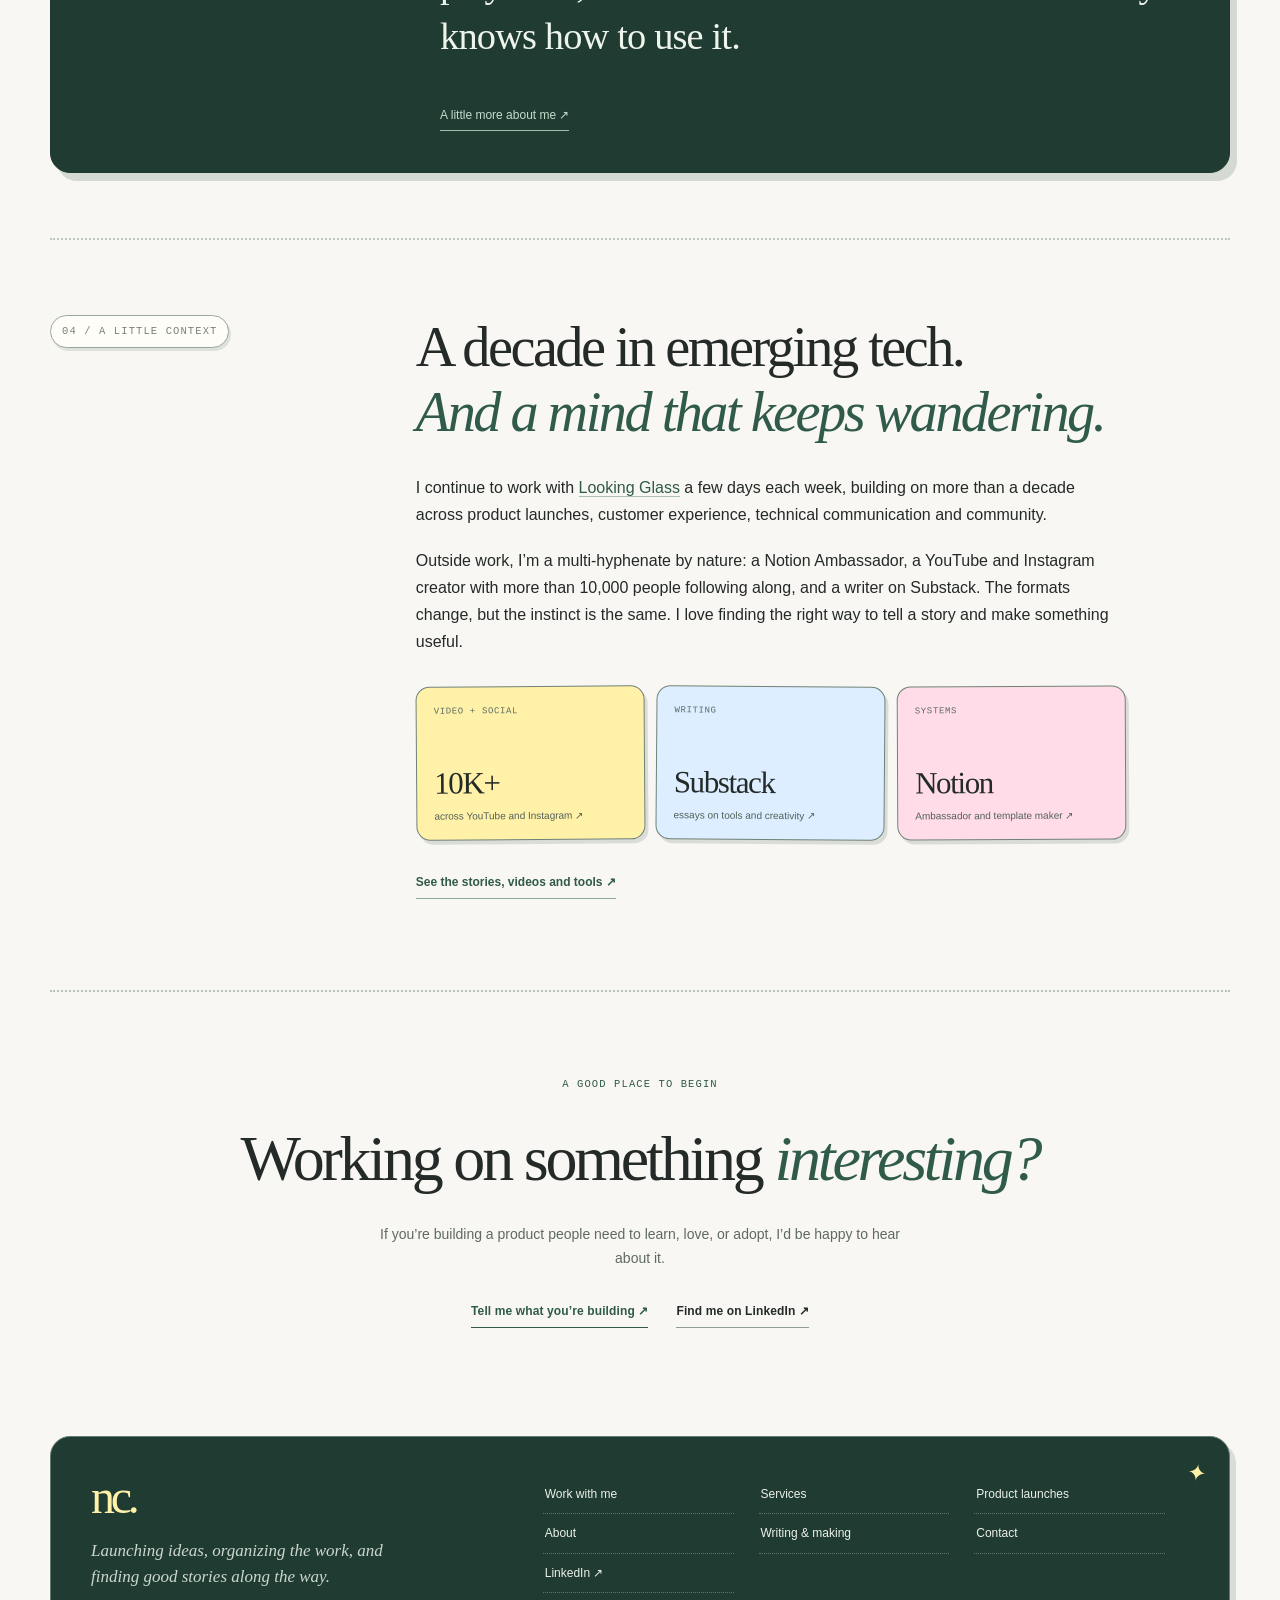
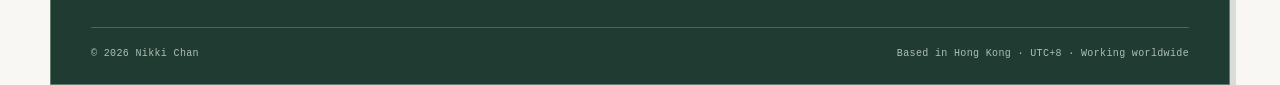
==== commit 37954b94: "Prioritize product launch and Kickstarter consulting" ====
--- a/index.html
+++ b/index.html
@@ -1,18 +1,18 @@
 <!DOCTYPE html>
 
 <html lang="en"><head><meta charset="utf-8"/><meta content="width=device-width,initial-scale=1" name="viewport"/>
-<title>Nikki Chan | Product Launches, Operations &amp; Customer Experience | Hong Kong</title><meta content="Nikki Chan works with Looking Glass a few days each week and is available for selected launch, operations, customer experience and fractional leadership projects." name="description"/>
+<title>Nikki Chan | Product Launch &amp; Kickstarter Consultant</title><meta content="Product launch and Kickstarter consultant for technology and hardware teams. Nikki Chan led Looking Glass Portrait and Go. Based in Hong Kong, working worldwide." name="description"/>
 <meta content="index, follow, max-image-preview:large" name="robots"/><link href="https://nikki.garden/" rel="canonical"/>
-<meta content="website" property="og:type"/><meta content="en_HK" property="og:locale"/><meta content="Nikki Chan" property="og:site_name"/><meta content="Nikki Chan | Product Launches, Operations &amp; Customer Experience | Hong Kong" property="og:title"/><meta content="Nikki Chan works with Looking Glass a few days each week and is available for selected launch, operations, customer experience and fractional leadership projects." property="og:description"/><meta content="https://nikki.garden/" property="og:url"/><meta content="https://nikki.garden/assets/og-card.png" property="og:image"/><meta content="1200" property="og:image:width"/><meta content="630" property="og:image:height"/>
-<meta content="summary_large_image" name="twitter:card"/><meta content="Nikki Chan | Product Launches, Operations &amp; Customer Experience | Hong Kong" name="twitter:title"/><meta content="Nikki Chan works with Looking Glass a few days each week and is available for selected launch, operations, customer experience and fractional leadership projects." name="twitter:description"/><meta content="https://nikki.garden/assets/og-card.png" name="twitter:image"/>
+<meta content="website" property="og:type"/><meta content="en_HK" property="og:locale"/><meta content="Nikki Chan" property="og:site_name"/><meta content="Nikki Chan | Product Launch &amp; Kickstarter Consultant" property="og:title"/><meta content="Product launch and Kickstarter consultant for technology and hardware teams. Nikki Chan led Looking Glass Portrait and Go. Based in Hong Kong, working worldwide." property="og:description"/><meta content="https://nikki.garden/" property="og:url"/><meta content="https://nikki.garden/assets/og-card.png" property="og:image"/><meta content="1200" property="og:image:width"/><meta content="630" property="og:image:height"/>
+<meta content="summary_large_image" name="twitter:card"/><meta content="Nikki Chan | Product Launch &amp; Kickstarter Consultant" name="twitter:title"/><meta content="Product launch and Kickstarter consultant for technology and hardware teams. Nikki Chan led Looking Glass Portrait and Go. Based in Hong Kong, working worldwide." name="twitter:description"/><meta content="https://nikki.garden/assets/og-card.png" name="twitter:image"/>
 <meta content="#f8f7f3" name="theme-color"/><link href="./assets/favicon.svg" rel="icon" type="image/svg+xml"/><link href="./assets/styles.css?v=20261106-6" rel="stylesheet"/>
 <script type="application/ld+json">{"@context": "https://schema.org", "@type": "Person", "name": "Nikki Chan", "alternateName": "Nicole Chan", "jobTitle": "Part-time Looking Glass customer experience and technical writing leader; independent launch and operations consultant", "description": "Hong Kong-based launch and operations leader working part-time with Looking Glass and available for selected consulting and fractional partnerships. Notion Ambassador and independent creator.", "url": "https://nikki.garden/", "sameAs": ["https://www.linkedin.com/in/nikkichanlkg", "https://www.youtube.com/@nikkikaigi", "https://nikkic.substack.com/", "https://lookingglassfactory.com/about"], "worksFor": {"@type": "Organization", "name": "Looking Glass", "url": "https://lookingglassfactory.com"}, "homeLocation": {"@type": "Place", "name": "Hong Kong"}, "knowsAbout": ["Kickstarter launch strategy", "Project management", "Team operations", "Notion workspace design", "AI-assisted workflows", "Customer onboarding", "Customer experience", "Community strategy", "Social media strategy", "YouTube content creation", "Technical writing", "Editorial writing"], "hasOfferCatalog": {"@type": "OfferCatalog", "name": "Consulting and fractional leadership", "itemListElement": [{"@type": "OfferCatalog", "name": "Product launches and Kickstarter campaigns"}, {"@type": "OfferCatalog", "name": "Project management and team operations"}, {"@type": "OfferCatalog", "name": "Notion and AI-first systems"}, {"@type": "OfferCatalog", "name": "Customer experience, onboarding and support"}, {"@type": "OfferCatalog", "name": "Community, content and social strategy"}]}}</script></head><body><a class="skip" href="#main">Skip to content</a>
 <div class="site-shell"><header class="site-header"><a aria-label="Nikki Chan, home" class="wordmark" href="./">nikki chan<span class="wordmark-dot">.</span></a><nav aria-label="Main navigation"><a href="./work/">Work</a><a href="./about/">About</a><a href="./services/">Services</a><a class="nav-contact" href="./contact/">Say hello <span aria-hidden="true">↗</span></a></nav></header><main id="main">
 <section aria-labelledby="hero-title" class="hero creative-hero">
 <div class="hero-main">
 <h1 class="hero-introduction" id="hero-title"><span class="hero-name">I’m Nikki.</span> I launch ambitious products, untangle messy operations, build communities, and tell stories people actually want to read.</h1>
-<p class="hero-intro">I’ve helped bring ambitious holographic products to market, coordinated launches and customer-facing teams, and built Notion-based operations that keep work moving. I connect strategy with execution and make the complicated feel manageable.</p>
-<div class="hero-actions"><a class="text-link primary-link" href="./work/">See what I've made <span aria-hidden="true">↗</span></a><a class="text-link" href="./work-with-me/">Work with me <span aria-hidden="true">→</span></a></div>
+<p class="hero-intro">I led the Looking Glass Portrait and Go Kickstarter launches across strategy, storytelling, creative direction and community. I connect that launch experience with the customer communication and practical systems that help ambitious teams follow through.</p>
+<div class="hero-actions"><a class="text-link primary-link" href="./launches/">Explore my launch work <span aria-hidden="true">↗</span></a><a class="text-link" href="./work-with-me/">Work with me <span aria-hidden="true">→</span></a></div>
 <div aria-hidden="true" class="hero-journey">
 <svg class="hero-journey-line" preserveAspectRatio="none" viewBox="0 0 620 120"><path class="journey-path" d="M62 72 C190 8 385 112 558 64"></path><circle class="journey-dot" cx="0" cy="0" r="5"><animateMotion dur="6s" path="M62 72 C190 8 385 112 558 64" repeatCount="indefinite"></animateMotion></circle></svg>
 <span class="journey-card journey-idea">out-there idea</span><span class="journey-card journey-story">clear story</span><span class="journey-card journey-launch">launch day ✦</span>
@@ -26,7 +26,7 @@
 <section aria-labelledby="why-title" class="section intro-section"><div class="section-marker">01 / What I help with</div><div class="section-content narrow"><h2 class="statement" id="why-title">Make science fiction <em>make sense.</em></h2><p>The world is starting to feel more like science fiction every day. People still need to understand what new technology does, why it matters and how it fits into their lives.</p><p>I help teams turn complexity into clear positioning, launch plans, content, onboarding and customer communication. After more than a decade with holographic displays, this is familiar territory.</p></div></section>
 <section aria-labelledby="services-title" class="section"><div class="section-marker">02 / What I bring</div><div class="section-content"><div class="section-heading"><h2 id="services-title">The useful stuff</h2><a class="minor-link" href="./services/">Explore the services ↗</a></div>
 <div class="service-list">
-<a class="service-item" href="./launches/"><span class="num">01</span><div><h3>Launch strategy &amp; project leadership</h3><p>Take a new product from big idea to coordinated launch: Kickstarter, positioning, timelines, content and community.</p></div><span aria-hidden="true" class="service-arrow">↗</span></a>
+<a class="service-item" href="./launches/"><span class="num">01</span><div><h3>Product launch &amp; Kickstarter strategy</h3><p>Take a new product from big idea to coordinated launch: Kickstarter, positioning, timelines, content and community.</p></div><span aria-hidden="true" class="service-arrow">↗</span></a>
 <a class="service-item" href="./services/#cx"><span class="num">02</span><div><h3>Customer experience &amp; onboarding</h3><p>Clear journeys, thoughtful education, useful support, and a customer experience people want to return to.</p></div><span aria-hidden="true" class="service-arrow">↗</span></a>
 <a class="service-item" href="./services/#content"><span class="num">03</span><div><h3>Community, content &amp; social strategy</h3><p>Editorial thinking, compelling stories, and engaged audiences, built from both brand and creator perspectives.</p></div><span aria-hidden="true" class="service-arrow">↗</span></a>
 <a class="service-item" href="./services/#operations"><span class="num">04</span><div><h3>Project management, Notion &amp; AI workflows</h3><p>Organize the work, connect MCP-enabled tools and build practical systems that help small teams move faster and work better.</p></div><span aria-hidden="true" class="service-arrow">↗</span></a></div></div></section>
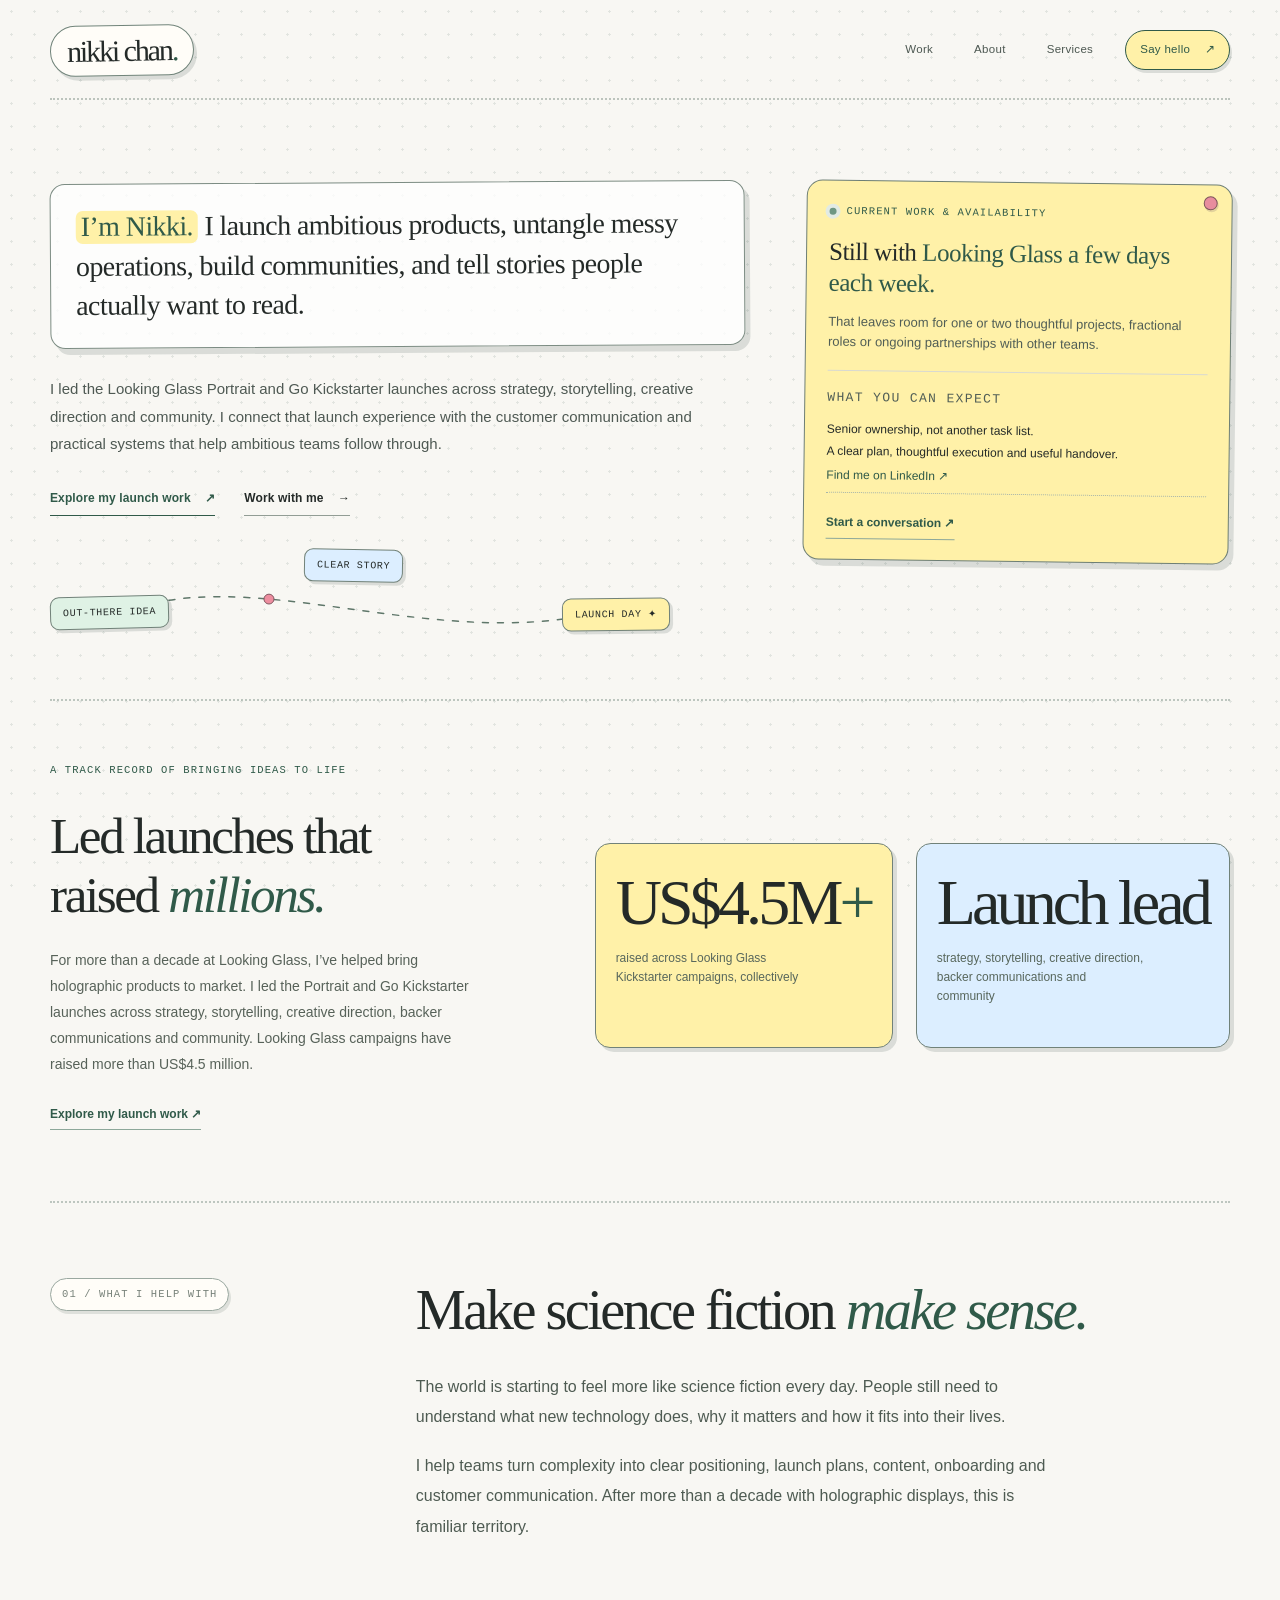
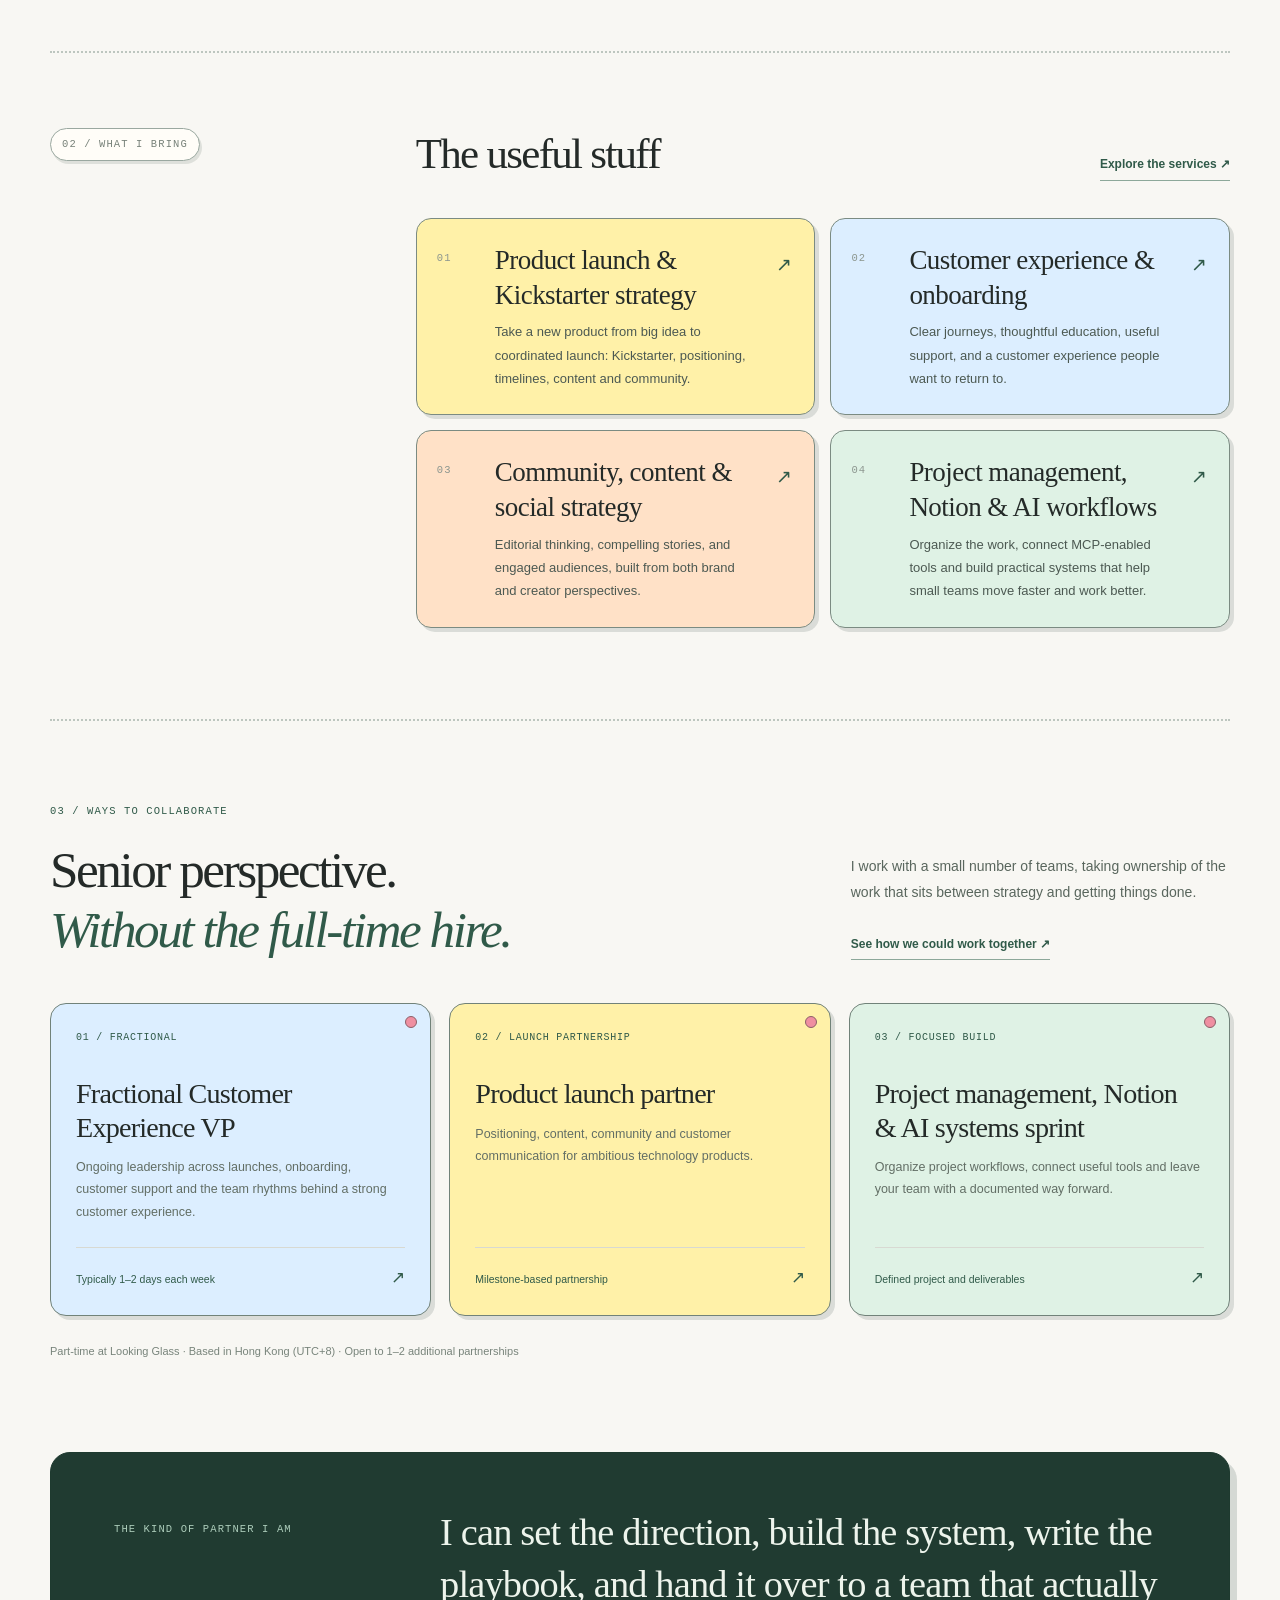
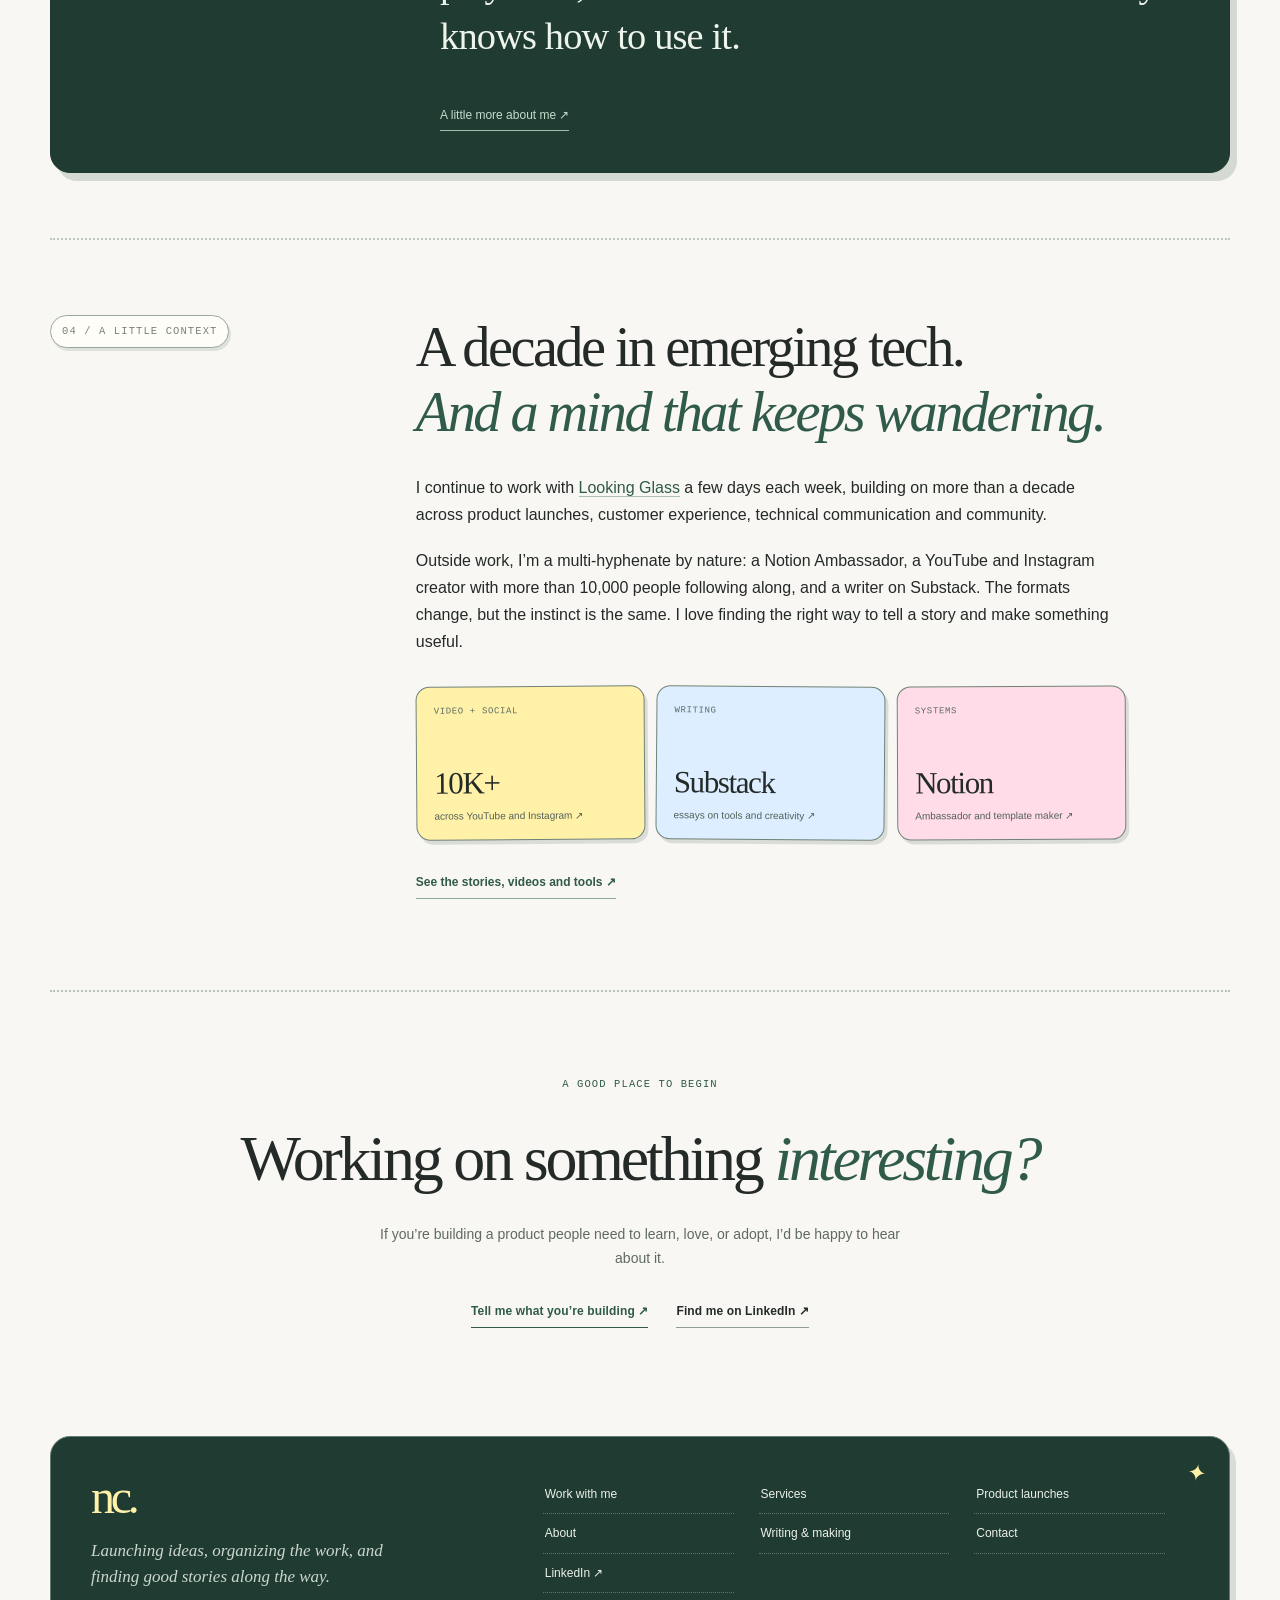
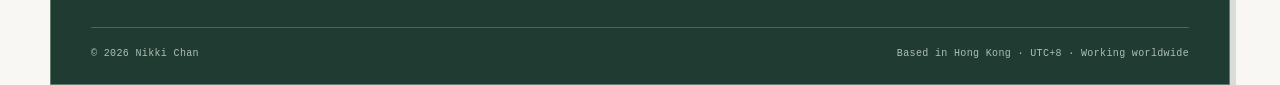
==== commit 7f1e830b: "Fix homepage mobile overflow" ====
--- a/index.html
+++ b/index.html
@@ -5,7 +5,7 @@
 <meta content="index, follow, max-image-preview:large" name="robots"/><link href="https://nikki.garden/" rel="canonical"/>
 <meta content="website" property="og:type"/><meta content="en_HK" property="og:locale"/><meta content="Nikki Chan" property="og:site_name"/><meta content="Nikki Chan | Product Launch &amp; Kickstarter Consultant" property="og:title"/><meta content="Product launch and Kickstarter consultant for technology and hardware teams. Nikki Chan led Looking Glass Portrait and Go. Based in Hong Kong, working worldwide." property="og:description"/><meta content="https://nikki.garden/" property="og:url"/><meta content="https://nikki.garden/assets/og-card.png" property="og:image"/><meta content="1200" property="og:image:width"/><meta content="630" property="og:image:height"/>
 <meta content="summary_large_image" name="twitter:card"/><meta content="Nikki Chan | Product Launch &amp; Kickstarter Consultant" name="twitter:title"/><meta content="Product launch and Kickstarter consultant for technology and hardware teams. Nikki Chan led Looking Glass Portrait and Go. Based in Hong Kong, working worldwide." name="twitter:description"/><meta content="https://nikki.garden/assets/og-card.png" name="twitter:image"/>
-<meta content="#f8f7f3" name="theme-color"/><link href="./assets/favicon.svg" rel="icon" type="image/svg+xml"/><link href="./assets/styles.css?v=20261106-6" rel="stylesheet"/>
+<meta content="#f8f7f3" name="theme-color"/><link href="./assets/favicon.svg" rel="icon" type="image/svg+xml"/><link href="./assets/styles.css?v=20261107-12" rel="stylesheet"/>
 <script type="application/ld+json">{"@context": "https://schema.org", "@type": "Person", "name": "Nikki Chan", "alternateName": "Nicole Chan", "jobTitle": "Part-time Looking Glass customer experience and technical writing leader; independent launch and operations consultant", "description": "Hong Kong-based launch and operations leader working part-time with Looking Glass and available for selected consulting and fractional partnerships. Notion Ambassador and independent creator.", "url": "https://nikki.garden/", "sameAs": ["https://www.linkedin.com/in/nikkichanlkg", "https://www.youtube.com/@nikkikaigi", "https://nikkic.substack.com/", "https://lookingglassfactory.com/about"], "worksFor": {"@type": "Organization", "name": "Looking Glass", "url": "https://lookingglassfactory.com"}, "homeLocation": {"@type": "Place", "name": "Hong Kong"}, "knowsAbout": ["Kickstarter launch strategy", "Project management", "Team operations", "Notion workspace design", "AI-assisted workflows", "Customer onboarding", "Customer experience", "Community strategy", "Social media strategy", "YouTube content creation", "Technical writing", "Editorial writing"], "hasOfferCatalog": {"@type": "OfferCatalog", "name": "Consulting and fractional leadership", "itemListElement": [{"@type": "OfferCatalog", "name": "Product launches and Kickstarter campaigns"}, {"@type": "OfferCatalog", "name": "Project management and team operations"}, {"@type": "OfferCatalog", "name": "Notion and AI-first systems"}, {"@type": "OfferCatalog", "name": "Customer experience, onboarding and support"}, {"@type": "OfferCatalog", "name": "Community, content and social strategy"}]}}</script></head><body><a class="skip" href="#main">Skip to content</a>
 <div class="site-shell"><header class="site-header"><a aria-label="Nikki Chan, home" class="wordmark" href="./">nikki chan<span class="wordmark-dot">.</span></a><nav aria-label="Main navigation"><a href="./work/">Work</a><a href="./about/">About</a><a href="./services/">Services</a><a class="nav-contact" href="./contact/">Say hello <span aria-hidden="true">↗</span></a></nav></header><main id="main">
 <section aria-labelledby="hero-title" class="hero creative-hero">
--- a/assets/styles.css
+++ b/assets/styles.css
@@ -63,7 +63,7 @@
 @media(max-width:430px){.site-header nav{gap:12px}.site-header nav a{font-size:10px}.site-header nav .nav-contact{order:initial}.creative-hero h1{font-size:43px}.editorial-feature-copy h2{font-size:43px}.magazine-cover>strong{font-size:57px}.editorial-feature-art{min-height:335px}}
 /* Finishing details */
 .creative-hero .margin-note{display:none}
-.portrait-photo{display:block;object-fit:cover;width:100%;aspect-ratio:4/5;filter:saturate(.9)}
+.portrait-photo{display:block;object-fit:cover;object-position:center;width:100%;height:auto;aspect-ratio:1/1;filter:saturate(.9)}
 
 /* Playful spatial-card layer */
 :root{
@@ -622,6 +622,10 @@
 }
 
 @media(max-width:520px){
+  .launch-proof-metrics{grid-template-columns:1fr;gap:14px}
+  .proof-metric{min-height:0;padding:18px 17px}
+  .proof-number{white-space:normal}
+  .proof-label{max-width:none}
   .creator-proof-grid{grid-template-columns:1fr}
   .creator-proof{min-height:126px}
   .campaign-project{border-radius:15px;padding:16px}
